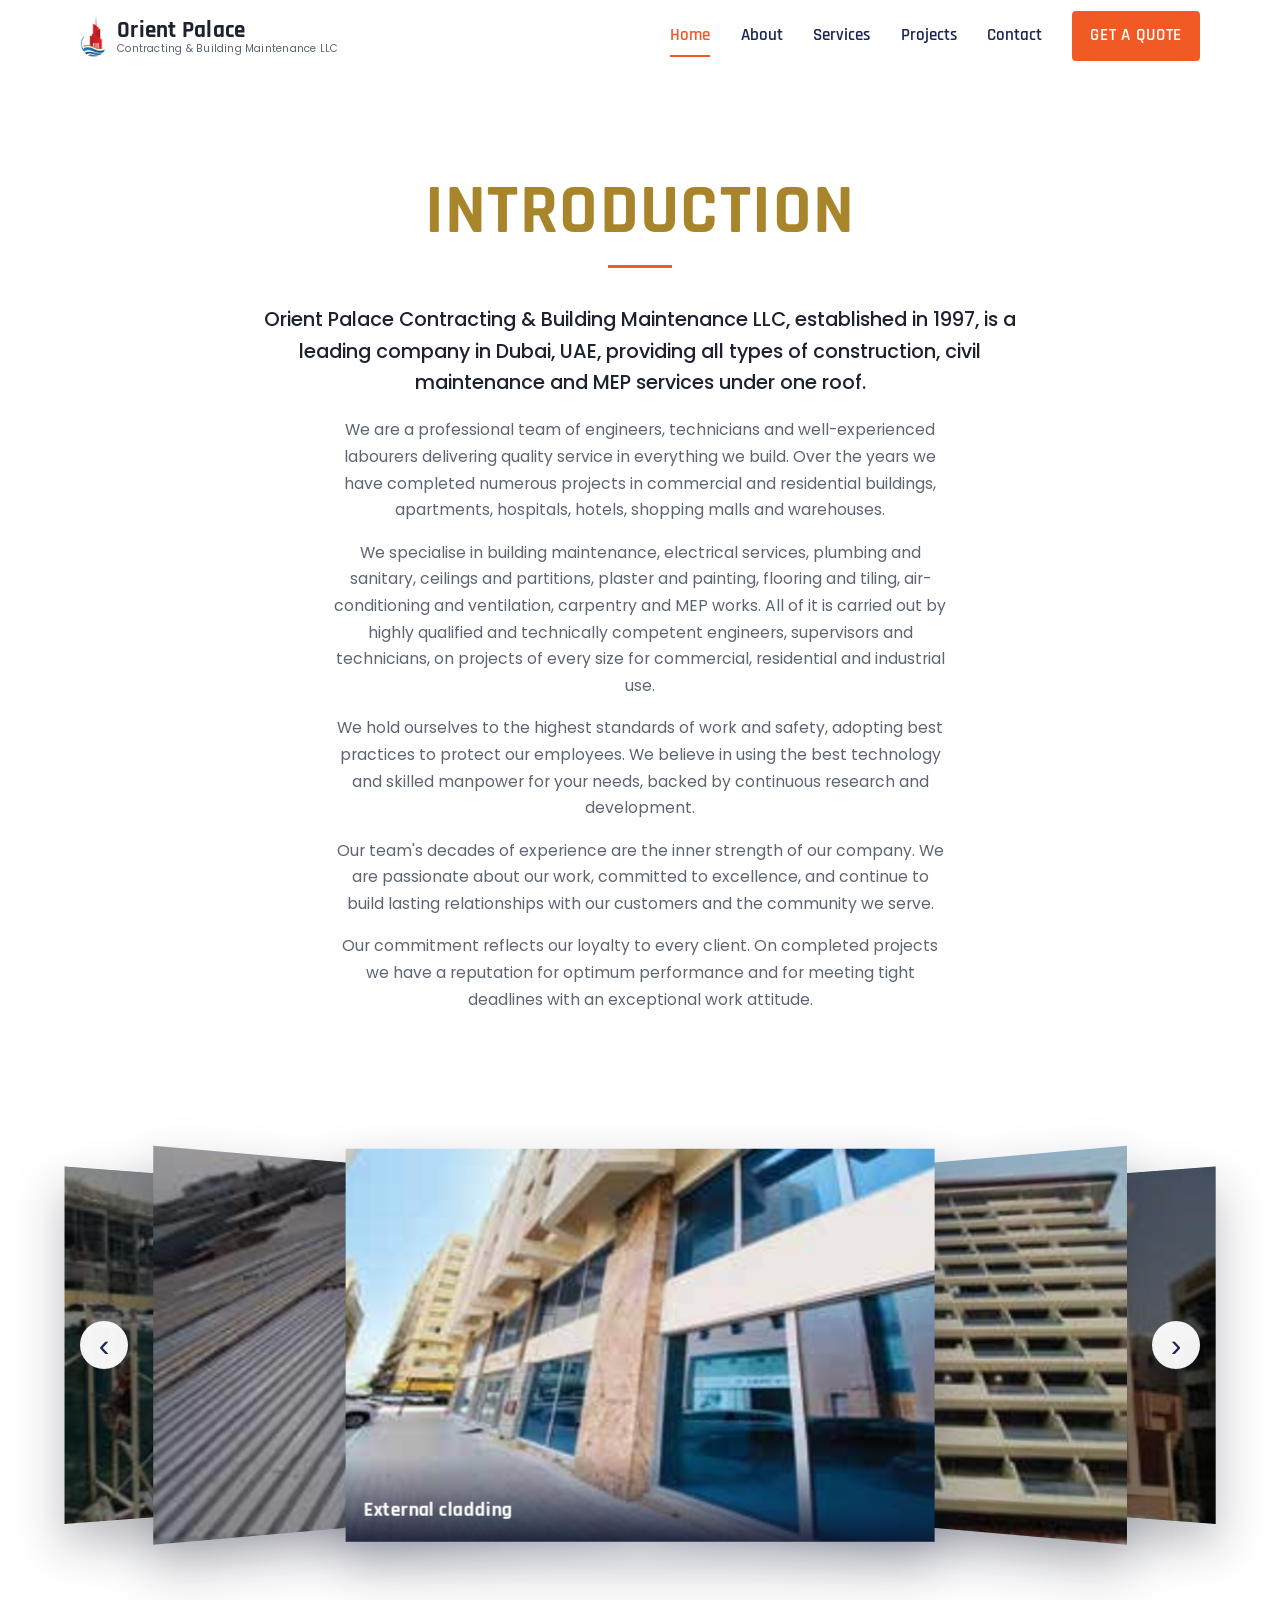
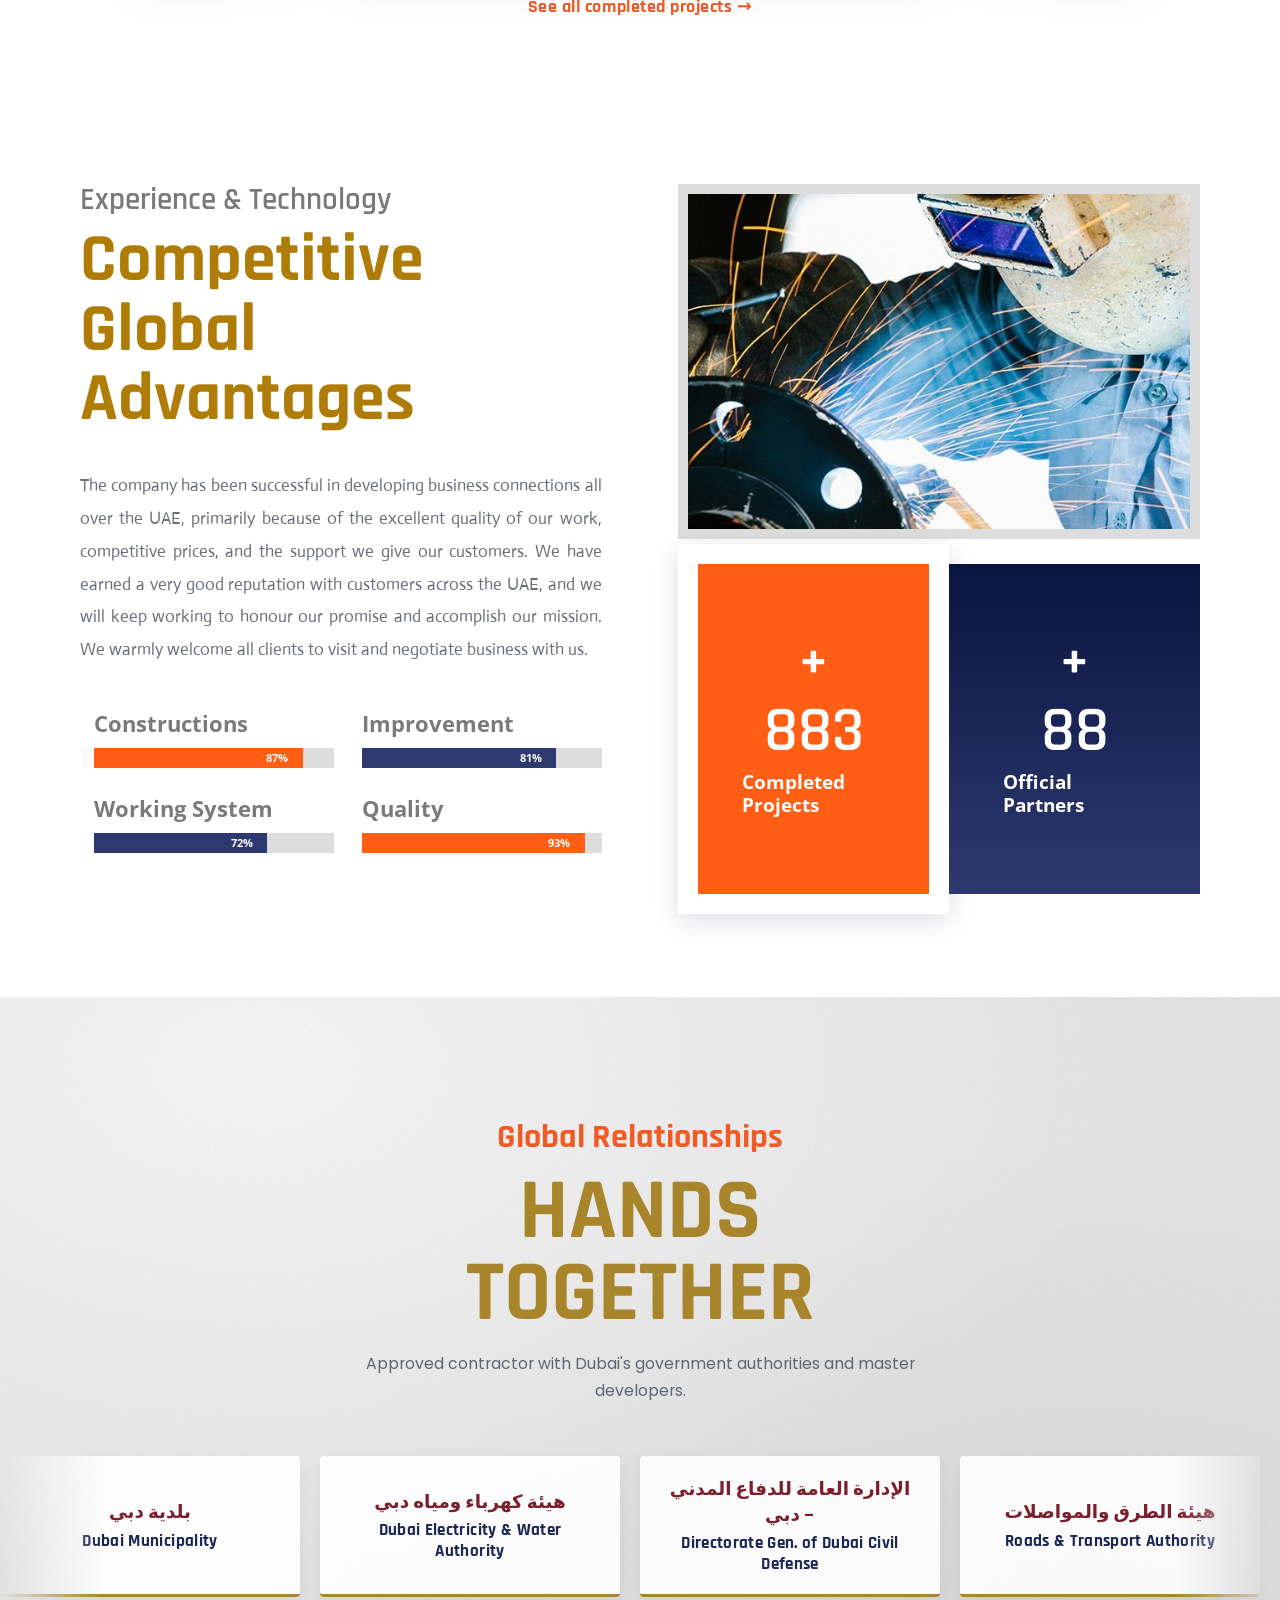
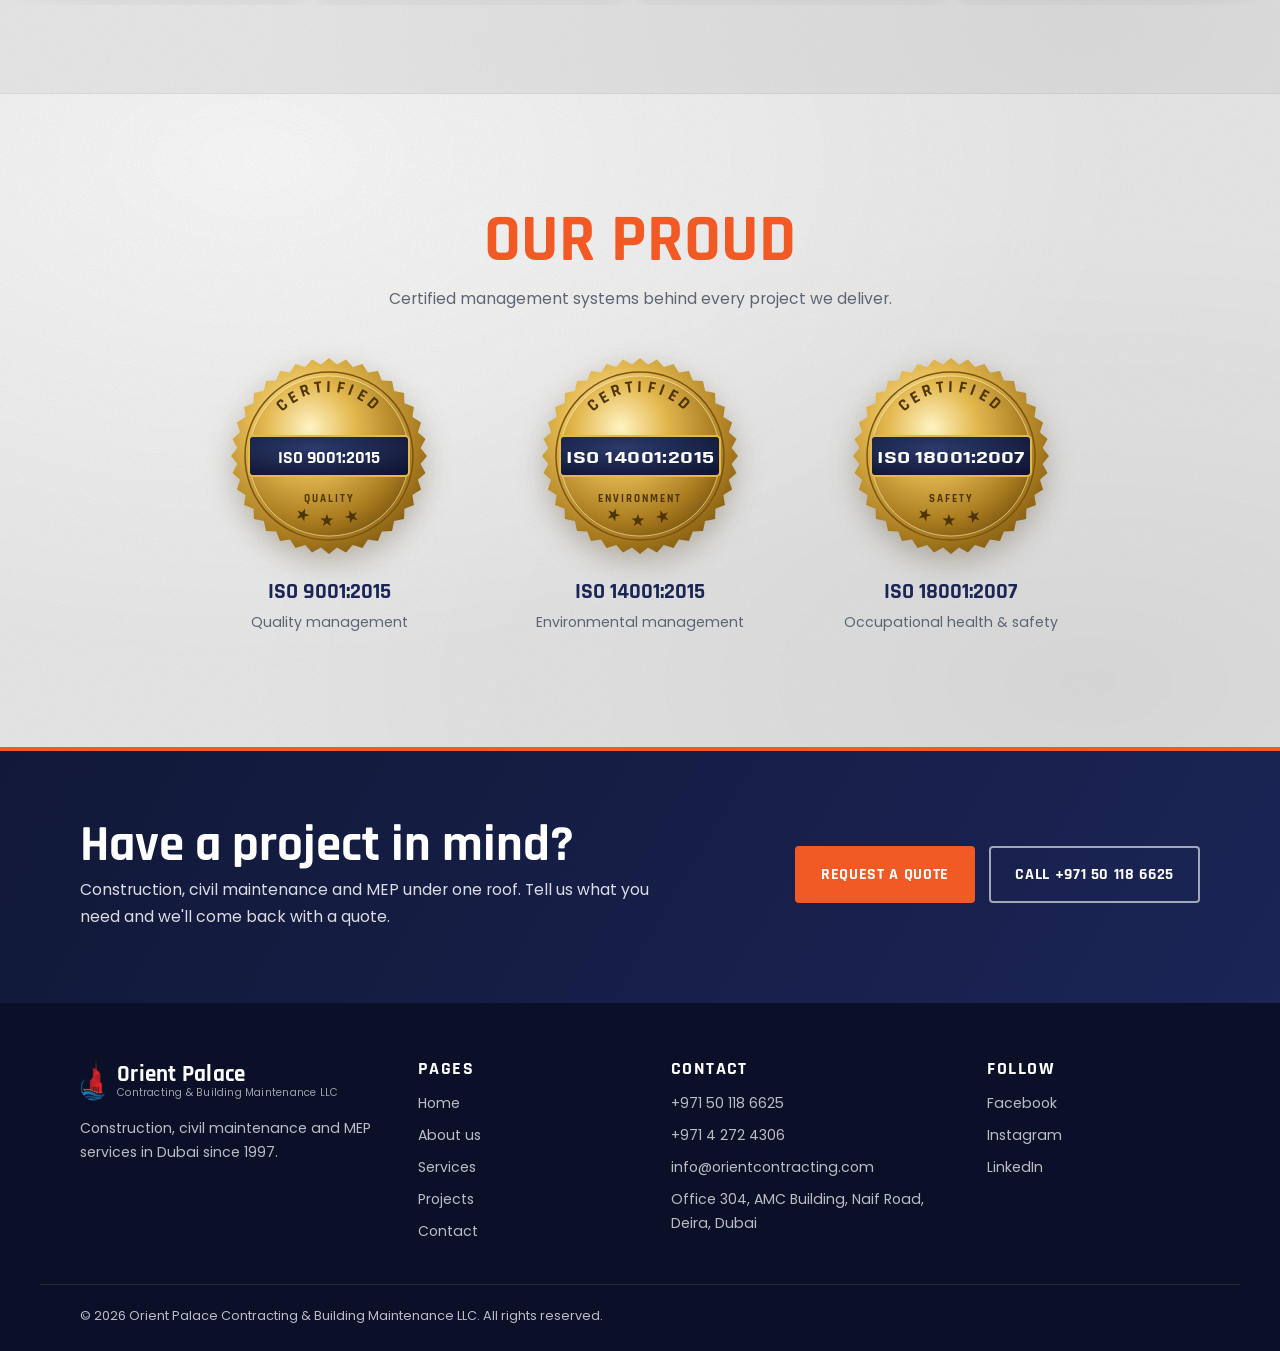
==== public/index.html @ 03876c58 "web fixes" ====
<!DOCTYPE html>
<html lang="en">
<head>
<meta charset="UTF-8">
<meta name="viewport" content="width=device-width, initial-scale=1">
<title>Orient Palace Contracting &amp; Building Maintenance LLC | Dubai since 1997</title>
<meta name="description" content="Approved Dubai contractor since 1997. Construction, civil maintenance and MEP services under one roof.">
<meta name="theme-color" content="#ffffff">
<link rel="canonical" href="https://orientcontracting.com/">
<link rel="icon" type="image/png" href="./assets/img/logo.png">
<link rel="preconnect" href="https://fonts.googleapis.com">
<link rel="preconnect" href="https://fonts.gstatic.com" crossorigin>
<link href="https://fonts.googleapis.com/css2?family=Rajdhani:wght@400;500;600;700&family=Poppins:wght@400;500;600&family=Open+Sans:wght@400;700&family=Actor&display=swap" rel="stylesheet">
<link rel="stylesheet" href="./styles.css">
</head>
<body class="page-index">
<a class="skip" href="#main">Skip to content</a>
<header class="site-header">
  <div class="wrap header-inner">
    <a href="./" class="brand" aria-label="Orient Palace home">
      <img src="./assets/img/logo.png" alt="" width="26" height="44">
      <span class="brand-text"><strong>Orient Palace</strong><small>Contracting &amp; Building Maintenance LLC</small></span>
    </a>
    <nav class="nav" id="siteNav" aria-label="Primary">
      <a href="./" aria-current="page">Home</a>
      <a href="./about">About</a>
      <a href="./services">Services</a>
      <a href="./projects">Projects</a>
      <a href="./contact">Contact</a>
      <a href="./contact#quote" class="btn btn-sm nav-cta">Get a quote</a>
    </nav>
    <button class="menu-toggle" aria-label="Open menu" aria-controls="siteNav" aria-expanded="false"><span></span><span></span><span></span></button>
  </div>
</header>

<main id="main">
  <section class="intro">
    <div class="wrap intro-inner">
      <h1 class="intro-title reveal">Introduction</h1>
      <div class="intro-body reveal">
        <p class="intro-lead">Orient Palace Contracting &amp; Building Maintenance LLC, established in 1997, is a leading company in Dubai, UAE, providing all types of construction, civil maintenance and MEP services under one roof.</p>
        <p>We are a professional team of engineers, technicians and well-experienced labourers delivering quality service in everything we build. Over the years we have completed numerous projects in commercial and residential buildings, apartments, hospitals, hotels, shopping malls and warehouses.</p>
        <p>We specialise in building maintenance, electrical services, plumbing and sanitary, ceilings and partitions, plaster and painting, flooring and tiling, air-conditioning and ventilation, carpentry and MEP works. All of it is carried out by highly qualified and technically competent engineers, supervisors and technicians, on projects of every size for commercial, residential and industrial use.</p>
        <p>We hold ourselves to the highest standards of work and safety, adopting best practices to protect our employees. We believe in using the best technology and skilled manpower for your needs, backed by continuous research and development.</p>
        <p>Our team's decades of experience are the inner strength of our company. We are passionate about our work, committed to excellence, and continue to build lasting relationships with our customers and the community we serve.</p>
        <p>Our commitment reflects our loyalty to every client. On completed projects we have a reputation for optimum performance and for meeting tight deadlines with an exceptional work attitude.</p>
      </div>
    </div>
  </section>

  <section class="showcase" aria-label="Project gallery">
    <div class="coverflow" data-coverflow tabindex="0" aria-roledescription="carousel">
      <ul class="cf-track">
        <li class="cf-slide"><img src="./assets/img/prj-cladding.jpg" alt="External cladding on a G+M+16 tower"><span>External cladding</span></li>
        <li class="cf-slide"><img src="./assets/img/prj-restoration.jpg" alt="Concrete restoration and painting of a tower"><span>Concrete restoration &amp; painting</span></li>
        <li class="cf-slide"><img src="./assets/img/prj-karam.jpg" alt="Refurbishment of Karam Fish Market"><span>Karam Fish Market refurbishment</span></li>
        <li class="cf-slide"><img src="./assets/img/prj-retaining.jpg" alt="Construction of a retaining wall"><span>Retaining wall construction</span></li>
        <li class="cf-slide"><img src="./assets/img/prj-epoxy.jpg" alt="Floor epoxy and road marking"><span>Floor epoxy &amp; road marking</span></li>
        <li class="cf-slide"><img src="./assets/img/prj-apartments.jpg" alt="Refurbishment of 48 apartments"><span>48 apartments refurbished</span></li>
        <li class="cf-slide"><img src="./assets/img/prj-meridien.jpg" alt="Block wall at Le Méridien Hotel, Garhoud"><span>Le Méridien block wall</span></li>
        <li class="cf-slide"><img src="./assets/img/prj-roofing.jpg" alt="Replacement of damaged warehouse roofing panels"><span>Warehouse roofing</span></li>
      </ul>
      <button class="cf-btn cf-prev" type="button" aria-label="Previous photo">&#8249;</button>
      <button class="cf-btn cf-next" type="button" aria-label="Next photo">&#8250;</button>
    </div>
    <p class="cf-more"><a href="./projects">See all completed projects &rarr;</a></p>
  </section>

  <section class="advantages">
    <div class="wrap adv-grid">
      <div class="adv-text">
        <p class="adv-kicker">Experience &amp; Technology</p>
        <h2 class="adv-title">Competitive Global Advantages</h2>
        <p class="adv-body">The company has been successful in developing business connections all over the UAE, primarily because of the excellent quality of our work, competitive prices, and the support we give our customers. We have earned a very good reputation with customers across the UAE, and we will keep working to honour our promise and accomplish our mission. We warmly welcome all clients to visit and negotiate business with us.</p>
        <ul class="bars">
          <li class="bar bar-orange">
            <span class="bar-label">Constructions</span>
            <span class="bar-track" role="progressbar" aria-label="Constructions" aria-valuenow="87" aria-valuemin="0" aria-valuemax="100"><span class="bar-fill" data-v="87"><b>87%</b></span></span>
          </li>
          <li class="bar bar-navy">
            <span class="bar-label">Improvement</span>
            <span class="bar-track" role="progressbar" aria-label="Improvement" aria-valuenow="81" aria-valuemin="0" aria-valuemax="100"><span class="bar-fill" data-v="81"><b>81%</b></span></span>
          </li>
          <li class="bar bar-navy">
            <span class="bar-label">Working System</span>
            <span class="bar-track" role="progressbar" aria-label="Working System" aria-valuenow="72" aria-valuemin="0" aria-valuemax="100"><span class="bar-fill" data-v="72"><b>72%</b></span></span>
          </li>
          <li class="bar bar-orange">
            <span class="bar-label">Quality</span>
            <span class="bar-track" role="progressbar" aria-label="Quality" aria-valuenow="93" aria-valuemin="0" aria-valuemax="100"><span class="bar-fill" data-v="93"><b>93%</b></span></span>
          </li>
        </ul>
      </div>
      <div class="adv-media">
        <figure class="adv-photo reveal"><img src="./assets/img/adv-welding.jpg" alt="Welder cutting steel with sparks flying" width="600" height="400"></figure>
        <div class="adv-stats">
          <div class="stat stat-orange reveal"><span class="stat-plus" aria-hidden="true">+</span><p class="stat-num"><span data-count="1000">1,000</span></p><p class="stat-label">Completed Projects</p></div>
          <div class="stat stat-navy reveal"><span class="stat-plus" aria-hidden="true">+</span><p class="stat-num"><span data-count="100">100</span></p><p class="stat-label">Official Partners</p></div>
        </div>
      </div>
    </div>
  </section>

  <section class="relations concrete">
    <div class="wrap">
      <p class="rel-kicker reveal">Global Relationships</p>
      <h2 class="big-title reveal">Hands Together</h2>
      <p class="rel-sub reveal">Approved contractor with Dubai's government authorities and master developers.</p>
    </div>
    <div class="marquee" aria-label="Approving authorities">
      <ul class="marquee-track">
          <li class="auth"><span class="auth-ar" lang="ar" dir="rtl">بلدية دبي</span><span class="auth-en">Dubai Municipality</span></li>
          <li class="auth"><span class="auth-ar" lang="ar" dir="rtl">هيئة كهرباء ومياه دبي</span><span class="auth-en">Dubai Electricity &amp; Water Authority</span></li>
          <li class="auth"><span class="auth-ar" lang="ar" dir="rtl">الإدارة العامة للدفاع المدني - دبي</span><span class="auth-en">Directorate Gen. of Dubai Civil Defense</span></li>
          <li class="auth"><span class="auth-ar" lang="ar" dir="rtl">هيئة الطرق والمواصلات</span><span class="auth-en">Roads &amp; Transport Authority</span></li>
          <li class="auth"><span class="auth-ar" lang="ar" dir="rtl">تراخيص</span><span class="auth-en">Trakhees</span></li>
          <li class="auth"><span class="auth-ar" lang="ar" dir="rtl">نخيل</span><span class="auth-en">Nakheel</span></li>
      </ul>
    </div>
  </section>

  <section class="proud concrete">
    <div class="wrap">
      <h2 class="proud-title reveal">Our Proud</h2>
      <p class="rel-sub reveal">Certified management systems behind every project we deliver.</p>
      <ul class="cert-row">
      <li class="cert reveal">
        <svg class="seal" viewBox="0 0 200 200" role="img" aria-label="ISO 9001:2015 QUALITY certified">
          <defs>
            <radialGradient id="g0a" cx="38%" cy="32%" r="80%"><stop offset="0" stop-color="#fff3c4"/><stop offset=".35" stop-color="#e3b84f"/><stop offset=".75" stop-color="#a87a1f"/><stop offset="1" stop-color="#6e4c0c"/></radialGradient>
            <radialGradient id="g0b" cx="40%" cy="30%" r="85%"><stop offset="0" stop-color="#2c3a6b"/><stop offset="1" stop-color="#0e1430"/></radialGradient>
            <path id="g0t" d="M 36 100 A 64 64 0 0 1 164 100"/>
            <path id="g0u" d="M 30 100 A 70 70 0 0 0 170 100"/>
          </defs>
          <polygon points="198.0,100.0 191.6,108.0 196.5,117.0 188.9,123.8 192.1,133.5 183.4,138.9 184.9,149.0 175.4,152.8 175.1,163.0 165.1,165.1 163.0,175.1 152.8,175.4 149.0,184.9 138.9,183.4 133.5,192.1 123.8,188.9 117.0,196.5 108.0,191.6 100.0,198.0 92.0,191.6 83.0,196.5 76.2,188.9 66.5,192.1 61.1,183.4 51.0,184.9 47.2,175.4 37.0,175.1 34.9,165.1 24.9,163.0 24.6,152.8 15.1,149.0 16.6,138.9 7.9,133.5 11.1,123.8 3.5,117.0 8.4,108.0 2.0,100.0 8.4,92.0 3.5,83.0 11.1,76.2 7.9,66.5 16.6,61.1 15.1,51.0 24.6,47.2 24.9,37.0 34.9,34.9 37.0,24.9 47.2,24.6 51.0,15.1 61.1,16.6 66.5,7.9 76.2,11.1 83.0,3.5 92.0,8.4 100.0,2.0 108.0,8.4 117.0,3.5 123.8,11.1 133.5,7.9 138.9,16.6 149.0,15.1 152.8,24.6 163.0,24.9 165.1,34.9 175.1,37.0 175.4,47.2 184.9,51.0 183.4,61.1 192.1,66.5 188.9,76.2 196.5,83.0 191.6,92.0" fill="url(#g0a)"/>
          <circle cx="100" cy="100" r="84" fill="none" stroke="#7a5512" stroke-width="1.5"/>
          <circle cx="100" cy="100" r="80" fill="url(#g0a)" stroke="#fff1bf" stroke-opacity=".6"/>
          <text class="seal-ring" fill="#4d3507"><textPath href="#g0t" startOffset="50%" text-anchor="middle">CERTIFIED</textPath></text>
          <text class="seal-ring" fill="#4d3507"><textPath href="#g0u" startOffset="50%" text-anchor="middle" side="left">★ ★ ★</textPath></text>
          <rect x="20" y="80" width="160" height="40" rx="4" fill="url(#g0b)" stroke="#e3b84f" stroke-width="2"/>
          <text x="100" y="107" text-anchor="middle" class="seal-main" fill="#fff">ISO 9001:2015</text>
          <text x="100" y="146" text-anchor="middle" class="seal-sub" fill="#4d3507">QUALITY</text>
        </svg>
        <strong>ISO 9001:2015</strong><span>Quality management</span>
      </li>
      <li class="cert reveal">
        <svg class="seal" viewBox="0 0 200 200" role="img" aria-label="ISO 14001:2015 ENVIRONMENT certified">
          <defs>
            <radialGradient id="g1a" cx="38%" cy="32%" r="80%"><stop offset="0" stop-color="#fff3c4"/><stop offset=".35" stop-color="#e3b84f"/><stop offset=".75" stop-color="#a87a1f"/><stop offset="1" stop-color="#6e4c0c"/></radialGradient>
            <radialGradient id="g1b" cx="40%" cy="30%" r="85%"><stop offset="0" stop-color="#2c3a6b"/><stop offset="1" stop-color="#0e1430"/></radialGradient>
            <path id="g1t" d="M 36 100 A 64 64 0 0 1 164 100"/>
            <path id="g1u" d="M 30 100 A 70 70 0 0 0 170 100"/>
          </defs>
          <polygon points="198.0,100.0 191.6,108.0 196.5,117.0 188.9,123.8 192.1,133.5 183.4,138.9 184.9,149.0 175.4,152.8 175.1,163.0 165.1,165.1 163.0,175.1 152.8,175.4 149.0,184.9 138.9,183.4 133.5,192.1 123.8,188.9 117.0,196.5 108.0,191.6 100.0,198.0 92.0,191.6 83.0,196.5 76.2,188.9 66.5,192.1 61.1,183.4 51.0,184.9 47.2,175.4 37.0,175.1 34.9,165.1 24.9,163.0 24.6,152.8 15.1,149.0 16.6,138.9 7.9,133.5 11.1,123.8 3.5,117.0 8.4,108.0 2.0,100.0 8.4,92.0 3.5,83.0 11.1,76.2 7.9,66.5 16.6,61.1 15.1,51.0 24.6,47.2 24.9,37.0 34.9,34.9 37.0,24.9 47.2,24.6 51.0,15.1 61.1,16.6 66.5,7.9 76.2,11.1 83.0,3.5 92.0,8.4 100.0,2.0 108.0,8.4 117.0,3.5 123.8,11.1 133.5,7.9 138.9,16.6 149.0,15.1 152.8,24.6 163.0,24.9 165.1,34.9 175.1,37.0 175.4,47.2 184.9,51.0 183.4,61.1 192.1,66.5 188.9,76.2 196.5,83.0 191.6,92.0" fill="url(#g1a)"/>
          <circle cx="100" cy="100" r="84" fill="none" stroke="#7a5512" stroke-width="1.5"/>
          <circle cx="100" cy="100" r="80" fill="url(#g1a)" stroke="#fff1bf" stroke-opacity=".6"/>
          <text class="seal-ring" fill="#4d3507"><textPath href="#g1t" startOffset="50%" text-anchor="middle">CERTIFIED</textPath></text>
          <text class="seal-ring" fill="#4d3507"><textPath href="#g1u" startOffset="50%" text-anchor="middle" side="left">★ ★ ★</textPath></text>
          <rect x="20" y="80" width="160" height="40" rx="4" fill="url(#g1b)" stroke="#e3b84f" stroke-width="2"/>
          <text x="100" y="107" text-anchor="middle" class="seal-main" fill="#fff" textLength="148" lengthAdjust="spacingAndGlyphs">ISO 14001:2015</text>
          <text x="100" y="146" text-anchor="middle" class="seal-sub" fill="#4d3507">ENVIRONMENT</text>
        </svg>
        <strong>ISO 14001:2015</strong><span>Environmental management</span>
      </li>
      <li class="cert reveal">
        <svg class="seal" viewBox="0 0 200 200" role="img" aria-label="ISO 18001:2007 SAFETY certified">
          <defs>
            <radialGradient id="g2a" cx="38%" cy="32%" r="80%"><stop offset="0" stop-color="#fff3c4"/><stop offset=".35" stop-color="#e3b84f"/><stop offset=".75" stop-color="#a87a1f"/><stop offset="1" stop-color="#6e4c0c"/></radialGradient>
            <radialGradient id="g2b" cx="40%" cy="30%" r="85%"><stop offset="0" stop-color="#2c3a6b"/><stop offset="1" stop-color="#0e1430"/></radialGradient>
            <path id="g2t" d="M 36 100 A 64 64 0 0 1 164 100"/>
            <path id="g2u" d="M 30 100 A 70 70 0 0 0 170 100"/>
          </defs>
          <polygon points="198.0,100.0 191.6,108.0 196.5,117.0 188.9,123.8 192.1,133.5 183.4,138.9 184.9,149.0 175.4,152.8 175.1,163.0 165.1,165.1 163.0,175.1 152.8,175.4 149.0,184.9 138.9,183.4 133.5,192.1 123.8,188.9 117.0,196.5 108.0,191.6 100.0,198.0 92.0,191.6 83.0,196.5 76.2,188.9 66.5,192.1 61.1,183.4 51.0,184.9 47.2,175.4 37.0,175.1 34.9,165.1 24.9,163.0 24.6,152.8 15.1,149.0 16.6,138.9 7.9,133.5 11.1,123.8 3.5,117.0 8.4,108.0 2.0,100.0 8.4,92.0 3.5,83.0 11.1,76.2 7.9,66.5 16.6,61.1 15.1,51.0 24.6,47.2 24.9,37.0 34.9,34.9 37.0,24.9 47.2,24.6 51.0,15.1 61.1,16.6 66.5,7.9 76.2,11.1 83.0,3.5 92.0,8.4 100.0,2.0 108.0,8.4 117.0,3.5 123.8,11.1 133.5,7.9 138.9,16.6 149.0,15.1 152.8,24.6 163.0,24.9 165.1,34.9 175.1,37.0 175.4,47.2 184.9,51.0 183.4,61.1 192.1,66.5 188.9,76.2 196.5,83.0 191.6,92.0" fill="url(#g2a)"/>
          <circle cx="100" cy="100" r="84" fill="none" stroke="#7a5512" stroke-width="1.5"/>
          <circle cx="100" cy="100" r="80" fill="url(#g2a)" stroke="#fff1bf" stroke-opacity=".6"/>
          <text class="seal-ring" fill="#4d3507"><textPath href="#g2t" startOffset="50%" text-anchor="middle">CERTIFIED</textPath></text>
          <text class="seal-ring" fill="#4d3507"><textPath href="#g2u" startOffset="50%" text-anchor="middle" side="left">★ ★ ★</textPath></text>
          <rect x="20" y="80" width="160" height="40" rx="4" fill="url(#g2b)" stroke="#e3b84f" stroke-width="2"/>
          <text x="100" y="107" text-anchor="middle" class="seal-main" fill="#fff" textLength="148" lengthAdjust="spacingAndGlyphs">ISO 18001:2007</text>
          <text x="100" y="146" text-anchor="middle" class="seal-sub" fill="#4d3507">SAFETY</text>
        </svg>
        <strong>ISO 18001:2007</strong><span>Occupational health &amp; safety</span>
      </li>
      </ul>
    </div>
  </section>
</main>
  <section class="cta-band">
    <div class="wrap cta-inner">
      <div>
        <h2>Have a project in mind?</h2>
        <p>Construction, civil maintenance and MEP under one roof. Tell us what you need and we'll come back with a quote.</p>
      </div>
      <div class="cta-actions">
        <a href="./contact#quote" class="btn">Request a quote</a>
        <a href="tel:+971501186625" class="btn btn-ghost">Call +971 50 118 6625</a>
      </div>
    </div>
  </section>
<footer class="site-footer">
  <div class="wrap footer-grid">
    <div class="footer-brand">
      <a href="./" class="brand">
        <img src="./assets/img/logo.png" alt="" width="26" height="44">
        <span class="brand-text"><strong>Orient Palace</strong><small>Contracting &amp; Building Maintenance LLC</small></span>
      </a>
      <p>Construction, civil maintenance and MEP services in Dubai since 1997.</p>
    </div>
    <div>
      <h3>Pages</h3>
      <ul>
        <li><a href="./">Home</a></li>
        <li><a href="./about">About us</a></li>
        <li><a href="./services">Services</a></li>
        <li><a href="./projects">Projects</a></li>
        <li><a href="./contact">Contact</a></li>
      </ul>
    </div>
    <div>
      <h3>Contact</h3>
      <ul>
        <li><a href="tel:+971501186625">+971 50 118 6625</a></li>
        <li><a href="tel:+97142724306">+971 4 272 4306</a></li>
        <li><a href="mailto:info@orientcontracting.com">info@orientcontracting.com</a></li>
        <li>Office 304, AMC Building, Naif Road, Deira, Dubai</li>
      </ul>
    </div>
    <div>
      <h3>Follow</h3>
      <ul>
        <li><a href="https://www.facebook.com/orientcontracting" target="_blank" rel="noopener noreferrer">Facebook</a></li>
        <li><a href="https://www.instagram.com/orient_1997" target="_blank" rel="noopener noreferrer">Instagram</a></li>
        <li><a href="https://www.linkedin.com/company/orientcontracting" target="_blank" rel="noopener noreferrer">LinkedIn</a></li>
      </ul>
    </div>
  </div>
  <div class="wrap footer-bottom">
    <p>&copy; <span data-year></span> Orient Palace Contracting &amp; Building Maintenance LLC. All rights reserved.</p>
  </div>
</footer>
<script src="./script.js"></script>
</body>
</html>
---- public/styles.css ----
:root {
  --navy: #1b2556;
  --navy-deep: #111838;
  --orange: #f15a24;
  --orange-dark: #d9481a;
  --gold: #a8852b;
  --gold-light: #d9b56a;
  --ink: #1d2230;
  --muted: #5d6573;
  --line: #e4e2dc;
  --bg: #ffffff;
  --soft: #f6f5f2;
  --display: 'Rajdhani', 'Arial Narrow', system-ui, sans-serif;
  --body: 'Poppins', system-ui, sans-serif;
  --radius: 4px;
  --wrap: 1200px;
  --pad: clamp(1.25rem, 4vw, 2.5rem);
  --sec: clamp(4rem, 9vw, 7rem);
  --header-h: 72px;
}

*, *::before, *::after { box-sizing: border-box; }
html { scroll-behavior: smooth; scroll-padding-top: calc(var(--header-h) + 16px); }
body { margin: 0; font-family: var(--body); color: var(--ink); background: var(--bg); font-size: .98rem; line-height: 1.7; -webkit-font-smoothing: antialiased; }
img { display: block; max-width: 100%; }
a { color: inherit; }
h1, h2, h3 { font-family: var(--display); line-height: 1.05; margin: 0 0 .5em; text-wrap: balance; }
h2 { font-size: clamp(2.1rem, 4.4vw, 3.2rem); font-weight: 700; color: var(--navy); }
h3 { font-size: 1.4rem; font-weight: 700; }
p { margin: 0 0 1em; max-width: 68ch; }
.wrap { max-width: var(--wrap); margin: 0 auto; padding: 0 var(--pad); }
.section { padding: var(--sec) 0; }
.section-alt { background: var(--soft); }
.skip { position: absolute; left: -9999px; top: 0; background: var(--navy); color: #fff; padding: .6rem 1rem; z-index: 100; }
.skip:focus { left: 1rem; top: 1rem; }

.eyebrow { font-family: var(--display); font-size: .9rem; font-weight: 700; letter-spacing: .16em; text-transform: uppercase; color: var(--orange); margin-bottom: .9rem; display: flex; align-items: center; gap: .75rem; }
.eyebrow::before { content: ''; width: 28px; height: 3px; background: currentColor; }
.eyebrow.light { color: var(--gold-light); }

.btn { display: inline-flex; align-items: center; justify-content: center; gap: .5rem; background: var(--orange); color: #fff; text-decoration: none; font-family: var(--display); font-weight: 700; font-size: 1.02rem; letter-spacing: .04em; text-transform: uppercase; padding: .8rem 1.5rem; border-radius: var(--radius); border: 2px solid var(--orange); cursor: pointer; transition: background .2s, border-color .2s, color .2s, transform .2s; }
.btn:hover { background: var(--orange-dark); border-color: var(--orange-dark); }
.btn:active { transform: translateY(1px); }
.btn-outline { background: transparent; color: var(--navy); border-color: var(--navy); }
.btn-outline:hover { background: var(--navy); border-color: var(--navy); color: #fff; }
.btn-ghost { background: transparent; border-color: rgba(255,255,255,.6); }
.btn-ghost:hover { background: rgba(255,255,255,.12); border-color: #fff; }
.btn-sm { padding: .5rem 1rem; font-size: .92rem; }
.btn-block { width: 100%; }
:focus-visible { outline: 3px solid var(--gold); outline-offset: 2px; }

/* ---------- Header ---------- */
.site-header { position: sticky; top: 0; z-index: 50; background: rgba(255,255,255,.97); backdrop-filter: blur(8px); border-bottom: 1px solid transparent; transition: box-shadow .3s, border-color .3s; }
.site-header.scrolled { border-color: var(--line); box-shadow: 0 4px 24px rgba(17,24,56,.08); }
.header-inner { display: flex; align-items: center; justify-content: space-between; height: var(--header-h); }
.brand { display: flex; align-items: center; gap: .7rem; text-decoration: none; color: var(--ink); }
.brand img { width: 26px; height: auto; }
.brand-text { display: flex; flex-direction: column; line-height: 1.05; }
.brand-text strong { font-family: var(--display); font-weight: 700; font-size: 1.45rem; letter-spacing: .01em; }
.brand-text small { font-size: .66rem; color: var(--muted); letter-spacing: .02em; }
.nav { display: flex; align-items: center; gap: 1.9rem; }
.nav a { text-decoration: none; font-family: var(--display); font-weight: 600; font-size: 1.08rem; color: var(--navy); position: relative; }
.nav a:not(.btn)::after { content: ''; position: absolute; left: 0; right: 0; bottom: -6px; height: 2px; background: var(--orange); transform: scaleX(0); transition: transform .25s; transform-origin: left; }
.nav a:not(.btn):hover::after, .nav a[aria-current="page"]::after { transform: scaleX(1); }
.nav a[aria-current="page"] { color: var(--orange); }
.nav a.btn { color: #fff; }
.menu-toggle { display: none; background: none; border: 0; width: 44px; height: 44px; cursor: pointer; padding: 11px 10px; margin-right: -10px; }
.menu-toggle span { display: block; height: 2px; background: var(--ink); margin: 0 0 6px; transition: transform .25s, opacity .2s; }
.menu-toggle span:last-child { margin: 0; }
.open .menu-toggle span:nth-child(1) { transform: translateY(8px) rotate(45deg); }
.open .menu-toggle span:nth-child(2) { opacity: 0; }
.open .menu-toggle span:nth-child(3) { transform: translateY(-8px) rotate(-45deg); }

/* ---------- Home: Introduction ---------- */
.intro { padding: clamp(3.5rem, 8vw, 6.5rem) 0 clamp(2.5rem, 5vw, 4rem); text-align: center; }
.intro-inner { max-width: 900px; }
.intro-title { font-size: clamp(2.8rem, 6vw, 4.4rem); font-weight: 700; color: var(--gold); text-transform: uppercase; letter-spacing: .02em; margin: 0 auto .35rem; }
.intro-title::after { content: ''; display: block; width: 64px; height: 3px; background: var(--orange); margin: 1rem auto 0; }
.intro-body { margin-top: 2.25rem; }
.intro-body p { margin-inline: auto; color: var(--muted); }
.intro-body .intro-lead { font-size: clamp(1.08rem, 1.6vw, 1.22rem); color: var(--ink); font-weight: 500; line-height: 1.6; }

/* ---------- Home: 3D project carousel ---------- */
.showcase { padding: clamp(1rem, 3vw, 2rem) 0 clamp(3rem, 6vw, 4.5rem); overflow: hidden; }
.coverflow { position: relative; height: clamp(240px, 42vw, 440px); perspective: 1400px; outline: none; touch-action: pan-y; user-select: none; }
.coverflow:focus-visible { outline: 3px solid var(--gold); outline-offset: 4px; }
.cf-track { list-style: none; margin: 0; padding: 0; position: absolute; inset: 0; transform-style: preserve-3d; }
.cf-slide { position: absolute; left: 50%; top: 50%; width: clamp(220px, 46vw, 620px); aspect-ratio: 3/2; margin: 0; transform-origin: center; transition: transform .6s cubic-bezier(.22,.8,.24,1), opacity .6s ease, filter .6s ease; cursor: pointer; box-shadow: 0 24px 50px rgba(17,24,56,.28); background: var(--navy-deep); }
.cf-slide img { width: 100%; height: 100%; object-fit: cover; pointer-events: none; -webkit-user-drag: none; }
.cf-slide span { position: absolute; left: 0; right: 0; bottom: 0; padding: 2.2rem 1.1rem .85rem; background: linear-gradient(transparent, rgba(11,16,41,.85)); color: #fff; font-family: var(--display); font-weight: 700; font-size: clamp(1rem, 1.6vw, 1.3rem); letter-spacing: .02em; text-align: left; opacity: 0; transition: opacity .4s ease; }
.cf-slide.is-active { cursor: default; }
.cf-slide.is-active span { opacity: 1; }
.cf-btn { position: absolute; top: 50%; z-index: 60; width: 48px; height: 48px; margin-top: -24px; border-radius: 50%; border: 0; background: rgba(255,255,255,.95); color: var(--navy); font-size: 2rem; line-height: 1; cursor: pointer; box-shadow: 0 6px 18px rgba(17,24,56,.2); transition: background .2s, color .2s, transform .15s; }
.cf-btn:hover { background: var(--orange); color: #fff; }
.cf-btn:active { transform: scale(.94); }
.cf-prev { left: max(var(--pad), calc(50% - 560px)); }
.cf-next { right: max(var(--pad), calc(50% - 560px)); }
.cf-more { text-align: center; margin: 1.75rem auto 0; }
.cf-more a { font-family: var(--display); font-weight: 700; font-size: 1.1rem; color: var(--orange); text-decoration: none; letter-spacing: .03em; }
.cf-more a:hover { text-decoration: underline; text-underline-offset: 4px; }

/* ---------- Home: Advantages ---------- */
.advantages { padding: clamp(3rem, 7vw, 6rem) 0 clamp(4rem, 8vw, 7rem); }
/* Colours, fonts and borders taken from the original orientcontracting.com section */
.advantages { --adv-orange: #ff5e14; --adv-navy: #2e396f; --adv-grey: #7a7a7a; --adv-gold: #b07c08; }
.adv-grid { display: grid; grid-template-columns: 1fr 1fr; gap: clamp(2.5rem, 6vw, 6rem); align-items: start; }
.adv-kicker { font-family: var(--display); font-weight: 600; font-size: clamp(1.5rem, 2.4vw, 2.1rem); color: var(--adv-grey); line-height: 1.1; margin: 0 0 .5rem; }
.adv-title { font-size: clamp(3rem, 5.6vw, 4.25rem); font-weight: 700; color: var(--adv-gold); line-height: 1.02; margin: 0 0 2.25rem; max-width: 9ch; }
.adv-body { font-family: 'Actor', var(--body); color: #6b6f7a; font-size: 1.05rem; line-height: 1.95; text-align: justify; hyphens: auto; max-width: none; }

.bars { list-style: none; padding: 0; margin: 2.75rem 0 0; display: grid; grid-template-columns: 1fr 1fr; gap: 1.75rem 1.75rem; padding-left: .9rem; }
.bar-label { display: block; font-family: 'Open Sans', var(--body); font-weight: 700; font-size: clamp(1.15rem, 1.7vw, 1.4rem); color: var(--adv-grey); line-height: 1.2; margin-bottom: .7rem; }
.bar-track { display: block; height: 20px; background: #ddd; position: relative; }
.bar-fill { position: absolute; inset: 0 auto 0 0; width: 0; transition: width 1.6s cubic-bezier(.2,.7,.2,1); display: flex; justify-content: flex-end; align-items: center; }
.bars.in .bar-fill { width: var(--v); }
.bar-fill b { font-family: 'Open Sans', var(--body); font-size: 11px; font-weight: 700; color: #fff; padding-right: .9rem; opacity: 0; transition: opacity .4s 1.2s; }
.bars.in .bar-fill b { opacity: 1; }
.bar-orange .bar-fill { background: var(--adv-orange); }
.bar-navy .bar-fill { background: var(--adv-navy); }

.adv-media { display: grid; gap: 1.6rem; }
.adv-photo { margin: 0; border: 10px solid #ddd; background: #ddd; }
.adv-photo img { width: 100%; height: auto; aspect-ratio: 3/2; object-fit: cover; }
.adv-stats { display: grid; grid-template-columns: 1fr 1fr; gap: 1.25rem; position: relative; }
/* White shadowed card that sits behind the orange counter, as on the original */
.adv-stats::before { content: ''; position: absolute; left: 0; top: -1.25rem; bottom: -1.25rem; width: calc(50% - .625rem + 1.25rem); background: #fff; box-shadow: 0 6px 24px rgba(17,24,56,.14); }
.stat { position: relative; min-height: clamp(260px, 26vw, 330px); color: #fff; display: flex; flex-direction: column; align-items: center; justify-content: center; padding: 1.5rem 1rem; }
.stat-orange { background: var(--adv-orange); margin-left: 1.25rem; }
.stat-navy { background: linear-gradient(#091441, var(--adv-navy)); }
.stat-plus { font-family: var(--display); font-weight: 700; font-size: clamp(2.6rem, 4vw, 3.4rem); line-height: .8; margin-bottom: 1.1rem; }
.stat-num, .stat-label { width: max-content; max-width: 100%; }
.stat-num { font-family: var(--display); font-weight: 600; font-size: clamp(3rem, 5vw, 4.3rem); line-height: .95; margin: 0; font-variant-numeric: tabular-nums; }
.stat-label { font-family: 'Open Sans', var(--body); font-weight: 700; font-size: clamp(1rem, 1.5vw, 1.2rem); line-height: 1.2; margin: .5rem 0 0; min-width: 6.5em; max-width: 7.5em; text-wrap: balance; }

/* ---------- Home: concrete sections ---------- */
.concrete {
  background-color: #e6e6e6;
  background-image: url("data:image/svg+xml,%3Csvg xmlns='http://www.w3.org/2000/svg' width='300' height='300'%3E%3Cfilter id='n'%3E%3CfeTurbulence type='fractalNoise' baseFrequency='.75' numOctaves='3' stitchTiles='stitch'/%3E%3CfeColorMatrix values='0 0 0 0 0.5  0 0 0 0 0.5  0 0 0 0 0.5  0 0 0 .22 0'/%3E%3C/filter%3E%3Crect width='100%25' height='100%25' filter='url(%23n)'/%3E%3C/svg%3E"),
    radial-gradient(ellipse at 20% 10%, rgba(255,255,255,.75), transparent 60%),
    radial-gradient(ellipse at 85% 90%, rgba(0,0,0,.06), transparent 55%);
  text-align: center;
}
.relations { padding: clamp(4rem, 9vw, 7rem) 0 clamp(3.5rem, 7vw, 5.5rem); overflow: hidden; }
.rel-kicker { font-family: var(--display); font-weight: 700; color: var(--orange); font-size: clamp(1.5rem, 2.8vw, 2.1rem); margin: 0 auto .3rem; }
.big-title { font-size: clamp(3rem, 7vw, 5.4rem); color: var(--gold); text-transform: uppercase; line-height: .95; margin: 0 auto 1rem; max-width: 8ch; }
.rel-sub { color: var(--muted); margin: 0 auto 2.75rem; }

.marquee { position: relative; -webkit-mask-image: linear-gradient(90deg, transparent, #000 8%, #000 92%, transparent); mask-image: linear-gradient(90deg, transparent, #000 8%, #000 92%, transparent); }
.marquee-track { list-style: none; margin: 0; padding: .5rem 0; display: flex; gap: 1.25rem; width: max-content; animation: marquee 38s linear infinite; }
.marquee:hover .marquee-track { animation-play-state: paused; }
@keyframes marquee { to { transform: translateX(calc(-50% - .625rem)); } }
.auth { flex: 0 0 auto; width: 300px; min-height: 130px; background: rgba(255,255,255,.88); border-radius: var(--radius); box-shadow: 0 6px 20px rgba(0,0,0,.06); display: flex; flex-direction: column; align-items: center; justify-content: center; gap: .35rem; padding: 1.25rem 1.5rem; border-bottom: 3px solid var(--gold); }
.auth-ar { font-size: 1.15rem; font-weight: 600; color: #7a1f2b; line-height: 1.4; }
.auth-en { font-family: var(--display); font-weight: 700; font-size: 1.05rem; color: var(--navy); line-height: 1.2; letter-spacing: .02em; }

.proud { padding: clamp(4rem, 9vw, 7rem) 0; border-top: 1px solid rgba(0,0,0,.05); }
.proud-title { font-size: clamp(2.6rem, 5.6vw, 4.2rem); color: var(--orange); text-transform: uppercase; margin: 0 auto .6rem; }
.cert-row { list-style: none; margin: 0; padding: 0; display: grid; grid-template-columns: repeat(3, 1fr); gap: 2rem; max-width: 900px; margin-inline: auto; }
.cert { display: flex; flex-direction: column; align-items: center; }
.seal { width: min(200px, 100%); height: auto; filter: drop-shadow(0 10px 14px rgba(70,45,0,.28)); transition: transform .5s cubic-bezier(.2,.7,.2,1); }
.cert:hover .seal { transform: rotate(-8deg) scale(1.04); }
.seal-ring { font-family: var(--display); font-weight: 700; font-size: 17px; letter-spacing: 4px; }
.seal-main { font-family: var(--display); font-weight: 700; font-size: 18px; }
.seal-sub { font-family: var(--display); font-weight: 700; font-size: 11px; letter-spacing: 2px; }
.cert strong { font-family: var(--display); font-size: 1.35rem; color: var(--navy); margin-top: 1.1rem; }
.cert span { color: var(--muted); font-size: .88rem; }

/* ---------- Reveal ---------- */
.js .reveal { opacity: 0; transform: translateY(24px); transition: opacity .8s ease, transform .8s cubic-bezier(.2,.7,.2,1); }
.js .reveal.in { opacity: 1; transform: none; }

/* ---------- CTA band ---------- */
.cta-band { background: linear-gradient(120deg, var(--navy-deep), var(--navy)); color: #fff; padding: clamp(3rem, 6vw, 4.5rem) 0; position: relative; }
.cta-band::before { content: ''; position: absolute; inset: 0 0 auto; height: 4px; background: var(--orange); }
.cta-inner { display: flex; align-items: center; justify-content: space-between; gap: 2rem; flex-wrap: wrap; }
.cta-band h2 { color: #fff; margin-bottom: .3rem; }
.cta-band p { opacity: .85; margin: 0; }
.cta-actions { display: flex; gap: .9rem; flex-wrap: wrap; }

/* ---------- 404 ---------- */
.not-found { min-height: 55vh; display: flex; align-items: center; }
.not-found h1 { font-size: clamp(2.4rem, 5vw, 3.6rem); color: var(--navy); }
.not-found p:not(.eyebrow) { color: var(--muted); margin-bottom: 1.75rem; }

/* ---------- Inner page banner ---------- */
.page-banner { position: relative; color: #fff; background: var(--navy-deep); overflow: hidden; }
.page-banner-bg { position: absolute; inset: 0; width: 100%; height: 100%; object-fit: cover; opacity: .32; }
.page-banner::after { content: ''; position: absolute; inset: 0; background: linear-gradient(90deg, rgba(17,24,56,.95), rgba(17,24,56,.55)); }
.page-banner-inner { position: relative; z-index: 1; padding-top: clamp(3.5rem, 8vw, 6rem); padding-bottom: clamp(3.5rem, 8vw, 6rem); }
.page-banner h1 { font-size: clamp(2.6rem, 6vw, 4.6rem); font-weight: 700; max-width: 16ch; margin-bottom: .6rem; }
.page-banner-sub { font-size: 1.05rem; opacity: .85; margin: 0; }

/* ---------- About ---------- */
.about-grid { display: grid; grid-template-columns: 1.15fr .85fr; gap: clamp(2rem, 6vw, 5rem); align-items: center; }
.about-text > p { color: var(--muted); }
.stats { display: grid; grid-template-columns: repeat(4, 1fr); gap: 1rem; margin: 2.5rem 0 0; border-top: 1px solid var(--line); padding-top: 1.75rem; }
.stats dt { font-family: var(--display); font-weight: 700; font-size: clamp(2.2rem, 3.8vw, 3rem); color: var(--gold); line-height: 1; }
.stats dd { margin: .4rem 0 0; font-size: .84rem; color: var(--muted); line-height: 1.4; }
.about-media { margin: 0; }
.about-media img { width: calc(100% - 18px); aspect-ratio: 4/5; object-fit: cover; box-shadow: 18px 18px 0 0 var(--orange); }
.about-media figcaption { margin-top: 2rem; font-size: .82rem; color: var(--muted); }

.mv-grid { display: grid; grid-template-columns: 1.3fr 1fr; gap: 1.25rem; }
.mv-card { padding: clamp(2rem, 4vw, 3rem); }
.mv-card h3 { font-size: clamp(1.7rem, 2.6vw, 2.2rem); }
.mission { background: var(--navy); color: #fff; }
.vision { background: #fff; border: 1px solid var(--line); border-top: 4px solid var(--orange); }
.vision h3 { color: var(--navy); }
.vision p { color: var(--muted); }
.check-list { list-style: none; margin: 1.5rem 0 0; padding: 0; display: grid; gap: .9rem; }
.check-list li { padding-left: 1.75rem; position: relative; opacity: .92; }
.check-list li::before { content: ''; position: absolute; left: 0; top: .55em; width: 10px; height: 10px; background: var(--orange); transform: rotate(45deg); }

.section-head { margin-bottom: 3rem; }
.section-sub { color: var(--muted); }
.value-list { list-style: none; margin: 0; padding: 0; display: grid; grid-template-columns: repeat(3, 1fr); border-top: 1px solid var(--line); }
.value-list li { padding: 2rem 2rem 2rem 0; border-bottom: 1px solid var(--line); }
.value-list li:not(:nth-child(3n+1)) { padding-left: 2rem; border-left: 1px solid var(--line); }
.vn { font-family: var(--display); font-weight: 700; font-size: 2.4rem; color: var(--gold); line-height: 1; }
.value-list h3 { color: var(--navy); margin: .8rem 0 .4rem; }
.value-list p { color: var(--muted); margin: 0; font-size: .92rem; }

.ceo { background: linear-gradient(135deg, var(--navy-deep), var(--navy)); color: #fff; }
.ceo-inner { max-width: 960px; }
.ceo blockquote { margin: 0; }
.ceo blockquote p { font-family: var(--display); font-weight: 500; font-size: clamp(1.5rem, 3vw, 2.3rem); line-height: 1.3; max-width: none; }
.ceo footer { display: flex; flex-direction: column; margin-top: 2rem; padding-left: 1.25rem; border-left: 3px solid var(--orange); }
.ceo footer strong { font-family: var(--display); font-size: 1.2rem; }
.ceo footer span { color: var(--gold-light); font-size: .9rem; }

.certs-grid { display: grid; grid-template-columns: 1.4fr 1fr; gap: 3rem; }
.cert-list, .partner-list { list-style: none; margin: 0; padding: 0; display: flex; flex-wrap: wrap; gap: 1rem; }
.cert-list li { background: #fff; border: 1px solid var(--line); border-top: 3px solid var(--gold); padding: 1rem 1.25rem; display: flex; flex-direction: column; flex: 1 1 160px; }
.cert-list strong { font-family: var(--display); color: var(--navy); font-size: 1.25rem; }
.cert-list span { color: var(--muted); font-size: .84rem; }
.partner-list li { font-family: var(--display); font-weight: 700; font-size: 1.45rem; color: var(--navy); padding: .3rem 1.1rem .3rem 0; }
.partner-list li + li { padding-left: 1.1rem; border-left: 1px solid var(--line); }

/* ---------- Services ---------- */
.service-grid { display: grid; grid-template-columns: repeat(auto-fill, minmax(260px, 1fr)); gap: 1.5rem; }
.svc-card { all: unset; box-sizing: border-box; cursor: pointer; display: flex; flex-direction: column; background: #fff; overflow: hidden; border: 1px solid var(--line); transition: transform .25s, box-shadow .25s, border-color .25s; }
.svc-card:hover { transform: translateY(-4px); box-shadow: 0 16px 34px rgba(17,24,56,.12); border-color: transparent; }
.svc-card:focus-visible { outline: 3px solid var(--gold); outline-offset: 2px; }
.svc-img { display: block; aspect-ratio: 16/10; overflow: hidden; background: var(--line); }
.svc-img img { width: 100%; height: 100%; object-fit: cover; transition: transform .5s; }
.svc-card:hover .svc-img img { transform: scale(1.05); }
.svc-body { display: flex; flex-direction: column; padding: 1.25rem 1.35rem 1.4rem; flex: 1; border-top: 3px solid var(--orange); }
.svc-num { font-family: var(--display); font-weight: 700; font-size: .9rem; color: var(--orange); letter-spacing: .1em; }
.svc-title { font-family: var(--display); font-weight: 700; font-size: 1.45rem; color: var(--navy); margin: .2rem 0 .4rem; line-height: 1.1; }
.svc-short { color: var(--muted); font-size: .88rem; line-height: 1.5; flex: 1; }
.svc-more { margin-top: 1rem; font-family: var(--display); font-weight: 700; font-size: 1rem; color: var(--navy); text-transform: uppercase; letter-spacing: .04em; }
.svc-card:hover .svc-more { color: var(--orange); }
.svc-cta { background: var(--navy); color: #fff; padding: 1.75rem; display: flex; flex-direction: column; justify-content: space-between; gap: 1.5rem; }
.svc-cta h3 { font-size: 1.8rem; margin: 0 0 .5rem; }
.svc-cta p { opacity: .85; font-size: .92rem; margin: 0; }
.svc-cta .btn { align-self: flex-start; }

/* ---------- Projects ---------- */
.filters { display: flex; gap: .5rem; flex-wrap: wrap; margin-bottom: 2.25rem; }
.chip { font: 500 .88rem var(--body); padding: .5rem 1.1rem; border-radius: 999px; border: 1px solid var(--line); background: #fff; color: var(--ink); cursor: pointer; transition: all .2s; }
.chip:hover { border-color: var(--navy); }
.chip.is-active { background: var(--navy); color: #fff; border-color: var(--navy); }
.project-grid { display: grid; grid-template-columns: repeat(auto-fill, minmax(260px, 1fr)); gap: 2rem 1.5rem; }
.prj { margin: 0; }
.prj[hidden] { display: none; }
.prj-btn { all: unset; cursor: zoom-in; display: block; width: 100%; aspect-ratio: 4/3; overflow: hidden; background: var(--line); }
.prj-btn:focus-visible { outline: 3px solid var(--gold); outline-offset: 2px; }
.prj-btn img { width: 100%; height: 100%; object-fit: cover; transition: transform .5s; }
.prj-btn:hover img { transform: scale(1.05); }
.prj figcaption { padding-top: .8rem; display: flex; flex-direction: column; }
.prj figcaption strong { font-family: var(--display); font-weight: 700; color: var(--navy); font-size: 1.2rem; line-height: 1.2; }
.prj figcaption span { color: var(--muted); font-size: .85rem; }

/* ---------- Contact ---------- */
.contact-grid { display: grid; grid-template-columns: 1fr 1.1fr; gap: clamp(2rem, 6vw, 5rem); align-items: start; }
.contact-list { list-style: none; margin: 1.5rem 0 2rem; padding: 0; display: grid; gap: 1.1rem; }
.contact-list li { display: grid; grid-template-columns: 90px 1fr; gap: 1rem; padding-bottom: 1.1rem; border-bottom: 1px solid var(--line); }
.contact-list span { font-family: var(--display); font-size: .95rem; text-transform: uppercase; letter-spacing: .1em; color: var(--orange); font-weight: 700; }
.contact-list a { text-decoration: none; font-weight: 500; word-break: break-word; color: var(--navy); }
.contact-list a:hover { color: var(--orange); }
.contact-list address { font-style: normal; color: var(--muted); }
.socials { list-style: none; margin: 0; padding: 0; display: flex; gap: 1.5rem; flex-wrap: wrap; }
.socials a { font-weight: 500; font-size: .92rem; text-underline-offset: 4px; color: var(--navy); }
.socials a:hover { color: var(--orange); }
.quote-form { background: var(--soft); padding: clamp(1.5rem, 3vw, 2.25rem); display: grid; gap: 1rem; border-top: 5px solid var(--orange); }
.quote-form h3 { color: var(--navy); font-size: 1.8rem; margin-bottom: .1rem; }
.field-row { display: grid; grid-template-columns: 1fr 1fr; gap: 1rem; }
.quote-form label { display: flex; flex-direction: column; gap: .35rem; font-size: .84rem; font-weight: 500; color: var(--muted); }
.quote-form input, .quote-form select, .quote-form textarea { font: .98rem var(--body); color: var(--ink); padding: .7rem .85rem; border: 1px solid var(--line); border-radius: var(--radius); background: #fff; width: 100%; resize: vertical; }
.quote-form input:focus, .quote-form select:focus, .quote-form textarea:focus { outline: none; border-color: var(--navy); box-shadow: 0 0 0 3px rgba(27,37,86,.12); }
.form-msg { margin: 0; font-size: .9rem; min-height: 1.2em; }
.form-msg.ok { color: #1c7a43; } .form-msg.err { color: var(--orange-dark); }
.map iframe { display: block; width: 100%; height: 380px; border: 0; filter: grayscale(.3); }

/* ---------- Footer ---------- */
.site-footer { background: #0b1029; color: rgba(255,255,255,.72); font-size: .88rem; }
.footer-grid { display: grid; grid-template-columns: 1.4fr 1fr 1.3fr 1fr; gap: 2.5rem; padding-top: 3.5rem; padding-bottom: 2.5rem; }
.site-footer .brand { color: #fff; margin-bottom: 1rem; }
.site-footer .brand-text small { color: rgba(255,255,255,.6); }
.site-footer h3 { font-size: 1.15rem; color: #fff; text-transform: uppercase; letter-spacing: .08em; margin-bottom: .9rem; }
.site-footer ul { list-style: none; margin: 0; padding: 0; display: grid; gap: .5rem; }
.site-footer a { text-decoration: none; }
.site-footer a:hover { color: var(--orange); }
.footer-bottom { border-top: 1px solid rgba(255,255,255,.1); padding-top: 1.25rem; padding-bottom: 1.5rem; }
.footer-bottom p { margin: 0; font-size: .8rem; }

/* ---------- Dialogs ---------- */
dialog { border: 0; padding: 0; max-width: min(880px, calc(100vw - 2rem)); width: 100%; box-shadow: 0 30px 80px rgba(0,0,0,.35); }
dialog::backdrop { background: rgba(11,16,41,.75); backdrop-filter: blur(3px); }
dialog[open] { animation: pop .25s ease-out; }
@keyframes pop { from { opacity: 0; transform: translateY(12px) scale(.98); } }
.dialog-close { position: absolute; top: .6rem; right: .6rem; width: 40px; height: 40px; border-radius: 50%; border: 0; background: rgba(255,255,255,.95); font-size: 1.6rem; line-height: 1; cursor: pointer; z-index: 2; color: var(--navy); box-shadow: 0 2px 8px rgba(0,0,0,.15); }
.svc-dialog[open] { display: grid; grid-template-columns: 1fr 1.2fr; }
.svc-dialog > img { width: 100%; height: 100%; object-fit: cover; min-height: 280px; }
.dlg-body { padding: 2rem; max-height: 85vh; overflow: auto; }
.dlg-body h3 { color: var(--navy); font-size: 2rem; }
.dlg-body > p:not(.eyebrow) { color: var(--muted); }
.scope { list-style: none; padding: 0; margin: 1.25rem 0 1.75rem; display: grid; grid-template-columns: 1fr 1fr; gap: .5rem 1rem; }
.scope li { font-size: .88rem; padding-left: 1.1rem; position: relative; }
.scope li::before { content: ''; position: absolute; left: 0; top: .6em; width: 7px; height: 7px; background: var(--orange); transform: rotate(45deg); }
.lightbox { background: transparent; box-shadow: none; max-width: min(720px, calc(100vw - 2rem)); }
.lightbox figure { margin: 0; }
.lightbox img { width: 100%; }
.lightbox figcaption { color: #fff; padding-top: .8rem; text-align: center; }

/* ---------- Responsive ---------- */
@media (max-width: 960px) {
  .adv-grid, .about-grid, .mv-grid, .contact-grid, .certs-grid { grid-template-columns: 1fr; }
  .adv-media { max-width: 560px; }
  .about-media { max-width: 460px; }
  .value-list { grid-template-columns: 1fr 1fr; }
  .value-list li, .value-list li:not(:nth-child(3n+1)) { padding: 1.75rem 1.5rem 1.75rem 0; border-left: 0; }
  .value-list li:nth-child(2n) { padding-left: 1.5rem; border-left: 1px solid var(--line); }
  .stats { grid-template-columns: repeat(2, 1fr); row-gap: 1.75rem; }
  .footer-grid { grid-template-columns: 1fr 1fr; }
}
@media (max-width: 860px) {
  .menu-toggle { display: block; }
  .nav { position: absolute; top: var(--header-h); left: 0; right: 0; background: #fff; flex-direction: column; align-items: stretch; gap: 0; padding: .25rem var(--pad) 1.5rem; border-bottom: 1px solid var(--line); box-shadow: 0 16px 30px rgba(17,24,56,.1); display: none; }
  .open .nav { display: flex; }
  .nav a { padding: .85rem 0; border-bottom: 1px solid var(--line); font-size: 1.2rem; }
  .nav a:not(.btn)::after { display: none; }
  .nav a.btn { margin-top: 1.1rem; border-bottom: 0; padding: .8rem; }
  .svc-dialog[open] { grid-template-columns: 1fr; max-height: 90vh; overflow: auto; }
  .svc-dialog > img { min-height: 0; aspect-ratio: 16/9; height: auto; }
  .dlg-body { max-height: none; overflow: visible; }
  .cert-row { grid-template-columns: 1fr; max-width: 260px; gap: 2.75rem; }
}
@media (max-width: 560px) {
  .brand-text small { display: none; }
  .bars { grid-template-columns: 1fr; padding-left: 0; }
  .adv-stats { gap: .75rem; }
  .adv-stats::before { width: calc(50% - .375rem + .75rem); top: -.75rem; bottom: -.75rem; }
  .stat { min-height: 220px; }
  .stat-orange { margin-left: .75rem; }
  .value-list { grid-template-columns: 1fr; }
  .value-list li, .value-list li:nth-child(2n) { padding: 1.5rem 0; border-left: 0; }
  .field-row, .scope { grid-template-columns: 1fr; }
  .contact-list li { grid-template-columns: 1fr; gap: .1rem; }
  .project-grid { grid-template-columns: 1fr 1fr; gap: 1.25rem .9rem; }
  .prj figcaption strong { font-size: 1rem; }
  .prj figcaption span { font-size: .78rem; }
  .auth { width: 250px; }
  .coverflow { height: 230px; }
  .cf-slide { width: 76vw; }
  .cf-btn { width: 38px; height: 38px; margin-top: -19px; font-size: 1.6rem; }
  .cf-prev { left: 6px; }
  .cf-next { right: 6px; }
  .footer-grid { grid-template-columns: 1fr; gap: 2rem; }
}
@media (prefers-reduced-motion: reduce) {
  *, *::before, *::after { animation: none !important; transition: none !important; }
  html { scroll-behavior: auto; }
  .marquee-track { flex-wrap: wrap; justify-content: center; width: auto; }
  .marquee-track [aria-hidden] { display: none; }
}
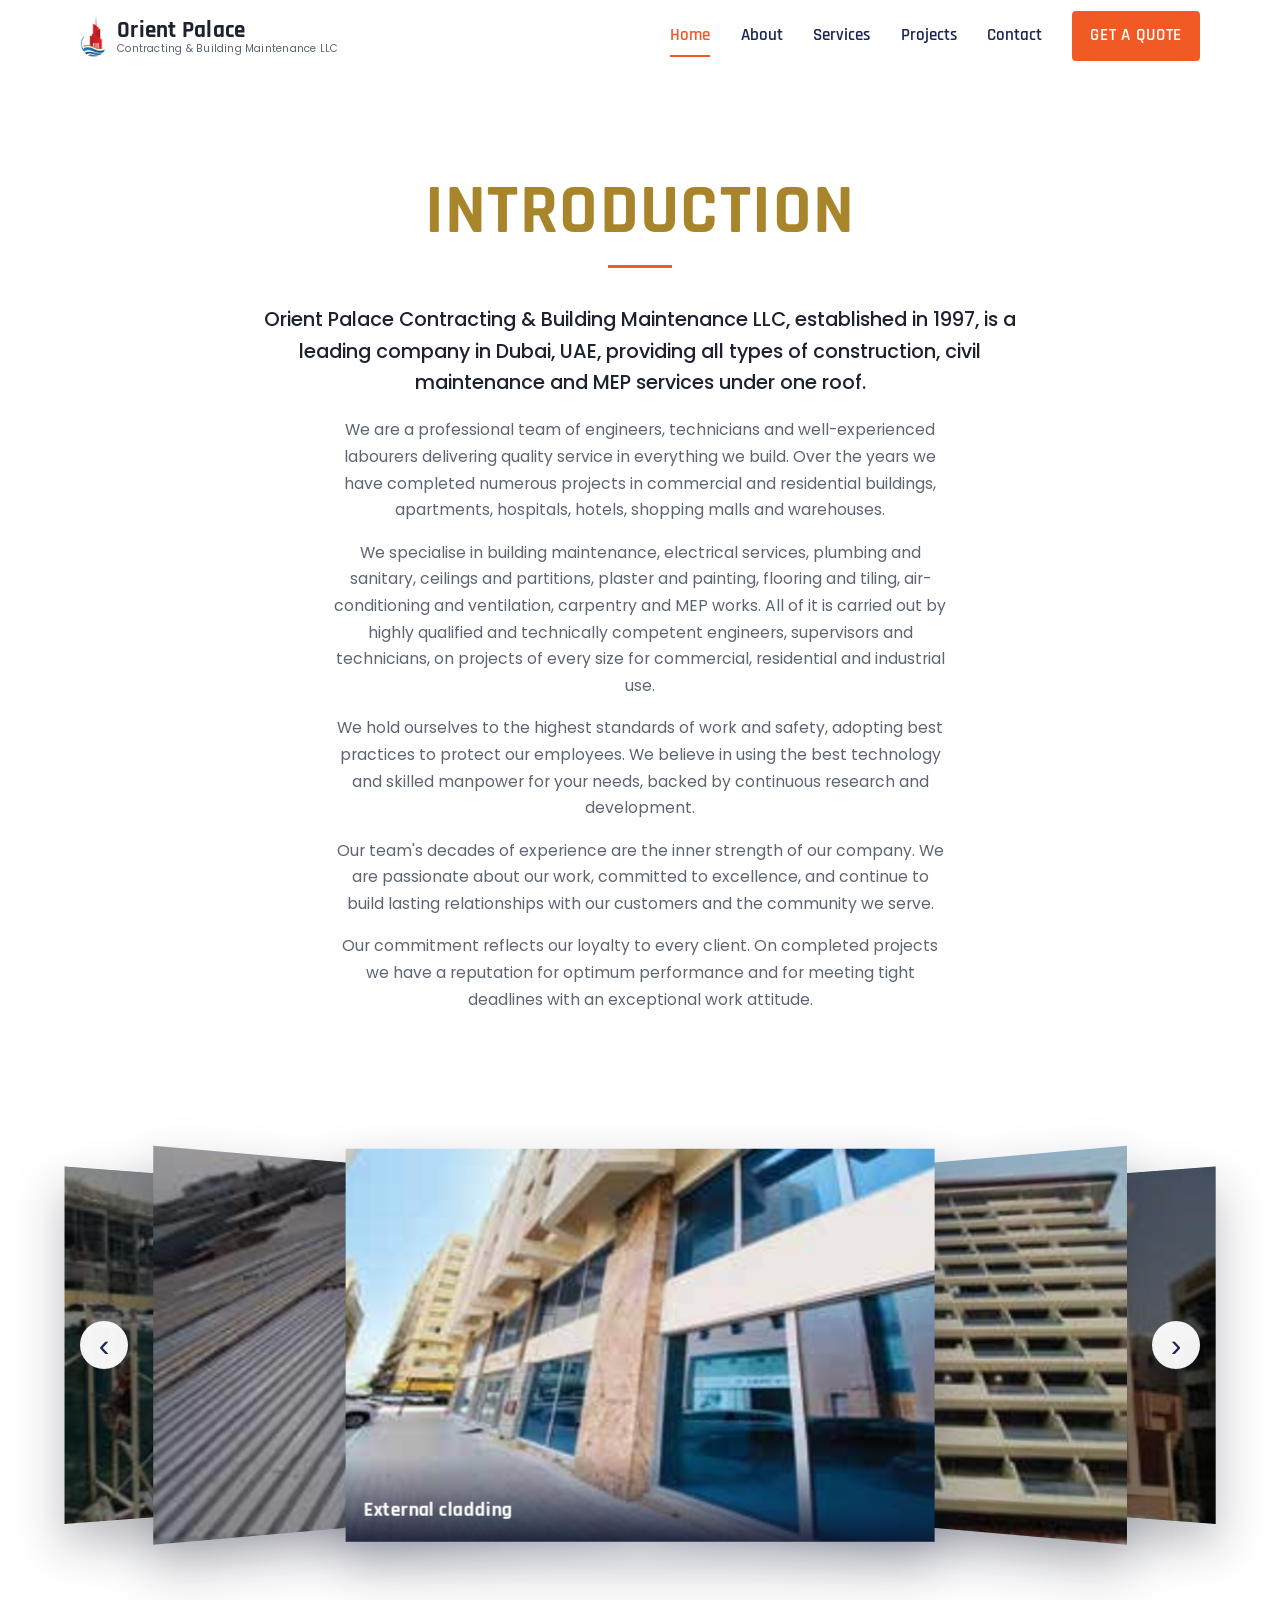
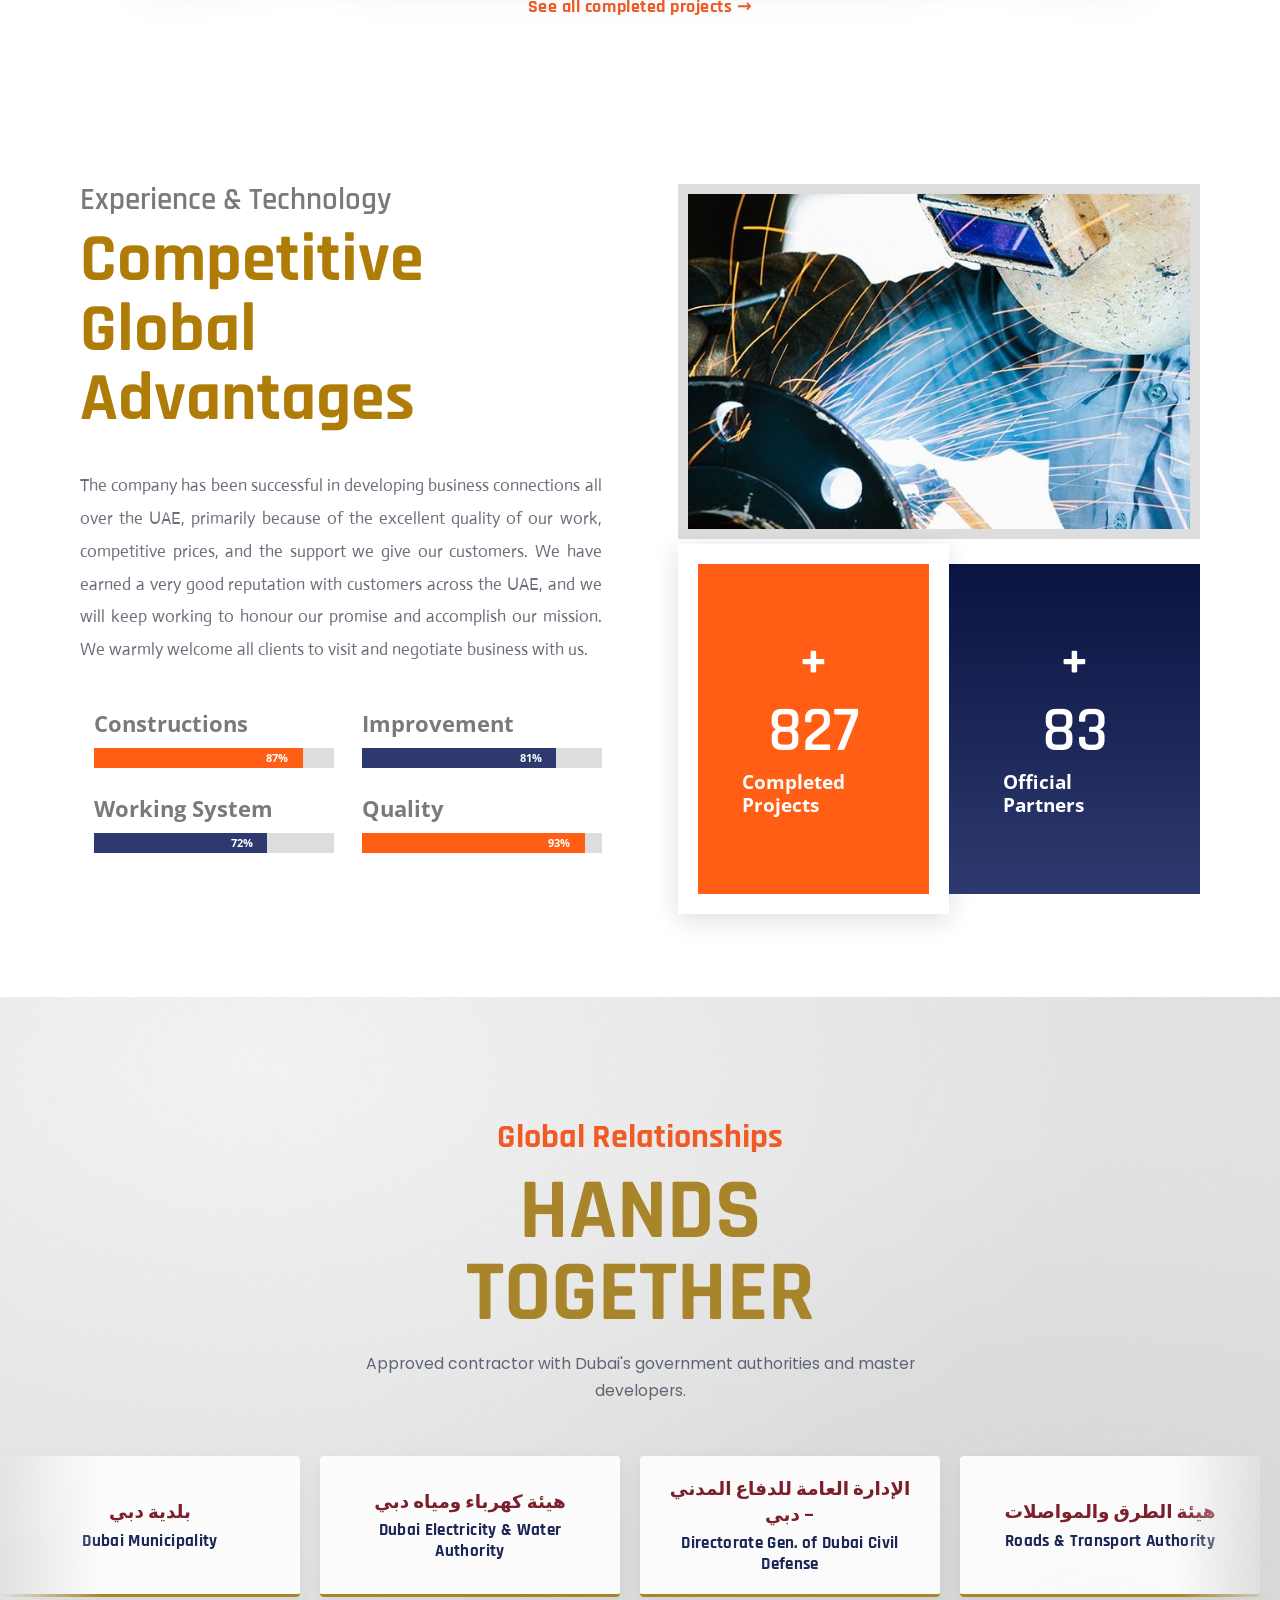
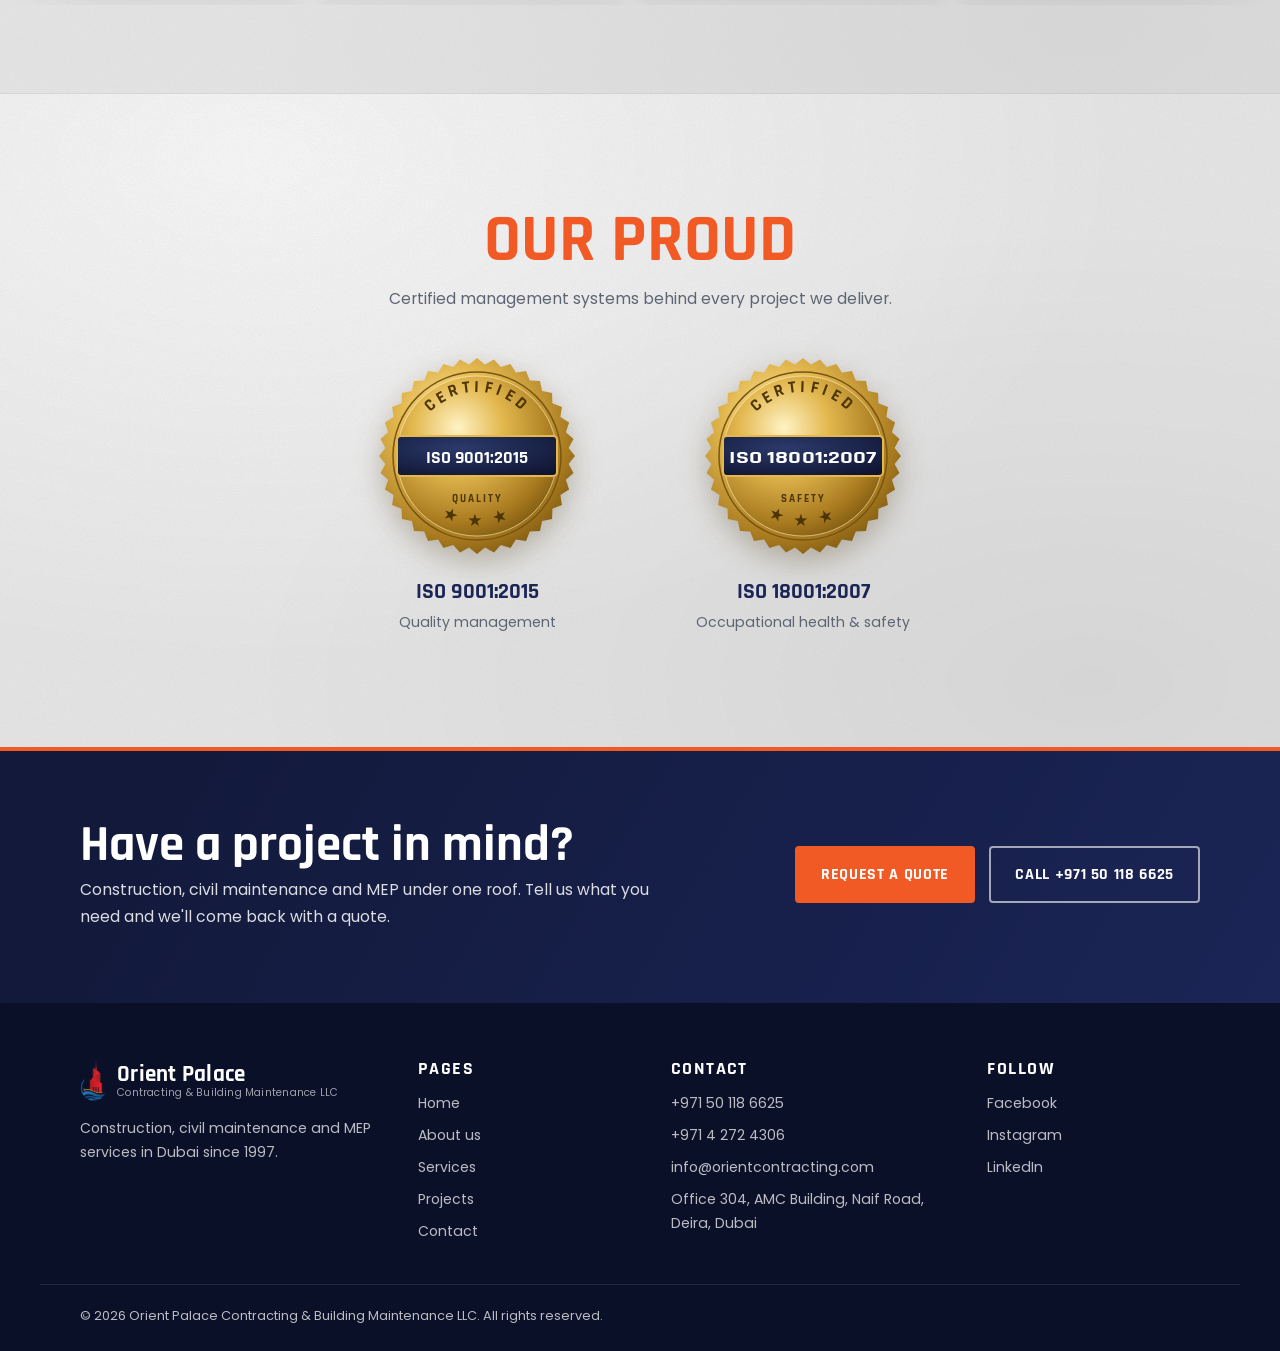
==== commit 4a7184fb: "fix again" ====
--- a/public/index.html
+++ b/public/index.html
@@ -144,25 +144,6 @@
         <strong>ISO 9001:2015</strong><span>Quality management</span>
       </li>
       <li class="cert reveal">
-        <svg class="seal" viewBox="0 0 200 200" role="img" aria-label="ISO 14001:2015 ENVIRONMENT certified">
-          <defs>
-            <radialGradient id="g1a" cx="38%" cy="32%" r="80%"><stop offset="0" stop-color="#fff3c4"/><stop offset=".35" stop-color="#e3b84f"/><stop offset=".75" stop-color="#a87a1f"/><stop offset="1" stop-color="#6e4c0c"/></radialGradient>
-            <radialGradient id="g1b" cx="40%" cy="30%" r="85%"><stop offset="0" stop-color="#2c3a6b"/><stop offset="1" stop-color="#0e1430"/></radialGradient>
-            <path id="g1t" d="M 36 100 A 64 64 0 0 1 164 100"/>
-            <path id="g1u" d="M 30 100 A 70 70 0 0 0 170 100"/>
-          </defs>
-          <polygon points="198.0,100.0 191.6,108.0 196.5,117.0 188.9,123.8 192.1,133.5 183.4,138.9 184.9,149.0 175.4,152.8 175.1,163.0 165.1,165.1 163.0,175.1 152.8,175.4 149.0,184.9 138.9,183.4 133.5,192.1 123.8,188.9 117.0,196.5 108.0,191.6 100.0,198.0 92.0,191.6 83.0,196.5 76.2,188.9 66.5,192.1 61.1,183.4 51.0,184.9 47.2,175.4 37.0,175.1 34.9,165.1 24.9,163.0 24.6,152.8 15.1,149.0 16.6,138.9 7.9,133.5 11.1,123.8 3.5,117.0 8.4,108.0 2.0,100.0 8.4,92.0 3.5,83.0 11.1,76.2 7.9,66.5 16.6,61.1 15.1,51.0 24.6,47.2 24.9,37.0 34.9,34.9 37.0,24.9 47.2,24.6 51.0,15.1 61.1,16.6 66.5,7.9 76.2,11.1 83.0,3.5 92.0,8.4 100.0,2.0 108.0,8.4 117.0,3.5 123.8,11.1 133.5,7.9 138.9,16.6 149.0,15.1 152.8,24.6 163.0,24.9 165.1,34.9 175.1,37.0 175.4,47.2 184.9,51.0 183.4,61.1 192.1,66.5 188.9,76.2 196.5,83.0 191.6,92.0" fill="url(#g1a)"/>
-          <circle cx="100" cy="100" r="84" fill="none" stroke="#7a5512" stroke-width="1.5"/>
-          <circle cx="100" cy="100" r="80" fill="url(#g1a)" stroke="#fff1bf" stroke-opacity=".6"/>
-          <text class="seal-ring" fill="#4d3507"><textPath href="#g1t" startOffset="50%" text-anchor="middle">CERTIFIED</textPath></text>
-          <text class="seal-ring" fill="#4d3507"><textPath href="#g1u" startOffset="50%" text-anchor="middle" side="left">★ ★ ★</textPath></text>
-          <rect x="20" y="80" width="160" height="40" rx="4" fill="url(#g1b)" stroke="#e3b84f" stroke-width="2"/>
-          <text x="100" y="107" text-anchor="middle" class="seal-main" fill="#fff" textLength="148" lengthAdjust="spacingAndGlyphs">ISO 14001:2015</text>
-          <text x="100" y="146" text-anchor="middle" class="seal-sub" fill="#4d3507">ENVIRONMENT</text>
-        </svg>
-        <strong>ISO 14001:2015</strong><span>Environmental management</span>
-      </li>
-      <li class="cert reveal">
         <svg class="seal" viewBox="0 0 200 200" role="img" aria-label="ISO 18001:2007 SAFETY certified">
           <defs>
             <radialGradient id="g2a" cx="38%" cy="32%" r="80%"><stop offset="0" stop-color="#fff3c4"/><stop offset=".35" stop-color="#e3b84f"/><stop offset=".75" stop-color="#a87a1f"/><stop offset="1" stop-color="#6e4c0c"/></radialGradient>
--- a/public/styles.css
+++ b/public/styles.css
@@ -155,7 +155,7 @@
 
 .proud { padding: clamp(4rem, 9vw, 7rem) 0; border-top: 1px solid rgba(0,0,0,.05); }
 .proud-title { font-size: clamp(2.6rem, 5.6vw, 4.2rem); color: var(--orange); text-transform: uppercase; margin: 0 auto .6rem; }
-.cert-row { list-style: none; margin: 0; padding: 0; display: grid; grid-template-columns: repeat(3, 1fr); gap: 2rem; max-width: 900px; margin-inline: auto; }
+.cert-row { list-style: none; margin: 0; padding: 0; display: grid; grid-template-columns: repeat(2, 1fr); gap: 2rem; max-width: 620px; margin-inline: auto; }
 .cert { display: flex; flex-direction: column; align-items: center; }
 .seal { width: min(200px, 100%); height: auto; filter: drop-shadow(0 10px 14px rgba(70,45,0,.28)); transition: transform .5s cubic-bezier(.2,.7,.2,1); }
 .cert:hover .seal { transform: rotate(-8deg) scale(1.04); }
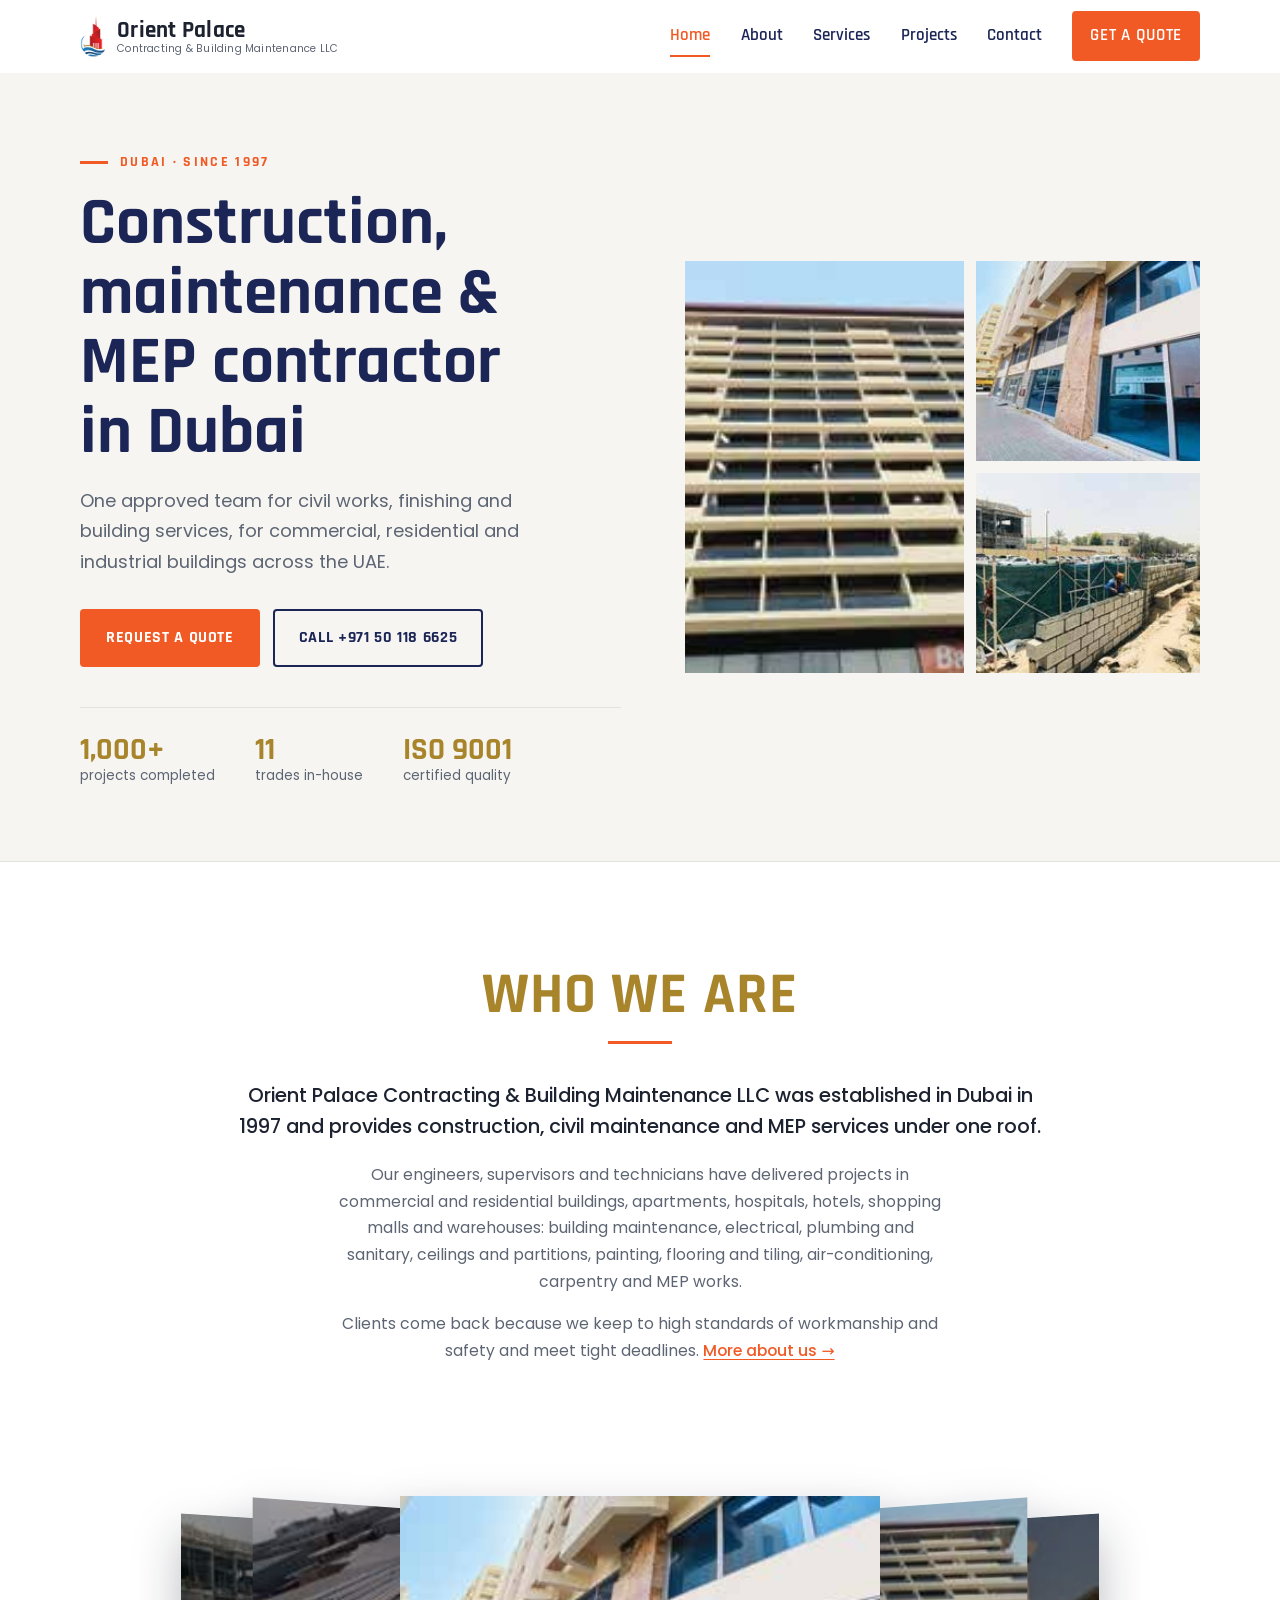
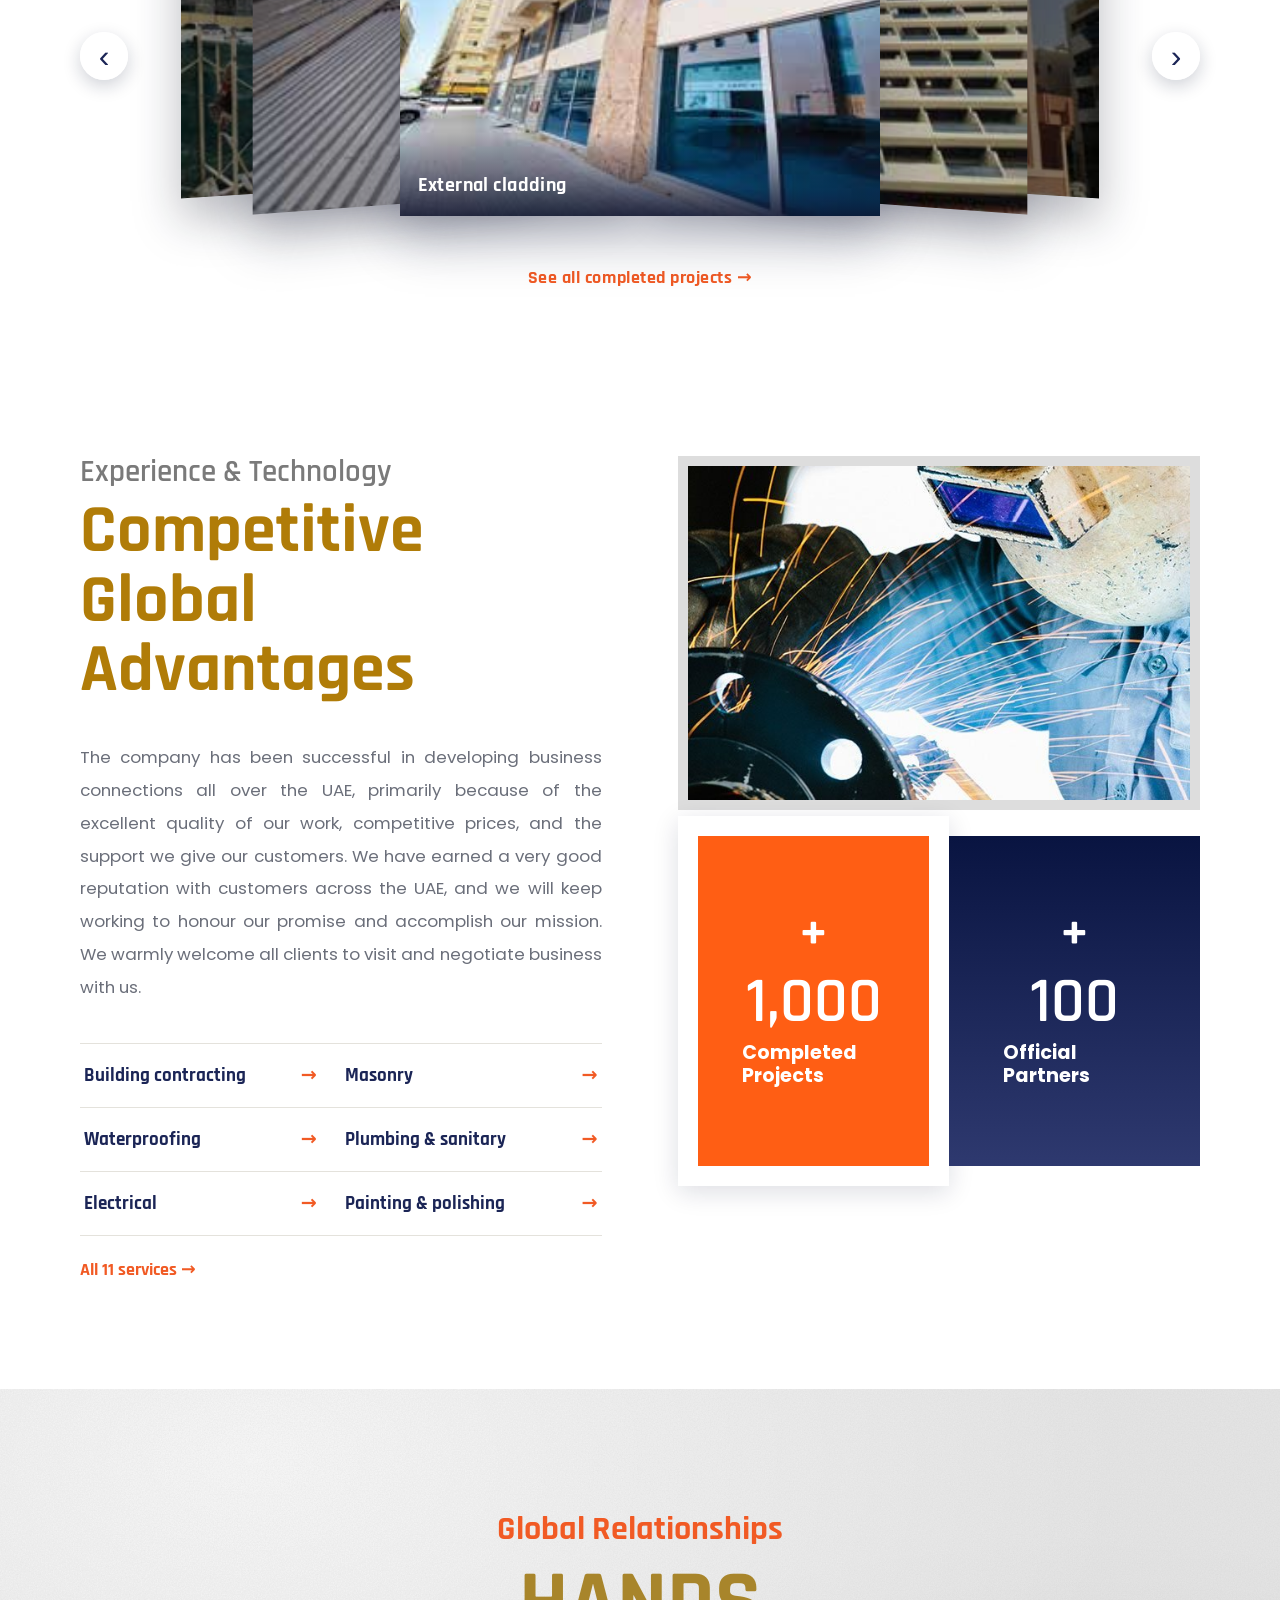
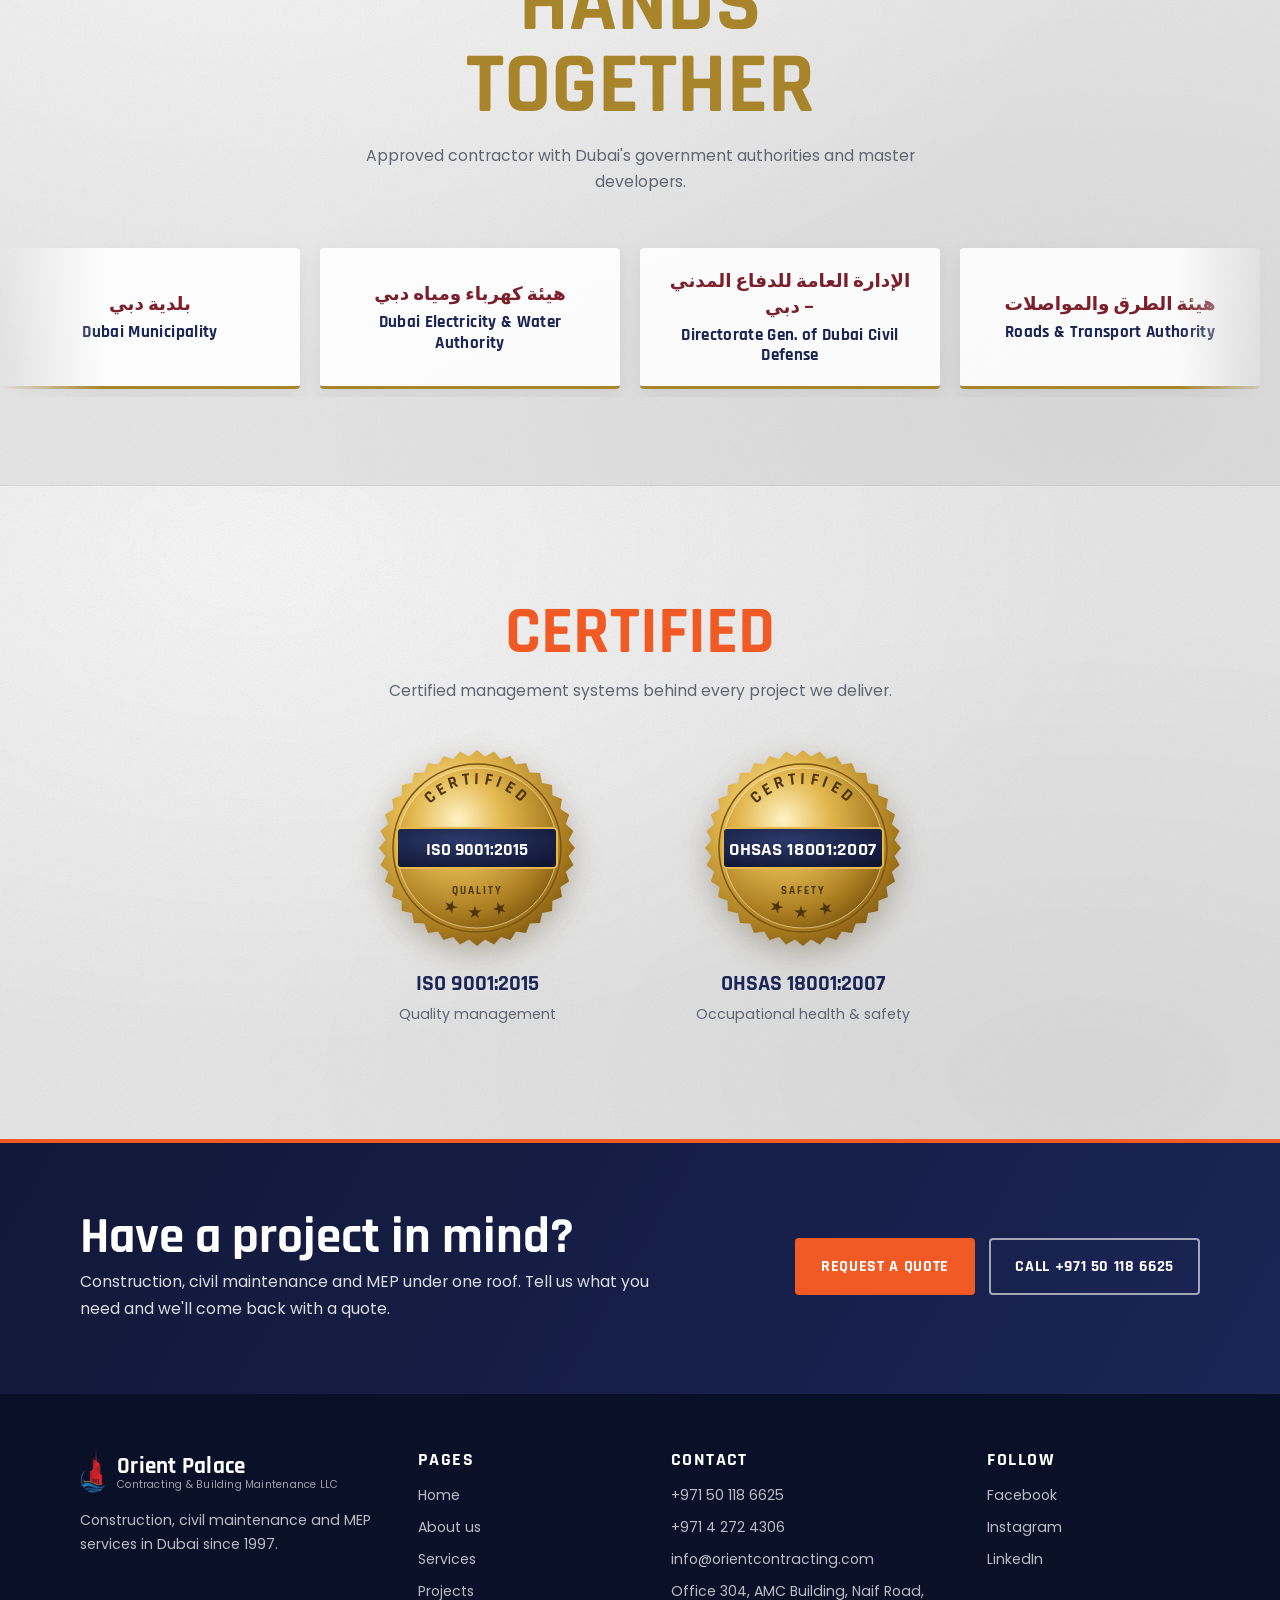
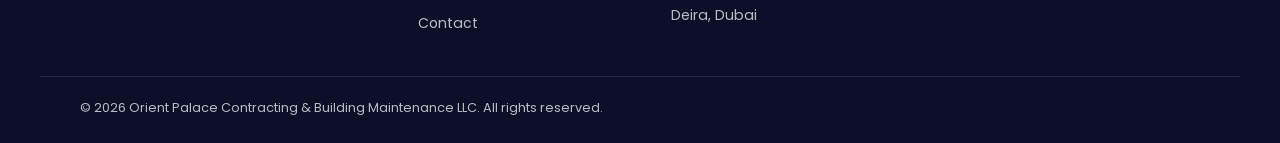
==== commit f9654d2e: "improvements" ====
--- a/public/index.html
+++ b/public/index.html
@@ -7,10 +7,18 @@
 <meta name="description" content="Approved Dubai contractor since 1997. Construction, civil maintenance and MEP services under one roof.">
 <meta name="theme-color" content="#ffffff">
 <link rel="canonical" href="https://orientcontracting.com/">
+<meta property="og:type" content="website">
+<meta property="og:site_name" content="Orient Palace Contracting">
+<meta property="og:title" content="Orient Palace Contracting &amp; Building Maintenance LLC | Dubai since 1997">
+<meta property="og:description" content="Approved Dubai contractor since 1997. Construction, civil maintenance and MEP services under one roof.">
+<meta property="og:url" content="https://orientcontracting.com/">
+<meta property="og:image" content="https://orientcontracting.com/assets/img/hero.jpg">
+<meta name="twitter:card" content="summary_large_image">
+<script type="application/ld+json">{"@context": "https://schema.org", "@type": "GeneralContractor", "name": "Orient Palace Contracting & Building Maintenance LLC", "url": "https://orientcontracting.com/", "logo": "https://orientcontracting.com/assets/img/logo.png", "image": "https://orientcontracting.com/assets/img/hero.jpg", "foundingDate": "1997", "telephone": "+971501186625", "email": "info@orientcontracting.com", "address": {"@type": "PostalAddress", "streetAddress": "Office 304, AMC Building, Naif Road, Deira", "addressLocality": "Dubai", "addressCountry": "AE"}, "areaServed": "United Arab Emirates", "sameAs": ["https://www.facebook.com/orientcontracting", "https://www.instagram.com/orient_1997", "https://www.linkedin.com/company/orientcontracting"]}</script>
 <link rel="icon" type="image/png" href="./assets/img/logo.png">
 <link rel="preconnect" href="https://fonts.googleapis.com">
 <link rel="preconnect" href="https://fonts.gstatic.com" crossorigin>
-<link href="https://fonts.googleapis.com/css2?family=Rajdhani:wght@400;500;600;700&family=Poppins:wght@400;500;600&family=Open+Sans:wght@400;700&family=Actor&display=swap" rel="stylesheet">
+<link href="https://fonts.googleapis.com/css2?family=Rajdhani:wght@500;600;700&family=Poppins:wght@400;500;600&display=swap" rel="stylesheet">
 <link rel="stylesheet" href="./styles.css">
 </head>
 <body class="page-index">
@@ -34,16 +42,37 @@
 </header>
 
 <main id="main">
+  <section class="hero">
+    <div class="wrap hero-grid">
+      <div class="hero-copy">
+        <p class="eyebrow">Dubai &middot; since 1997</p>
+        <h1>Construction, maintenance &amp; MEP contractor in Dubai</h1>
+        <p class="hero-sub">One approved team for civil works, finishing and building services, for commercial, residential and industrial buildings across the UAE.</p>
+        <div class="hero-actions">
+          <a href="./contact#quote" class="btn">Request a quote</a>
+          <a href="tel:+971501186625" class="btn btn-outline">Call +971 50 118 6625</a>
+        </div>
+        <ul class="hero-facts">
+          <li><strong>1,000+</strong><span>projects completed</span></li>
+          <li><strong>11</strong><span>trades in-house</span></li>
+          <li><strong>ISO 9001</strong><span>certified quality</span></li>
+        </ul>
+      </div>
+      <div class="hero-mosaic">
+        <a href="./projects" class="hm-tile hm-tall"><img src="./assets/img/prj-restoration.jpg" alt="Concrete restoration and painting of a residential tower" width="285" height="184" fetchpriority="high"></a>
+        <a href="./projects" class="hm-tile"><img src="./assets/img/prj-cladding.jpg" alt="External cladding on a G+M+16 tower" width="285" height="184"></a>
+        <a href="./projects" class="hm-tile"><img src="./assets/img/prj-meridien.jpg" alt="Block wall at Le Méridien Hotel, Garhoud" width="285" height="184"></a>
+      </div>
+    </div>
+  </section>
+
   <section class="intro">
     <div class="wrap intro-inner">
-      <h1 class="intro-title reveal">Introduction</h1>
-      <div class="intro-body reveal">
-        <p class="intro-lead">Orient Palace Contracting &amp; Building Maintenance LLC, established in 1997, is a leading company in Dubai, UAE, providing all types of construction, civil maintenance and MEP services under one roof.</p>
-        <p>We are a professional team of engineers, technicians and well-experienced labourers delivering quality service in everything we build. Over the years we have completed numerous projects in commercial and residential buildings, apartments, hospitals, hotels, shopping malls and warehouses.</p>
-        <p>We specialise in building maintenance, electrical services, plumbing and sanitary, ceilings and partitions, plaster and painting, flooring and tiling, air-conditioning and ventilation, carpentry and MEP works. All of it is carried out by highly qualified and technically competent engineers, supervisors and technicians, on projects of every size for commercial, residential and industrial use.</p>
-        <p>We hold ourselves to the highest standards of work and safety, adopting best practices to protect our employees. We believe in using the best technology and skilled manpower for your needs, backed by continuous research and development.</p>
-        <p>Our team's decades of experience are the inner strength of our company. We are passionate about our work, committed to excellence, and continue to build lasting relationships with our customers and the community we serve.</p>
-        <p>Our commitment reflects our loyalty to every client. On completed projects we have a reputation for optimum performance and for meeting tight deadlines with an exceptional work attitude.</p>
+      <h2 class="intro-title">Who we are</h2>
+      <div class="intro-body">
+        <p class="intro-lead">Orient Palace Contracting &amp; Building Maintenance LLC was established in Dubai in 1997 and provides construction, civil maintenance and MEP services under one roof.</p>
+        <p>Our engineers, supervisors and technicians have delivered projects in commercial and residential buildings, apartments, hospitals, hotels, shopping malls and warehouses: building maintenance, electrical, plumbing and sanitary, ceilings and partitions, painting, flooring and tiling, air-conditioning, carpentry and MEP works.</p>
+        <p>Clients come back because we keep to high standards of workmanship and safety and meet tight deadlines. <a href="./about">More about us &rarr;</a></p>
       </div>
     </div>
   </section>
@@ -51,14 +80,14 @@
   <section class="showcase" aria-label="Project gallery">
     <div class="coverflow" data-coverflow tabindex="0" aria-roledescription="carousel">
       <ul class="cf-track">
-        <li class="cf-slide"><img src="./assets/img/prj-cladding.jpg" alt="External cladding on a G+M+16 tower"><span>External cladding</span></li>
-        <li class="cf-slide"><img src="./assets/img/prj-restoration.jpg" alt="Concrete restoration and painting of a tower"><span>Concrete restoration &amp; painting</span></li>
-        <li class="cf-slide"><img src="./assets/img/prj-karam.jpg" alt="Refurbishment of Karam Fish Market"><span>Karam Fish Market refurbishment</span></li>
-        <li class="cf-slide"><img src="./assets/img/prj-retaining.jpg" alt="Construction of a retaining wall"><span>Retaining wall construction</span></li>
-        <li class="cf-slide"><img src="./assets/img/prj-epoxy.jpg" alt="Floor epoxy and road marking"><span>Floor epoxy &amp; road marking</span></li>
-        <li class="cf-slide"><img src="./assets/img/prj-apartments.jpg" alt="Refurbishment of 48 apartments"><span>48 apartments refurbished</span></li>
-        <li class="cf-slide"><img src="./assets/img/prj-meridien.jpg" alt="Block wall at Le Méridien Hotel, Garhoud"><span>Le Méridien block wall</span></li>
-        <li class="cf-slide"><img src="./assets/img/prj-roofing.jpg" alt="Replacement of damaged warehouse roofing panels"><span>Warehouse roofing</span></li>
+        <li class="cf-slide"><img src="./assets/img/prj-cladding.jpg" alt="External cladding on a G+M+16 tower" width="285" height="184"><span>External cladding</span></li>
+        <li class="cf-slide"><img src="./assets/img/prj-restoration.jpg" alt="Concrete restoration and painting of a tower" width="285" height="184" loading="lazy"><span>Concrete restoration &amp; painting</span></li>
+        <li class="cf-slide"><img src="./assets/img/prj-karam.jpg" alt="Refurbishment of Karam Fish Market" width="285" height="184" loading="lazy"><span>Karam Fish Market refurbishment</span></li>
+        <li class="cf-slide"><img src="./assets/img/prj-retaining.jpg" alt="Construction of a retaining wall" width="285" height="184" loading="lazy"><span>Retaining wall construction</span></li>
+        <li class="cf-slide"><img src="./assets/img/prj-epoxy.jpg" alt="Floor epoxy and road marking" width="285" height="184" loading="lazy"><span>Floor epoxy &amp; road marking</span></li>
+        <li class="cf-slide"><img src="./assets/img/prj-apartments.jpg" alt="Refurbishment of 48 apartments" width="285" height="184" loading="lazy"><span>48 apartments refurbished</span></li>
+        <li class="cf-slide"><img src="./assets/img/prj-meridien.jpg" alt="Block wall at Le Méridien Hotel, Garhoud" width="285" height="184" loading="lazy"><span>Le Méridien block wall</span></li>
+        <li class="cf-slide"><img src="./assets/img/prj-roofing.jpg" alt="Replacement of damaged warehouse roofing panels" width="285" height="184" loading="lazy"><span>Warehouse roofing</span></li>
       </ul>
       <button class="cf-btn cf-prev" type="button" aria-label="Previous photo">&#8249;</button>
       <button class="cf-btn cf-next" type="button" aria-label="Next photo">&#8250;</button>
@@ -72,30 +101,21 @@
         <p class="adv-kicker">Experience &amp; Technology</p>
         <h2 class="adv-title">Competitive Global Advantages</h2>
         <p class="adv-body">The company has been successful in developing business connections all over the UAE, primarily because of the excellent quality of our work, competitive prices, and the support we give our customers. We have earned a very good reputation with customers across the UAE, and we will keep working to honour our promise and accomplish our mission. We warmly welcome all clients to visit and negotiate business with us.</p>
-        <ul class="bars">
-          <li class="bar bar-orange">
-            <span class="bar-label">Constructions</span>
-            <span class="bar-track" role="progressbar" aria-label="Constructions" aria-valuenow="87" aria-valuemin="0" aria-valuemax="100"><span class="bar-fill" data-v="87"><b>87%</b></span></span>
-          </li>
-          <li class="bar bar-navy">
-            <span class="bar-label">Improvement</span>
-            <span class="bar-track" role="progressbar" aria-label="Improvement" aria-valuenow="81" aria-valuemin="0" aria-valuemax="100"><span class="bar-fill" data-v="81"><b>81%</b></span></span>
-          </li>
-          <li class="bar bar-navy">
-            <span class="bar-label">Working System</span>
-            <span class="bar-track" role="progressbar" aria-label="Working System" aria-valuenow="72" aria-valuemin="0" aria-valuemax="100"><span class="bar-fill" data-v="72"><b>72%</b></span></span>
-          </li>
-          <li class="bar bar-orange">
-            <span class="bar-label">Quality</span>
-            <span class="bar-track" role="progressbar" aria-label="Quality" aria-valuenow="93" aria-valuemin="0" aria-valuemax="100"><span class="bar-fill" data-v="93"><b>93%</b></span></span>
-          </li>
+        <ul class="svc-links" aria-label="Main services">
+          <li><a href="./services#building">Building contracting</a></li>
+          <li><a href="./services#masonry">Masonry</a></li>
+          <li><a href="./services#waterproofing">Waterproofing</a></li>
+          <li><a href="./services#plumbing">Plumbing &amp; sanitary</a></li>
+          <li><a href="./services#electrical">Electrical</a></li>
+          <li><a href="./services#painting">Painting &amp; polishing</a></li>
         </ul>
+        <p class="svc-links-more"><a href="./services">All 11 services &rarr;</a></p>
       </div>
       <div class="adv-media">
-        <figure class="adv-photo reveal"><img src="./assets/img/adv-welding.jpg" alt="Welder cutting steel with sparks flying" width="600" height="400"></figure>
+        <figure class="adv-photo"><img src="./assets/img/adv-welding.jpg" alt="Welder cutting steel with sparks flying" width="600" height="400"></figure>
         <div class="adv-stats">
-          <div class="stat stat-orange reveal"><span class="stat-plus" aria-hidden="true">+</span><p class="stat-num"><span data-count="1000">1,000</span></p><p class="stat-label">Completed Projects</p></div>
-          <div class="stat stat-navy reveal"><span class="stat-plus" aria-hidden="true">+</span><p class="stat-num"><span data-count="100">100</span></p><p class="stat-label">Official Partners</p></div>
+          <div class="stat stat-orange"><span class="stat-plus" aria-hidden="true">+</span><p class="stat-num">1,000</p><p class="stat-label">Completed Projects</p></div>
+          <div class="stat stat-navy"><span class="stat-plus" aria-hidden="true">+</span><p class="stat-num">100</p><p class="stat-label">Official Partners</p></div>
         </div>
       </div>
     </div>
@@ -103,9 +123,9 @@
 
   <section class="relations concrete">
     <div class="wrap">
-      <p class="rel-kicker reveal">Global Relationships</p>
-      <h2 class="big-title reveal">Hands Together</h2>
-      <p class="rel-sub reveal">Approved contractor with Dubai's government authorities and master developers.</p>
+      <p class="rel-kicker">Global Relationships</p>
+      <h2 class="big-title">Hands Together</h2>
+      <p class="rel-sub">Approved contractor with Dubai's government authorities and master developers.</p>
     </div>
     <div class="marquee" aria-label="Approving authorities">
       <ul class="marquee-track">
@@ -121,10 +141,10 @@
 
   <section class="proud concrete">
     <div class="wrap">
-      <h2 class="proud-title reveal">Our Proud</h2>
-      <p class="rel-sub reveal">Certified management systems behind every project we deliver.</p>
+      <h2 class="proud-title">Certified</h2>
+      <p class="rel-sub">Certified management systems behind every project we deliver.</p>
       <ul class="cert-row">
-      <li class="cert reveal">
+      <li class="cert">
         <svg class="seal" viewBox="0 0 200 200" role="img" aria-label="ISO 9001:2015 QUALITY certified">
           <defs>
             <radialGradient id="g0a" cx="38%" cy="32%" r="80%"><stop offset="0" stop-color="#fff3c4"/><stop offset=".35" stop-color="#e3b84f"/><stop offset=".75" stop-color="#a87a1f"/><stop offset="1" stop-color="#6e4c0c"/></radialGradient>
@@ -143,8 +163,8 @@
         </svg>
         <strong>ISO 9001:2015</strong><span>Quality management</span>
       </li>
-      <li class="cert reveal">
-        <svg class="seal" viewBox="0 0 200 200" role="img" aria-label="ISO 18001:2007 SAFETY certified">
+      <li class="cert">
+        <svg class="seal" viewBox="0 0 200 200" role="img" aria-label="OHSAS 18001:2007 SAFETY certified">
           <defs>
             <radialGradient id="g2a" cx="38%" cy="32%" r="80%"><stop offset="0" stop-color="#fff3c4"/><stop offset=".35" stop-color="#e3b84f"/><stop offset=".75" stop-color="#a87a1f"/><stop offset="1" stop-color="#6e4c0c"/></radialGradient>
             <radialGradient id="g2b" cx="40%" cy="30%" r="85%"><stop offset="0" stop-color="#2c3a6b"/><stop offset="1" stop-color="#0e1430"/></radialGradient>
@@ -157,10 +177,10 @@
           <text class="seal-ring" fill="#4d3507"><textPath href="#g2t" startOffset="50%" text-anchor="middle">CERTIFIED</textPath></text>
           <text class="seal-ring" fill="#4d3507"><textPath href="#g2u" startOffset="50%" text-anchor="middle" side="left">★ ★ ★</textPath></text>
           <rect x="20" y="80" width="160" height="40" rx="4" fill="url(#g2b)" stroke="#e3b84f" stroke-width="2"/>
-          <text x="100" y="107" text-anchor="middle" class="seal-main" fill="#fff" textLength="148" lengthAdjust="spacingAndGlyphs">ISO 18001:2007</text>
+          <text x="100" y="107" text-anchor="middle" class="seal-main" fill="#fff" textLength="148" lengthAdjust="spacingAndGlyphs">OHSAS 18001:2007</text>
           <text x="100" y="146" text-anchor="middle" class="seal-sub" fill="#4d3507">SAFETY</text>
         </svg>
-        <strong>ISO 18001:2007</strong><span>Occupational health &amp; safety</span>
+        <strong>OHSAS 18001:2007</strong><span>Occupational health &amp; safety</span>
       </li>
       </ul>
     </div>
--- a/public/styles.css
+++ b/public/styles.css
@@ -23,7 +23,13 @@
 html { scroll-behavior: smooth; scroll-padding-top: calc(var(--header-h) + 16px); }
 body { margin: 0; font-family: var(--body); color: var(--ink); background: var(--bg); font-size: .98rem; line-height: 1.7; -webkit-font-smoothing: antialiased; }
 img { display: block; max-width: 100%; }
-a { color: inherit; }
+a { color: inherit; -webkit-tap-highlight-color: transparent; }
+@media (hover: hover) {
+  .hm-tile:hover img { transform: scale(1.03); }
+  .svc-links a:hover { color: var(--orange); }
+  .svc-links a:hover::after { transform: translateX(4px); }
+  .svc-links-more a:hover, .intro-body a:hover { text-decoration: underline; }
+}
 h1, h2, h3 { font-family: var(--display); line-height: 1.05; margin: 0 0 .5em; text-wrap: balance; }
 h2 { font-size: clamp(2.1rem, 4.4vw, 3.2rem); font-weight: 700; color: var(--navy); }
 h3 { font-size: 1.4rem; font-weight: 700; }
@@ -71,21 +77,37 @@
 .open .menu-toggle span:nth-child(2) { opacity: 0; }
 .open .menu-toggle span:nth-child(3) { transform: translateY(-8px) rotate(-45deg); }
 
+/* ---------- Home: Hero ---------- */
+.hero { padding: clamp(2.5rem, 6vw, 5rem) 0 clamp(3rem, 6vw, 5rem); background: var(--soft); border-bottom: 1px solid var(--line); }
+.hero-grid { display: grid; grid-template-columns: 1.05fr 1fr; gap: clamp(2rem, 5vw, 4.5rem); align-items: center; }
+.hero h1 { font-size: clamp(2.6rem, 5.2vw, 4.2rem); color: var(--navy); margin-bottom: 1.1rem; max-width: 15ch; }
+.hero-sub { font-size: clamp(1.02rem, 1.4vw, 1.15rem); color: var(--muted); margin-bottom: 2rem; max-width: 46ch; }
+.hero-actions { display: flex; gap: .8rem; flex-wrap: wrap; }
+.hero-facts { list-style: none; margin: 2.5rem 0 0; padding: 1.5rem 0 0; border-top: 1px solid var(--line); display: grid; grid-template-columns: repeat(3, auto); justify-content: start; gap: 2.5rem; }
+.hero-facts li { display: flex; flex-direction: column; line-height: 1.2; }
+.hero-facts strong { font-family: var(--display); font-size: clamp(1.6rem, 2.4vw, 2rem); color: var(--gold); }
+.hero-facts span { font-size: .84rem; color: var(--muted); }
+.hero-mosaic { display: grid; grid-template-columns: 1.25fr 1fr; grid-template-rows: 1fr 1fr; gap: .75rem; aspect-ratio: 5/4; }
+.hm-tile { display: block; overflow: hidden; background: var(--line); }
+.hm-tall { grid-row: span 2; }
+.hm-tile img { width: 100%; height: 100%; object-fit: cover; transition: transform .5s cubic-bezier(.2,.7,.2,1); }
+
 /* ---------- Home: Introduction ---------- */
 .intro { padding: clamp(3.5rem, 8vw, 6.5rem) 0 clamp(2.5rem, 5vw, 4rem); text-align: center; }
 .intro-inner { max-width: 900px; }
-.intro-title { font-size: clamp(2.8rem, 6vw, 4.4rem); font-weight: 700; color: var(--gold); text-transform: uppercase; letter-spacing: .02em; margin: 0 auto .35rem; }
+.intro-title { font-size: clamp(2.4rem, 5vw, 3.6rem); font-weight: 700; color: var(--gold); text-transform: uppercase; letter-spacing: .02em; margin: 0 auto .35rem; }
 .intro-title::after { content: ''; display: block; width: 64px; height: 3px; background: var(--orange); margin: 1rem auto 0; }
 .intro-body { margin-top: 2.25rem; }
 .intro-body p { margin-inline: auto; color: var(--muted); }
+.intro-body a { color: var(--orange); font-weight: 500; text-underline-offset: 3px; }
 .intro-body .intro-lead { font-size: clamp(1.08rem, 1.6vw, 1.22rem); color: var(--ink); font-weight: 500; line-height: 1.6; }
 
 /* ---------- Home: 3D project carousel ---------- */
 .showcase { padding: clamp(1rem, 3vw, 2rem) 0 clamp(3rem, 6vw, 4.5rem); overflow: hidden; }
-.coverflow { position: relative; height: clamp(240px, 42vw, 440px); perspective: 1400px; outline: none; touch-action: pan-y; user-select: none; }
+.coverflow { position: relative; height: clamp(240px, 34vw, 360px); perspective: 1400px; outline: none; touch-action: pan-y; user-select: none; }
 .coverflow:focus-visible { outline: 3px solid var(--gold); outline-offset: 4px; }
 .cf-track { list-style: none; margin: 0; padding: 0; position: absolute; inset: 0; transform-style: preserve-3d; }
-.cf-slide { position: absolute; left: 50%; top: 50%; width: clamp(220px, 46vw, 620px); aspect-ratio: 3/2; margin: 0; transform-origin: center; transition: transform .6s cubic-bezier(.22,.8,.24,1), opacity .6s ease, filter .6s ease; cursor: pointer; box-shadow: 0 24px 50px rgba(17,24,56,.28); background: var(--navy-deep); }
+.cf-slide { position: absolute; left: 50%; top: 50%; width: clamp(220px, 38vw, 480px); aspect-ratio: 3/2; margin: 0; transform-origin: center; transition: transform .6s cubic-bezier(.22,.8,.24,1), opacity .6s ease, filter .6s ease; cursor: pointer; box-shadow: 0 24px 50px rgba(17,24,56,.28); background: var(--navy-deep); }
 .cf-slide img { width: 100%; height: 100%; object-fit: cover; pointer-events: none; -webkit-user-drag: none; }
 .cf-slide span { position: absolute; left: 0; right: 0; bottom: 0; padding: 2.2rem 1.1rem .85rem; background: linear-gradient(transparent, rgba(11,16,41,.85)); color: #fff; font-family: var(--display); font-weight: 700; font-size: clamp(1rem, 1.6vw, 1.3rem); letter-spacing: .02em; text-align: left; opacity: 0; transition: opacity .4s ease; }
 .cf-slide.is-active { cursor: default; }
@@ -106,17 +128,15 @@
 .adv-grid { display: grid; grid-template-columns: 1fr 1fr; gap: clamp(2.5rem, 6vw, 6rem); align-items: start; }
 .adv-kicker { font-family: var(--display); font-weight: 600; font-size: clamp(1.5rem, 2.4vw, 2.1rem); color: var(--adv-grey); line-height: 1.1; margin: 0 0 .5rem; }
 .adv-title { font-size: clamp(3rem, 5.6vw, 4.25rem); font-weight: 700; color: var(--adv-gold); line-height: 1.02; margin: 0 0 2.25rem; max-width: 9ch; }
-.adv-body { font-family: 'Actor', var(--body); color: #6b6f7a; font-size: 1.05rem; line-height: 1.95; text-align: justify; hyphens: auto; max-width: none; }
-
-.bars { list-style: none; padding: 0; margin: 2.75rem 0 0; display: grid; grid-template-columns: 1fr 1fr; gap: 1.75rem 1.75rem; padding-left: .9rem; }
-.bar-label { display: block; font-family: 'Open Sans', var(--body); font-weight: 700; font-size: clamp(1.15rem, 1.7vw, 1.4rem); color: var(--adv-grey); line-height: 1.2; margin-bottom: .7rem; }
-.bar-track { display: block; height: 20px; background: #ddd; position: relative; }
-.bar-fill { position: absolute; inset: 0 auto 0 0; width: 0; transition: width 1.6s cubic-bezier(.2,.7,.2,1); display: flex; justify-content: flex-end; align-items: center; }
-.bars.in .bar-fill { width: var(--v); }
-.bar-fill b { font-family: 'Open Sans', var(--body); font-size: 11px; font-weight: 700; color: #fff; padding-right: .9rem; opacity: 0; transition: opacity .4s 1.2s; }
-.bars.in .bar-fill b { opacity: 1; }
-.bar-orange .bar-fill { background: var(--adv-orange); }
-.bar-navy .bar-fill { background: var(--adv-navy); }
+.adv-body { font-family: var(--body); color: #6b6f7a; font-size: 1.05rem; line-height: 1.95; text-align: justify; hyphens: auto; max-width: none; }
+
+.svc-links { list-style: none; padding: 0; margin: 2.5rem 0 0; display: grid; grid-template-columns: 1fr 1fr; border-top: 1px solid var(--line); }
+.svc-links li { border-bottom: 1px solid var(--line); }
+.svc-links a { display: flex; justify-content: space-between; align-items: center; gap: 1rem; padding: .95rem .25rem; text-decoration: none; font-family: var(--display); font-weight: 700; font-size: 1.2rem; color: var(--navy); transition: color .2s; }
+.svc-links li:nth-child(odd) a { margin-right: 1.25rem; }
+.svc-links a::after { content: '\2192'; color: var(--orange); transition: transform .2s; }
+.svc-links-more { margin: 1.25rem 0 0; }
+.svc-links-more a { font-family: var(--display); font-weight: 700; font-size: 1.1rem; color: var(--orange); text-decoration: none; }
 
 .adv-media { display: grid; gap: 1.6rem; }
 .adv-photo { margin: 0; border: 10px solid #ddd; background: #ddd; }
@@ -130,7 +150,7 @@
 .stat-plus { font-family: var(--display); font-weight: 700; font-size: clamp(2.6rem, 4vw, 3.4rem); line-height: .8; margin-bottom: 1.1rem; }
 .stat-num, .stat-label { width: max-content; max-width: 100%; }
 .stat-num { font-family: var(--display); font-weight: 600; font-size: clamp(3rem, 5vw, 4.3rem); line-height: .95; margin: 0; font-variant-numeric: tabular-nums; }
-.stat-label { font-family: 'Open Sans', var(--body); font-weight: 700; font-size: clamp(1rem, 1.5vw, 1.2rem); line-height: 1.2; margin: .5rem 0 0; min-width: 6.5em; max-width: 7.5em; text-wrap: balance; }
+.stat-label { font-family: var(--body); font-weight: 700; font-size: clamp(1rem, 1.5vw, 1.2rem); line-height: 1.2; margin: .5rem 0 0; min-width: 6.5em; max-width: 7.5em; text-wrap: balance; }
 
 /* ---------- Home: concrete sections ---------- */
 .concrete {
@@ -164,10 +184,6 @@
 .seal-sub { font-family: var(--display); font-weight: 700; font-size: 11px; letter-spacing: 2px; }
 .cert strong { font-family: var(--display); font-size: 1.35rem; color: var(--navy); margin-top: 1.1rem; }
 .cert span { color: var(--muted); font-size: .88rem; }
-
-/* ---------- Reveal ---------- */
-.js .reveal { opacity: 0; transform: translateY(24px); transition: opacity .8s ease, transform .8s cubic-bezier(.2,.7,.2,1); }
-.js .reveal.in { opacity: 1; transform: none; }
 
 /* ---------- CTA band ---------- */
 .cta-band { background: linear-gradient(120deg, var(--navy-deep), var(--navy)); color: #fff; padding: clamp(3rem, 6vw, 4.5rem) 0; position: relative; }
@@ -282,14 +298,9 @@
 .socials { list-style: none; margin: 0; padding: 0; display: flex; gap: 1.5rem; flex-wrap: wrap; }
 .socials a { font-weight: 500; font-size: .92rem; text-underline-offset: 4px; color: var(--navy); }
 .socials a:hover { color: var(--orange); }
-.quote-form { background: var(--soft); padding: clamp(1.5rem, 3vw, 2.25rem); display: grid; gap: 1rem; border-top: 5px solid var(--orange); }
-.quote-form h3 { color: var(--navy); font-size: 1.8rem; margin-bottom: .1rem; }
-.field-row { display: grid; grid-template-columns: 1fr 1fr; gap: 1rem; }
-.quote-form label { display: flex; flex-direction: column; gap: .35rem; font-size: .84rem; font-weight: 500; color: var(--muted); }
-.quote-form input, .quote-form select, .quote-form textarea { font: .98rem var(--body); color: var(--ink); padding: .7rem .85rem; border: 1px solid var(--line); border-radius: var(--radius); background: #fff; width: 100%; resize: vertical; }
-.quote-form input:focus, .quote-form select:focus, .quote-form textarea:focus { outline: none; border-color: var(--navy); box-shadow: 0 0 0 3px rgba(27,37,86,.12); }
-.form-msg { margin: 0; font-size: .9rem; min-height: 1.2em; }
-.form-msg.ok { color: #1c7a43; } .form-msg.err { color: var(--orange-dark); }
+.quote-card { background: var(--soft); padding: clamp(1.5rem, 3vw, 2.25rem); display: grid; gap: 1rem; border-top: 5px solid var(--orange); }
+.quote-card h3 { color: var(--navy); font-size: 1.8rem; margin: 0; }
+.quote-card p { margin: 0 0 .5rem; color: var(--muted); }
 .map iframe { display: block; width: 100%; height: 380px; border: 0; filter: grayscale(.3); }
 
 /* ---------- Footer ---------- */
@@ -325,6 +336,8 @@
 
 /* ---------- Responsive ---------- */
 @media (max-width: 960px) {
+  .hero-grid { grid-template-columns: 1fr; }
+  .hero-mosaic { max-width: 640px; }
   .adv-grid, .about-grid, .mv-grid, .contact-grid, .certs-grid { grid-template-columns: 1fr; }
   .adv-media { max-width: 560px; }
   .about-media { max-width: 460px; }
@@ -348,14 +361,17 @@
 }
 @media (max-width: 560px) {
   .brand-text small { display: none; }
-  .bars { grid-template-columns: 1fr; padding-left: 0; }
+  .svc-links { grid-template-columns: 1fr; }
+  .svc-links li:nth-child(odd) a { margin-right: 0; }
+  .hero-actions .btn { width: 100%; }
+  .hero-facts { gap: 1.25rem; grid-template-columns: repeat(3, 1fr); }
   .adv-stats { gap: .75rem; }
   .adv-stats::before { width: calc(50% - .375rem + .75rem); top: -.75rem; bottom: -.75rem; }
   .stat { min-height: 220px; }
   .stat-orange { margin-left: .75rem; }
   .value-list { grid-template-columns: 1fr; }
   .value-list li, .value-list li:nth-child(2n) { padding: 1.5rem 0; border-left: 0; }
-  .field-row, .scope { grid-template-columns: 1fr; }
+  .scope { grid-template-columns: 1fr; }
   .contact-list li { grid-template-columns: 1fr; gap: .1rem; }
   .project-grid { grid-template-columns: 1fr 1fr; gap: 1.25rem .9rem; }
   .prj figcaption strong { font-size: 1rem; }
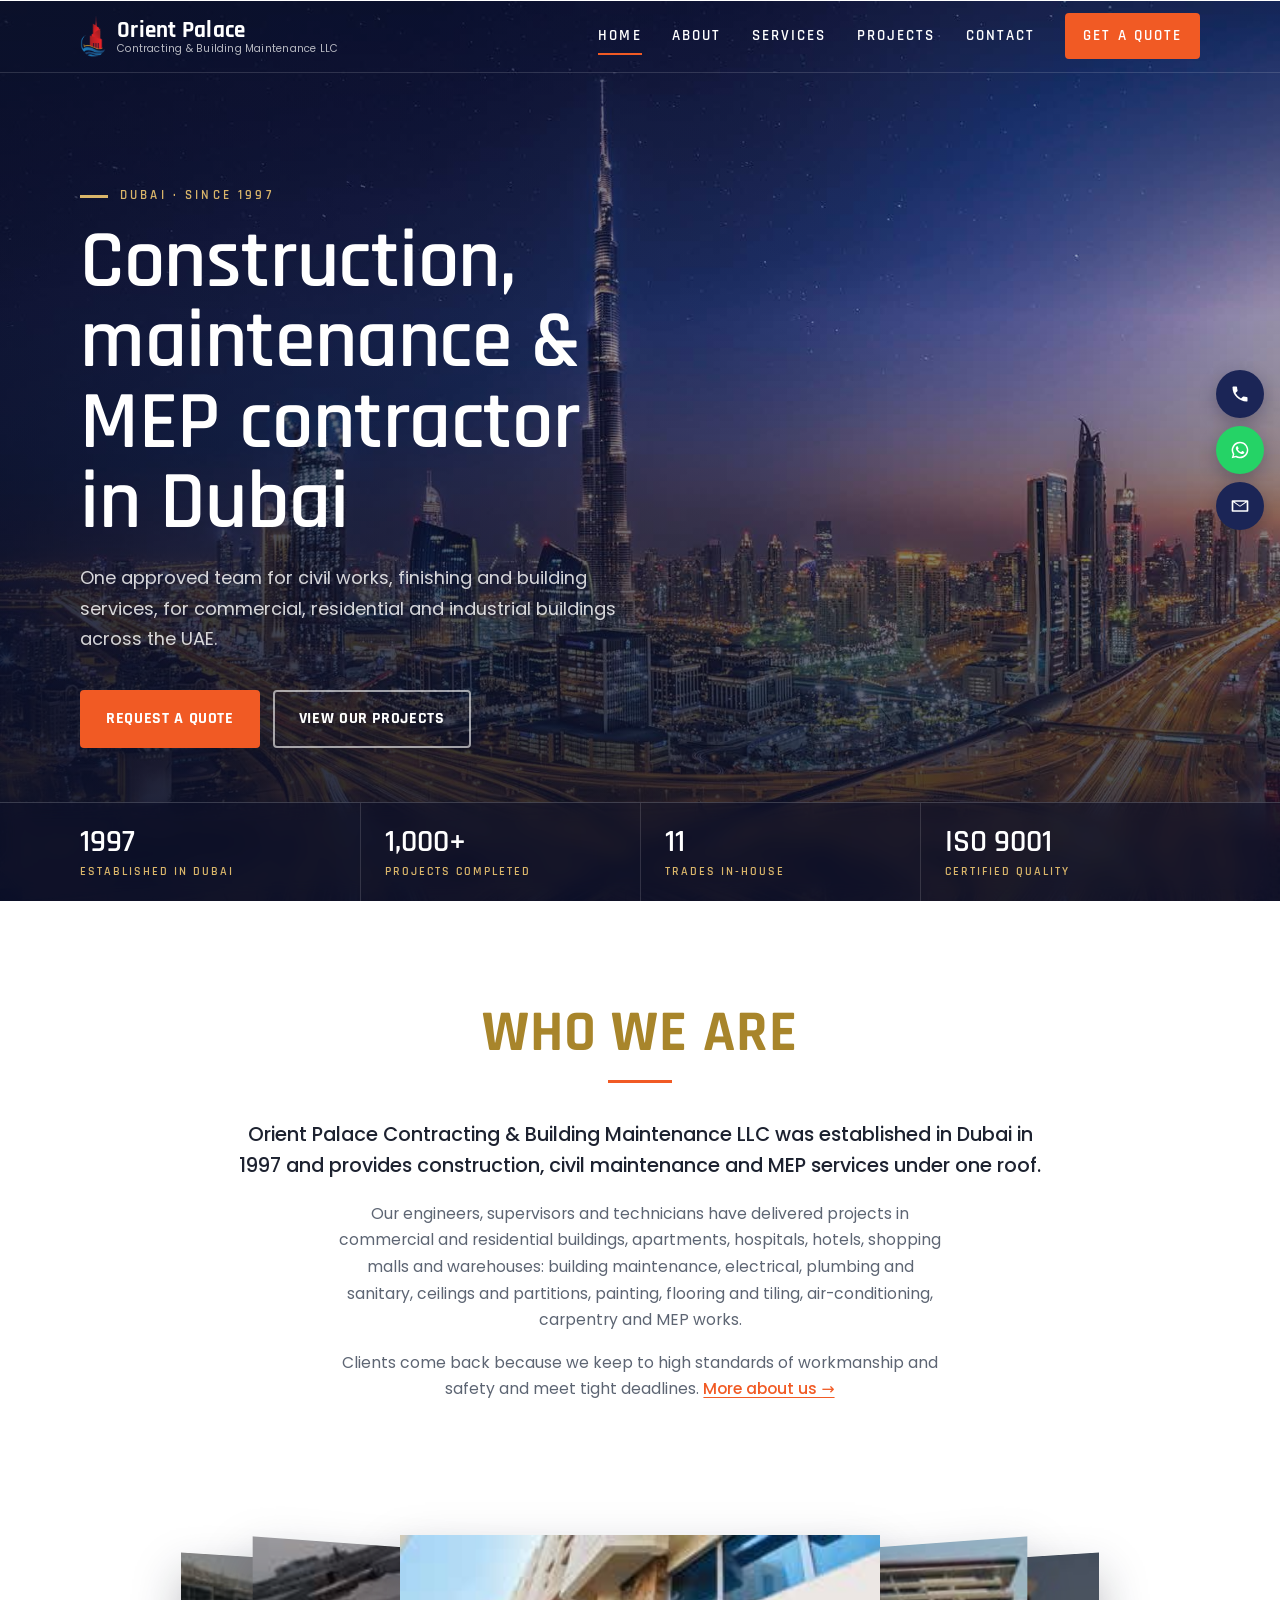
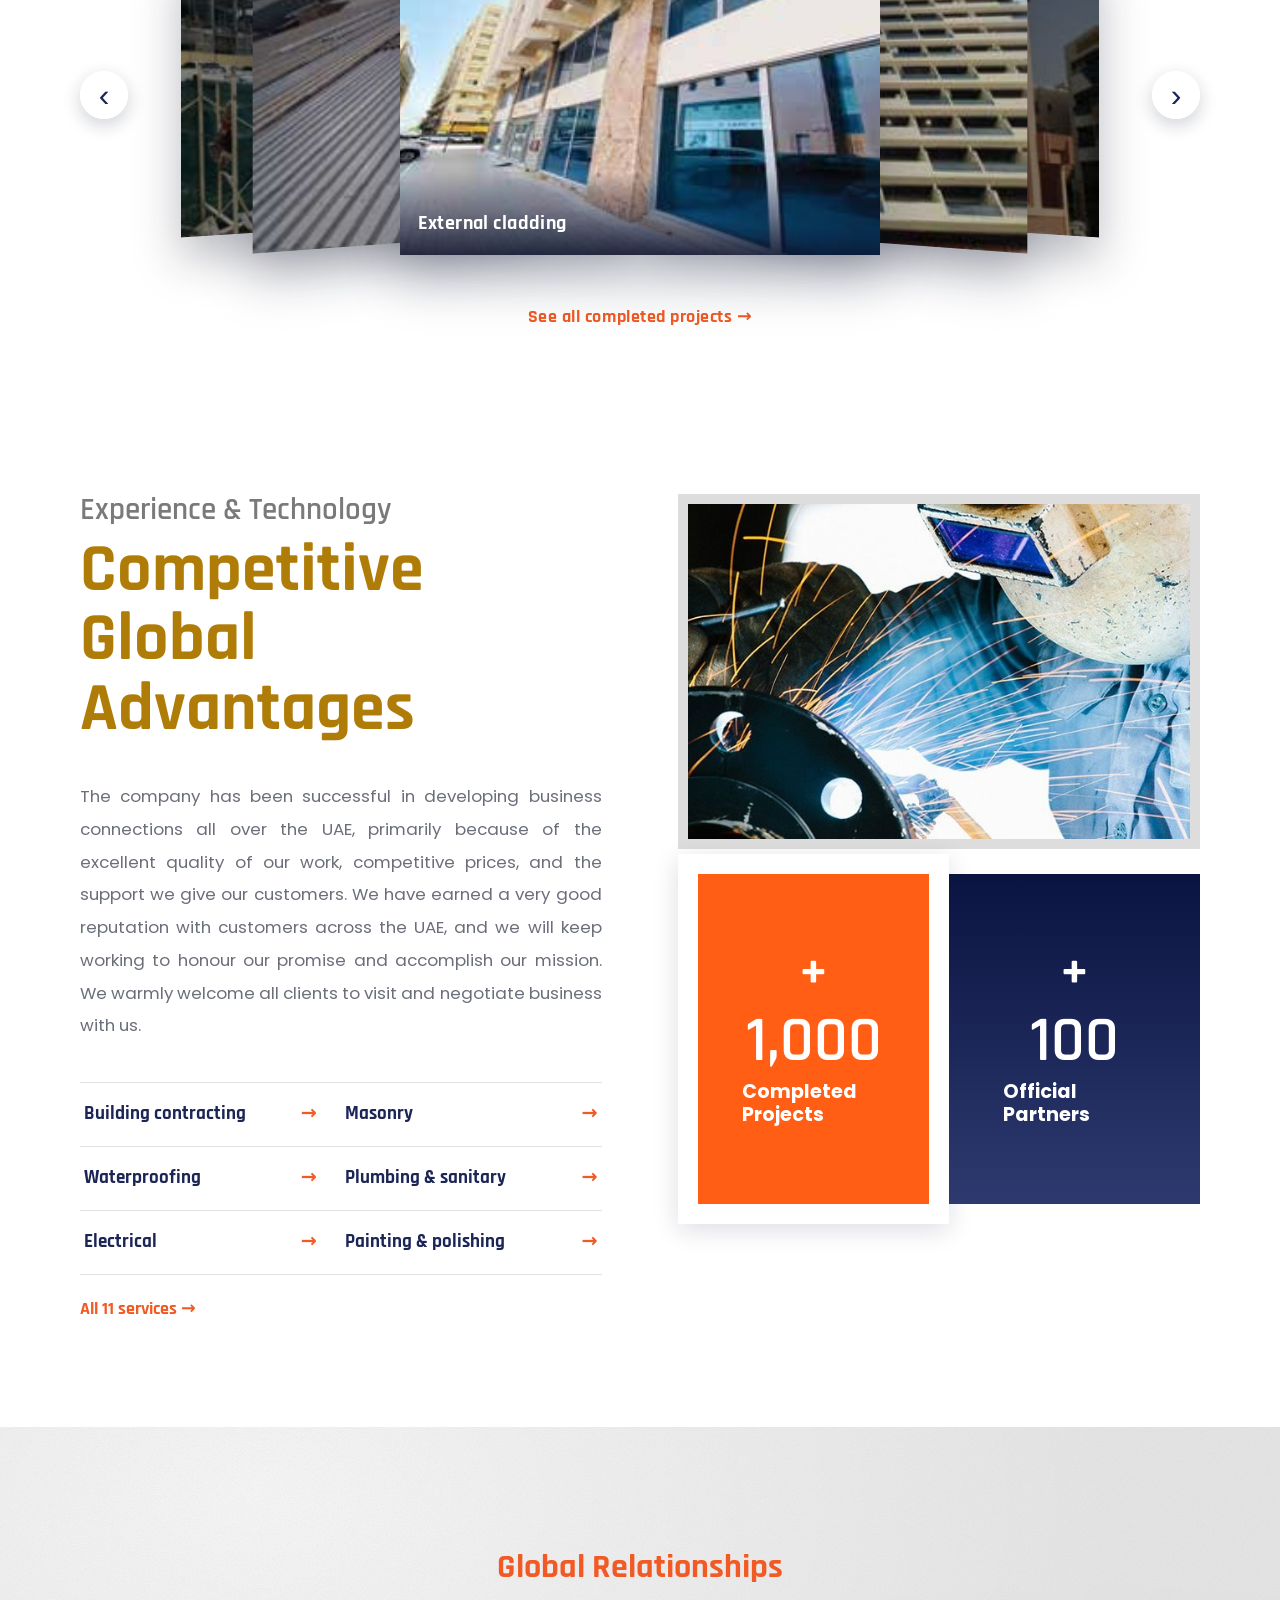
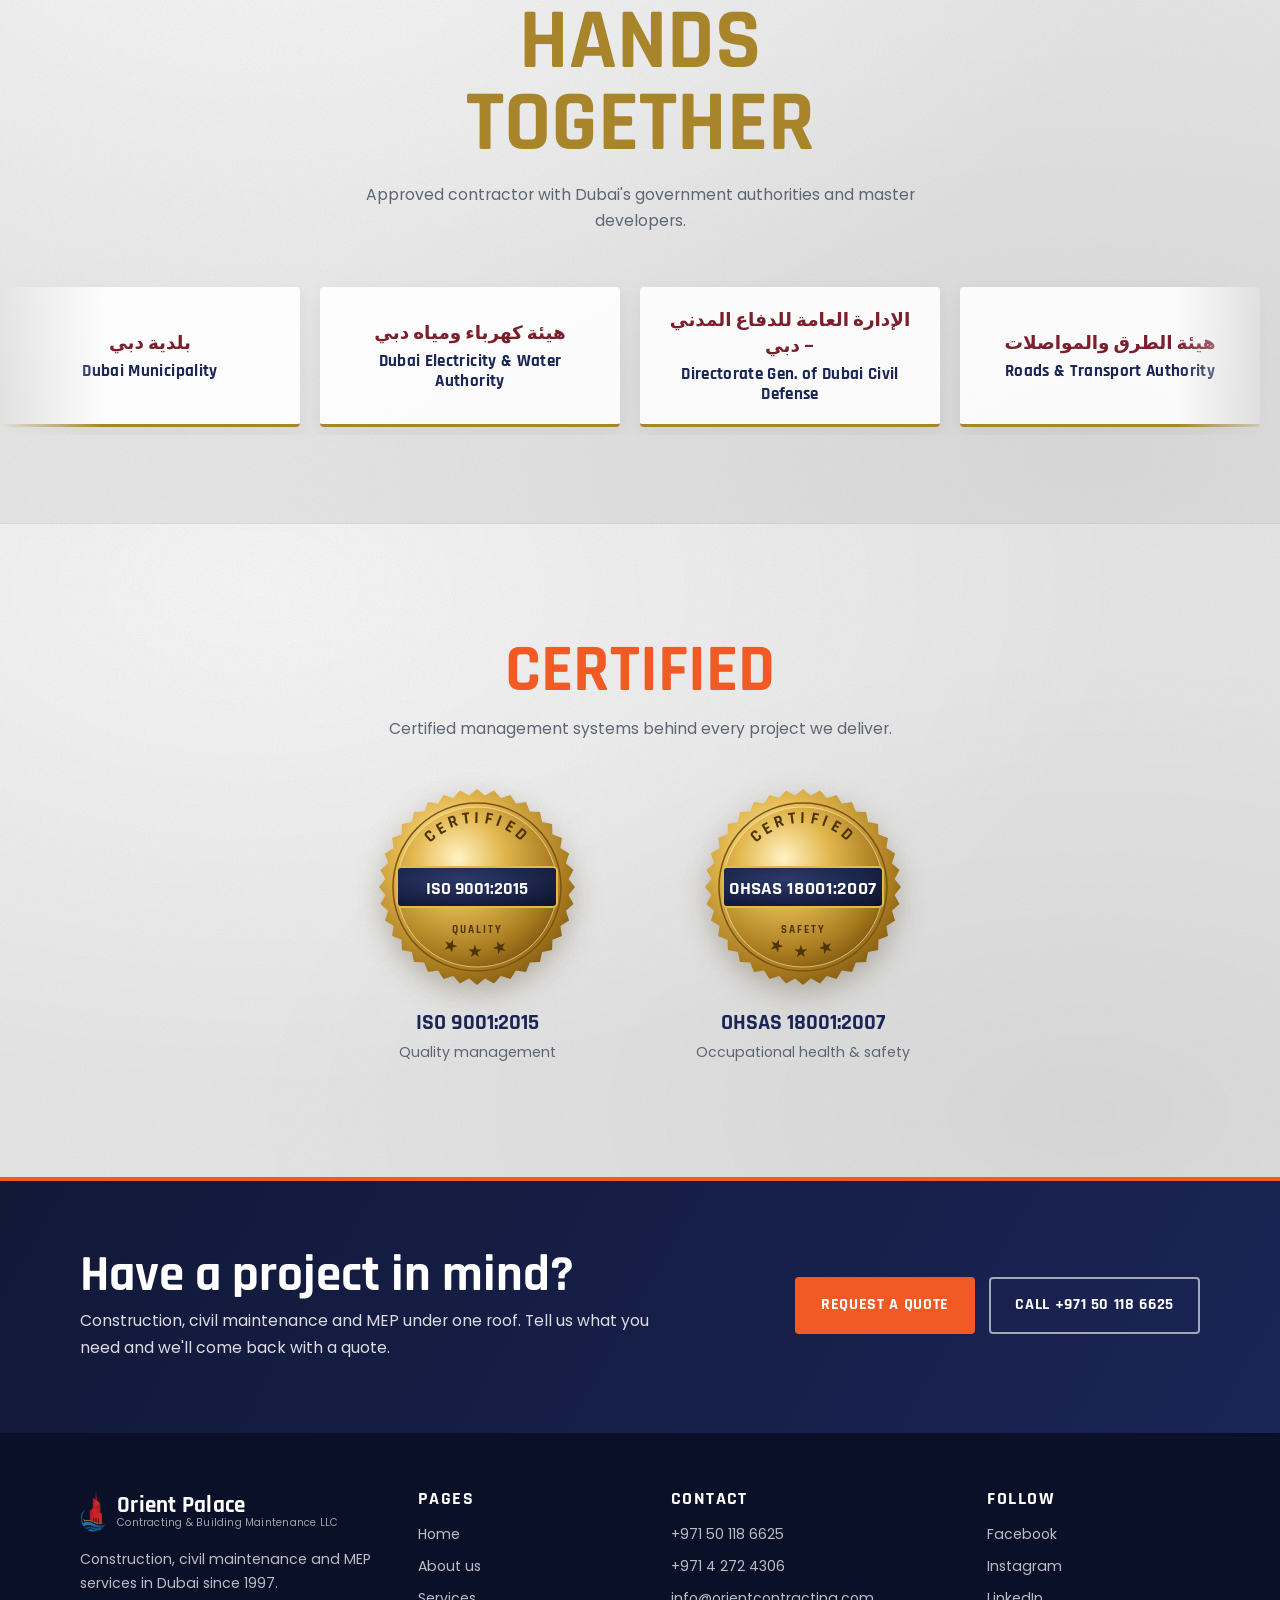
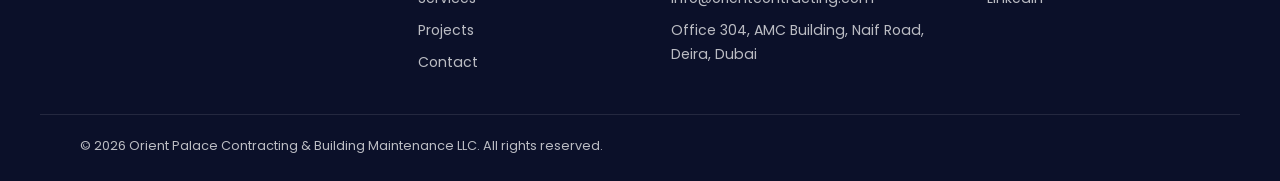
==== commit d1298f2f: "design changes" ====
--- a/public/index.html
+++ b/public/index.html
@@ -43,26 +43,23 @@
 
 <main id="main">
   <section class="hero">
-    <div class="wrap hero-grid">
-      <div class="hero-copy">
-        <p class="eyebrow">Dubai &middot; since 1997</p>
-        <h1>Construction, maintenance &amp; MEP contractor in Dubai</h1>
-        <p class="hero-sub">One approved team for civil works, finishing and building services, for commercial, residential and industrial buildings across the UAE.</p>
-        <div class="hero-actions">
-          <a href="./contact#quote" class="btn">Request a quote</a>
-          <a href="tel:+971501186625" class="btn btn-outline">Call +971 50 118 6625</a>
-        </div>
-        <ul class="hero-facts">
-          <li><strong>1,000+</strong><span>projects completed</span></li>
-          <li><strong>11</strong><span>trades in-house</span></li>
-          <li><strong>ISO 9001</strong><span>certified quality</span></li>
-        </ul>
-      </div>
-      <div class="hero-mosaic">
-        <a href="./projects" class="hm-tile hm-tall"><img src="./assets/img/prj-restoration.jpg" alt="Concrete restoration and painting of a residential tower" width="285" height="184" fetchpriority="high"></a>
-        <a href="./projects" class="hm-tile"><img src="./assets/img/prj-cladding.jpg" alt="External cladding on a G+M+16 tower" width="285" height="184"></a>
-        <a href="./projects" class="hm-tile"><img src="./assets/img/prj-meridien.jpg" alt="Block wall at Le Méridien Hotel, Garhoud" width="285" height="184"></a>
-      </div>
+    <img src="./assets/img/hero.jpg" alt="" class="hero-bg" width="1920" height="1080" fetchpriority="high">
+    <div class="wrap hero-inner">
+      <p class="eyebrow light">Dubai &middot; since 1997</p>
+      <h1>Construction, maintenance &amp; MEP contractor in Dubai</h1>
+      <p class="hero-sub">One approved team for civil works, finishing and building services, for commercial, residential and industrial buildings across the UAE.</p>
+      <div class="hero-actions">
+        <a href="./contact#quote" class="btn">Request a quote</a>
+        <a href="./projects" class="btn btn-ghost">View our projects</a>
+      </div>
+    </div>
+    <div class="hero-bar">
+      <ul class="wrap hero-facts">
+        <li><strong>1997</strong><span>Established in Dubai</span></li>
+        <li><strong>1,000+</strong><span>Projects completed</span></li>
+        <li><strong>11</strong><span>Trades in-house</span></li>
+        <li><strong>ISO 9001</strong><span>Certified quality</span></li>
+      </ul>
     </div>
   </section>
 
@@ -239,6 +236,11 @@
     <p>&copy; <span data-year></span> Orient Palace Contracting &amp; Building Maintenance LLC. All rights reserved.</p>
   </div>
 </footer>
+<nav class="dock" aria-label="Quick contact">
+  <a href="tel:+971501186625" class="dock-btn" aria-label="Call +971 50 118 6625"><svg viewBox="0 0 24 24" aria-hidden="true"><path d="M6.6 10.8a15.1 15.1 0 0 0 6.6 6.6l2.2-2.2a1 1 0 0 1 1-.25 11.4 11.4 0 0 0 3.6.57 1 1 0 0 1 1 1V20a1 1 0 0 1-1 1A17 17 0 0 1 3 4a1 1 0 0 1 1-1h3.5a1 1 0 0 1 1 1c0 1.25.2 2.45.57 3.57a1 1 0 0 1-.25 1z"/></svg><span>Call</span></a>
+  <a href="https://wa.me/971501186625" class="dock-btn dock-wa" target="_blank" rel="noopener noreferrer" aria-label="Message us on WhatsApp"><svg viewBox="0 0 24 24" aria-hidden="true"><path d="M12 2a10 10 0 0 0-8.6 15.1L2 22l5-1.3A10 10 0 1 0 12 2zm0 18.2a8.2 8.2 0 0 1-4.2-1.2l-.3-.2-3 .8.8-2.9-.2-.3A8.2 8.2 0 1 1 12 20.2zm4.5-6.1c-.25-.12-1.47-.72-1.7-.8s-.39-.12-.56.12-.64.8-.79.97-.29.19-.54.06a6.7 6.7 0 0 1-3.3-2.9c-.25-.43.25-.4.71-1.33a.45.45 0 0 0-.02-.42c-.06-.12-.56-1.34-.76-1.84s-.4-.42-.56-.43h-.48a.92.92 0 0 0-.66.31 2.8 2.8 0 0 0-.87 2.07 4.85 4.85 0 0 0 1 2.58 11.1 11.1 0 0 0 4.27 3.77c1.58.68 2.2.74 3 .62a2.55 2.55 0 0 0 1.67-1.18 2.07 2.07 0 0 0 .15-1.18c-.06-.11-.23-.17-.48-.29z"/></svg><span>WhatsApp</span></a>
+  <a href="mailto:info@orientcontracting.com?subject=Quote%20request" class="dock-btn" aria-label="Email info@orientcontracting.com"><svg viewBox="0 0 24 24" aria-hidden="true"><path d="M3 5h18a1 1 0 0 1 1 1v12a1 1 0 0 1-1 1H3a1 1 0 0 1-1-1V6a1 1 0 0 1 1-1zm1 2.4V17h16V7.4l-8 5.6zM5.4 7 12 11.6 18.6 7z"/></svg><span>Email</span></a>
+</nav>
 <script src="./script.js"></script>
 </body>
 </html>
--- a/public/styles.css
+++ b/public/styles.css
@@ -25,7 +25,6 @@
 img { display: block; max-width: 100%; }
 a { color: inherit; -webkit-tap-highlight-color: transparent; }
 @media (hover: hover) {
-  .hm-tile:hover img { transform: scale(1.03); }
   .svc-links a:hover { color: var(--orange); }
   .svc-links a:hover::after { transform: translateX(4px); }
   .svc-links-more a:hover, .intro-body a:hover { text-decoration: underline; }
@@ -40,7 +39,7 @@
 .skip { position: absolute; left: -9999px; top: 0; background: var(--navy); color: #fff; padding: .6rem 1rem; z-index: 100; }
 .skip:focus { left: 1rem; top: 1rem; }
 
-.eyebrow { font-family: var(--display); font-size: .9rem; font-weight: 700; letter-spacing: .16em; text-transform: uppercase; color: var(--orange); margin-bottom: .9rem; display: flex; align-items: center; gap: .75rem; }
+.eyebrow { font-family: var(--display); font-size: .82rem; font-weight: 600; letter-spacing: .24em; text-transform: uppercase; color: var(--orange); margin-bottom: .9rem; display: flex; align-items: center; gap: .75rem; }
 .eyebrow::before { content: ''; width: 28px; height: 3px; background: currentColor; }
 .eyebrow.light { color: var(--gold-light); }
 
@@ -57,6 +56,13 @@
 
 /* ---------- Header ---------- */
 .site-header { position: sticky; top: 0; z-index: 50; background: rgba(255,255,255,.97); backdrop-filter: blur(8px); border-bottom: 1px solid transparent; transition: box-shadow .3s, border-color .3s; }
+body:has(main > section:first-child:is(.hero, .page-banner)) main > section:first-child { margin-top: calc(-1 * var(--header-h)); }
+body:has(main > section:first-child.page-banner) .page-banner-inner { padding-top: calc(var(--header-h) + clamp(3.5rem, 8vw, 6rem)); }
+body:has(main > section:first-child:is(.hero, .page-banner)) .site-header:not(.scrolled):not(.open) { background: transparent; backdrop-filter: none; border-color: rgba(255,255,255,.14); }
+body:has(main > section:first-child:is(.hero, .page-banner)) .site-header:not(.scrolled):not(.open) :is(.brand, .nav a:not(.btn)) { color: #fff; }
+body:has(main > section:first-child:is(.hero, .page-banner)) .site-header:not(.scrolled):not(.open) .brand-text small { color: rgba(255,255,255,.7); }
+body:has(main > section:first-child:is(.hero, .page-banner)) .site-header:not(.scrolled):not(.open) .menu-toggle span { background: #fff; }
+.site-header { transition: background-color .3s, box-shadow .3s, border-color .3s; }
 .site-header.scrolled { border-color: var(--line); box-shadow: 0 4px 24px rgba(17,24,56,.08); }
 .header-inner { display: flex; align-items: center; justify-content: space-between; height: var(--header-h); }
 .brand { display: flex; align-items: center; gap: .7rem; text-decoration: none; color: var(--ink); }
@@ -65,7 +71,7 @@
 .brand-text strong { font-family: var(--display); font-weight: 700; font-size: 1.45rem; letter-spacing: .01em; }
 .brand-text small { font-size: .66rem; color: var(--muted); letter-spacing: .02em; }
 .nav { display: flex; align-items: center; gap: 1.9rem; }
-.nav a { text-decoration: none; font-family: var(--display); font-weight: 600; font-size: 1.08rem; color: var(--navy); position: relative; }
+.nav a { text-decoration: none; font-family: var(--display); font-weight: 600; font-size: .92rem; letter-spacing: .14em; text-transform: uppercase; color: var(--navy); position: relative; transition: color .3s; }
 .nav a:not(.btn)::after { content: ''; position: absolute; left: 0; right: 0; bottom: -6px; height: 2px; background: var(--orange); transform: scaleX(0); transition: transform .25s; transform-origin: left; }
 .nav a:not(.btn):hover::after, .nav a[aria-current="page"]::after { transform: scaleX(1); }
 .nav a[aria-current="page"] { color: var(--orange); }
@@ -77,20 +83,21 @@
 .open .menu-toggle span:nth-child(2) { opacity: 0; }
 .open .menu-toggle span:nth-child(3) { transform: translateY(-8px) rotate(-45deg); }
 
-/* ---------- Home: Hero ---------- */
-.hero { padding: clamp(2.5rem, 6vw, 5rem) 0 clamp(3rem, 6vw, 5rem); background: var(--soft); border-bottom: 1px solid var(--line); }
-.hero-grid { display: grid; grid-template-columns: 1.05fr 1fr; gap: clamp(2rem, 5vw, 4.5rem); align-items: center; }
-.hero h1 { font-size: clamp(2.6rem, 5.2vw, 4.2rem); color: var(--navy); margin-bottom: 1.1rem; max-width: 15ch; }
-.hero-sub { font-size: clamp(1.02rem, 1.4vw, 1.15rem); color: var(--muted); margin-bottom: 2rem; max-width: 46ch; }
+/* ---------- Home: Hero (full-bleed photo) ---------- */
+.hero { position: relative; min-height: min(100svh, 900px); display: flex; flex-direction: column; justify-content: flex-end; color: #fff; background: var(--navy-deep); overflow: hidden; isolation: isolate; }
+.hero-bg { position: absolute; inset: 0; width: 100%; height: 100%; object-fit: cover; z-index: -2; }
+.hero::before { content: ''; position: absolute; inset: 0; z-index: -1; background: linear-gradient(180deg, rgba(11,16,41,.55) 0%, rgba(11,16,41,.25) 35%, rgba(11,16,41,.85) 100%), linear-gradient(90deg, rgba(11,16,41,.7), transparent 70%); }
+.hero-inner { width: 100%; padding-top: calc(var(--header-h) + clamp(3rem, 8vh, 6rem)); padding-bottom: clamp(2.5rem, 6vh, 4.5rem); }
+.hero h1 { font-size: clamp(2.8rem, 6.4vw, 5.6rem); color: #fff; font-weight: 600; letter-spacing: -.005em; line-height: .98; margin-bottom: 1.25rem; max-width: 14ch; }
+.hero-sub { font-size: clamp(1.02rem, 1.4vw, 1.18rem); color: rgba(255,255,255,.82); margin-bottom: 2.25rem; max-width: 50ch; }
 .hero-actions { display: flex; gap: .8rem; flex-wrap: wrap; }
-.hero-facts { list-style: none; margin: 2.5rem 0 0; padding: 1.5rem 0 0; border-top: 1px solid var(--line); display: grid; grid-template-columns: repeat(3, auto); justify-content: start; gap: 2.5rem; }
-.hero-facts li { display: flex; flex-direction: column; line-height: 1.2; }
-.hero-facts strong { font-family: var(--display); font-size: clamp(1.6rem, 2.4vw, 2rem); color: var(--gold); }
-.hero-facts span { font-size: .84rem; color: var(--muted); }
-.hero-mosaic { display: grid; grid-template-columns: 1.25fr 1fr; grid-template-rows: 1fr 1fr; gap: .75rem; aspect-ratio: 5/4; }
-.hm-tile { display: block; overflow: hidden; background: var(--line); }
-.hm-tall { grid-row: span 2; }
-.hm-tile img { width: 100%; height: 100%; object-fit: cover; transition: transform .5s cubic-bezier(.2,.7,.2,1); }
+.hero-bar { border-top: 1px solid rgba(255,255,255,.18); background: rgba(11,16,41,.55); backdrop-filter: blur(10px); -webkit-backdrop-filter: blur(10px); }
+.hero-facts { list-style: none; margin: 0 auto; display: grid; grid-template-columns: repeat(4, 1fr); }
+.hero-facts li { display: flex; flex-direction: column; gap: .2rem; padding: 1.35rem 1.5rem; line-height: 1.2; }
+.hero-facts li:first-child { padding-left: 0; }
+.hero-facts li + li { border-left: 1px solid rgba(255,255,255,.14); }
+.hero-facts strong { font-family: var(--display); font-weight: 600; font-size: clamp(1.6rem, 2.4vw, 2.1rem); color: #fff; }
+.hero-facts span { font-family: var(--display); font-size: .78rem; font-weight: 600; letter-spacing: .16em; text-transform: uppercase; color: var(--gold-light); }
 
 /* ---------- Home: Introduction ---------- */
 .intro { padding: clamp(3.5rem, 8vw, 6.5rem) 0 clamp(2.5rem, 5vw, 4rem); text-align: center; }
@@ -303,6 +310,15 @@
 .quote-card p { margin: 0 0 .5rem; color: var(--muted); }
 .map iframe { display: block; width: 100%; height: 380px; border: 0; filter: grayscale(.3); }
 
+/* ---------- Floating contact dock ---------- */
+.dock { position: fixed; right: 1rem; top: 50%; transform: translateY(-50%); z-index: 40; display: flex; flex-direction: column; gap: .5rem; }
+.dock-btn { display: flex; align-items: center; justify-content: center; width: 48px; height: 48px; border-radius: 50%; background: var(--navy); color: #fff; text-decoration: none; box-shadow: 0 6px 18px rgba(11,16,41,.28); transition: background .2s, transform .2s; }
+.dock-btn svg { width: 20px; height: 20px; fill: currentColor; }
+.dock-btn span { position: absolute; width: 1px; height: 1px; overflow: hidden; clip-path: inset(50%); white-space: nowrap; }
+.dock-wa { background: #25d366; }
+.dock-btn:active { transform: scale(.94); }
+@media (hover: hover) { .dock-btn:hover { background: var(--orange); transform: translateX(-3px); } }
+
 /* ---------- Footer ---------- */
 .site-footer { background: #0b1029; color: rgba(255,255,255,.72); font-size: .88rem; }
 .footer-grid { display: grid; grid-template-columns: 1.4fr 1fr 1.3fr 1fr; gap: 2.5rem; padding-top: 3.5rem; padding-bottom: 2.5rem; }
@@ -336,8 +352,9 @@
 
 /* ---------- Responsive ---------- */
 @media (max-width: 960px) {
-  .hero-grid { grid-template-columns: 1fr; }
-  .hero-mosaic { max-width: 640px; }
+  .hero-facts { grid-template-columns: repeat(2, 1fr); }
+  .hero-facts li:nth-child(3) { padding-left: 0; border-left: 0; }
+  .hero-facts li:nth-child(n+3) { border-top: 1px solid rgba(255,255,255,.14); }
   .adv-grid, .about-grid, .mv-grid, .contact-grid, .certs-grid { grid-template-columns: 1fr; }
   .adv-media { max-width: 560px; }
   .about-media { max-width: 460px; }
@@ -364,7 +381,8 @@
   .svc-links { grid-template-columns: 1fr; }
   .svc-links li:nth-child(odd) a { margin-right: 0; }
   .hero-actions .btn { width: 100%; }
-  .hero-facts { gap: 1.25rem; grid-template-columns: repeat(3, 1fr); }
+  .hero-facts li { padding: 1rem 1rem; }
+  .hero-facts li:nth-child(odd) { padding-left: 0; }
   .adv-stats { gap: .75rem; }
   .adv-stats::before { width: calc(50% - .375rem + .75rem); top: -.75rem; bottom: -.75rem; }
   .stat { min-height: 220px; }
@@ -384,6 +402,15 @@
   .cf-next { right: 6px; }
   .footer-grid { grid-template-columns: 1fr; gap: 2rem; }
 }
+@media (max-width: 560px) {
+  .dock { top: auto; bottom: 0; left: 0; right: 0; transform: none; flex-direction: row; gap: 0; background: var(--navy-deep); padding-bottom: env(safe-area-inset-bottom); box-shadow: 0 -6px 20px rgba(11,16,41,.2); }
+  .dock-btn { flex: 1; width: auto; height: 56px; border-radius: 0; box-shadow: none; background: transparent; gap: .5rem; font-family: var(--display); font-weight: 700; font-size: .85rem; letter-spacing: .1em; text-transform: uppercase; }
+  .dock-btn + .dock-btn { border-left: 1px solid rgba(255,255,255,.12); }
+  .dock-btn span { position: static; width: auto; height: auto; overflow: visible; clip-path: none; }
+  .dock-wa { background: transparent; color: #25d366; }
+  .site-footer { padding-bottom: calc(56px + env(safe-area-inset-bottom)); }
+  .hero { min-height: 100svh; }
+}
 @media (prefers-reduced-motion: reduce) {
   *, *::before, *::after { animation: none !important; transition: none !important; }
   html { scroll-behavior: auto; }
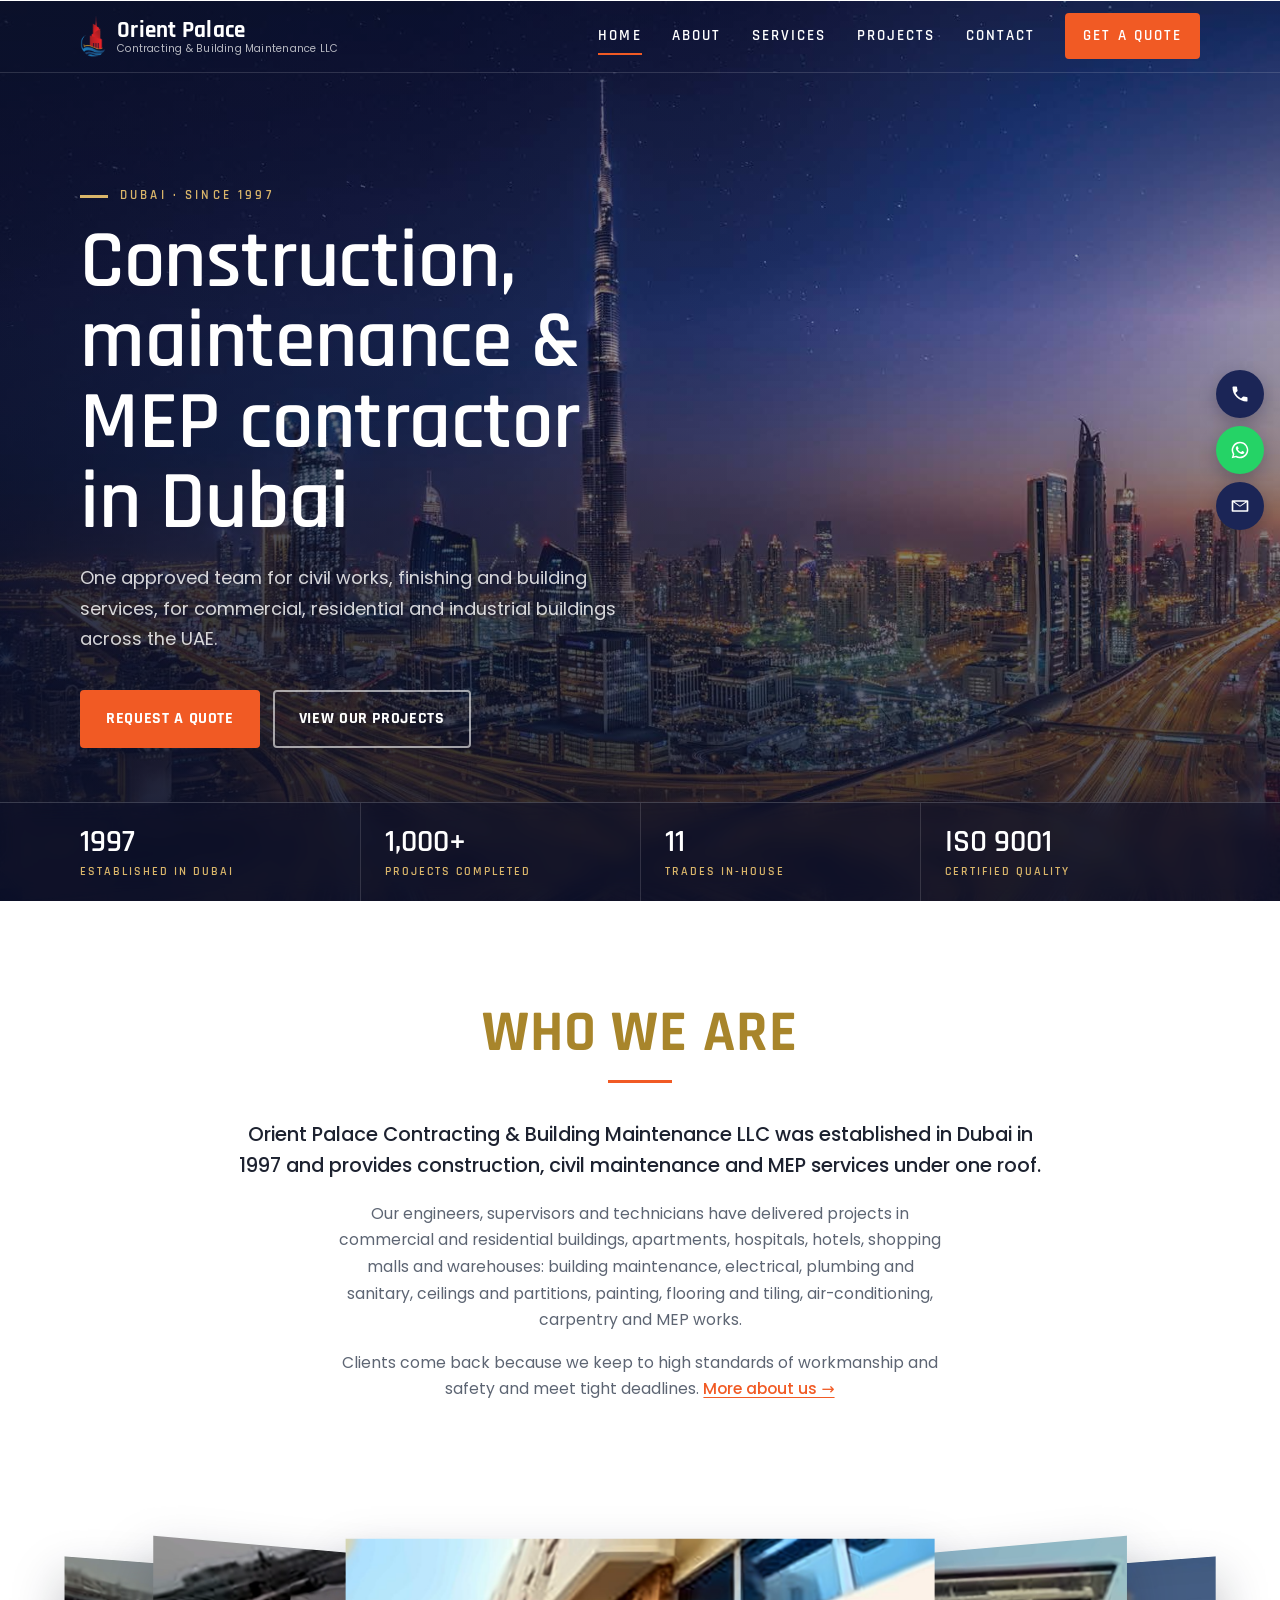
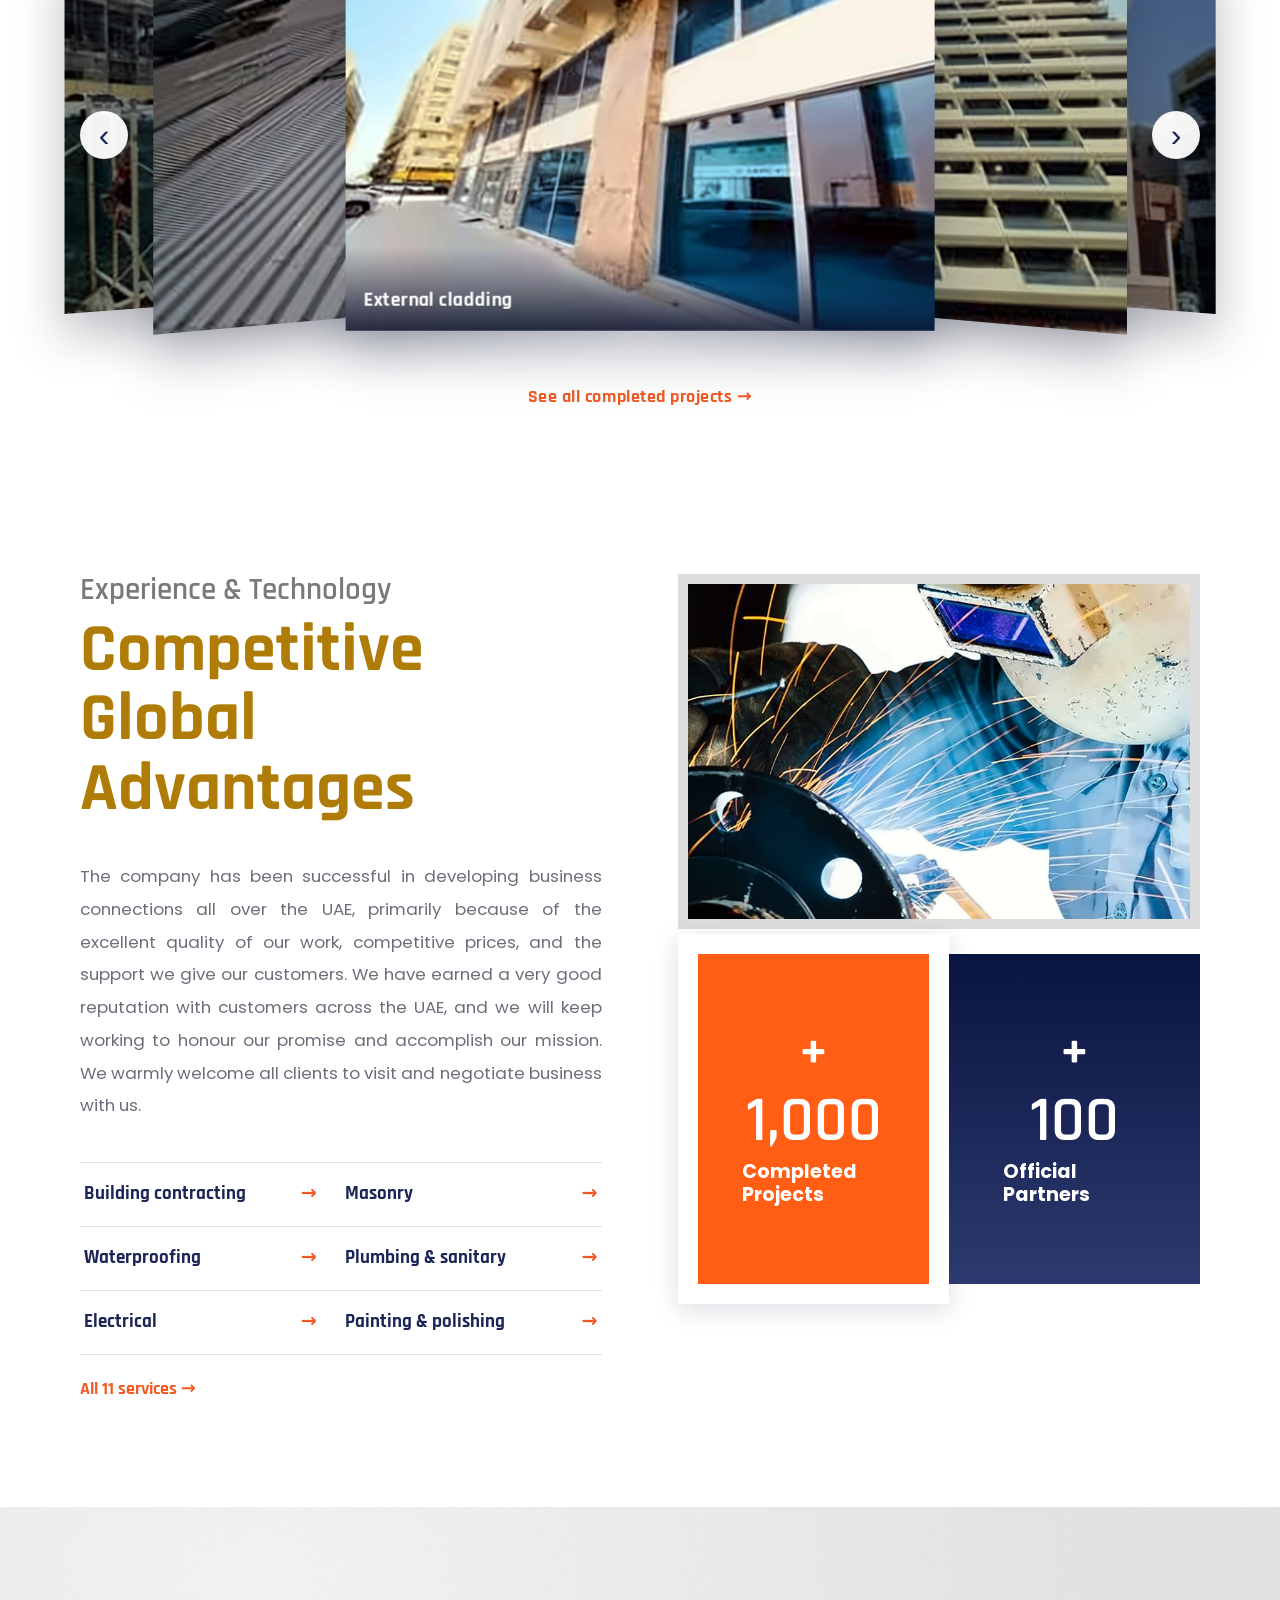
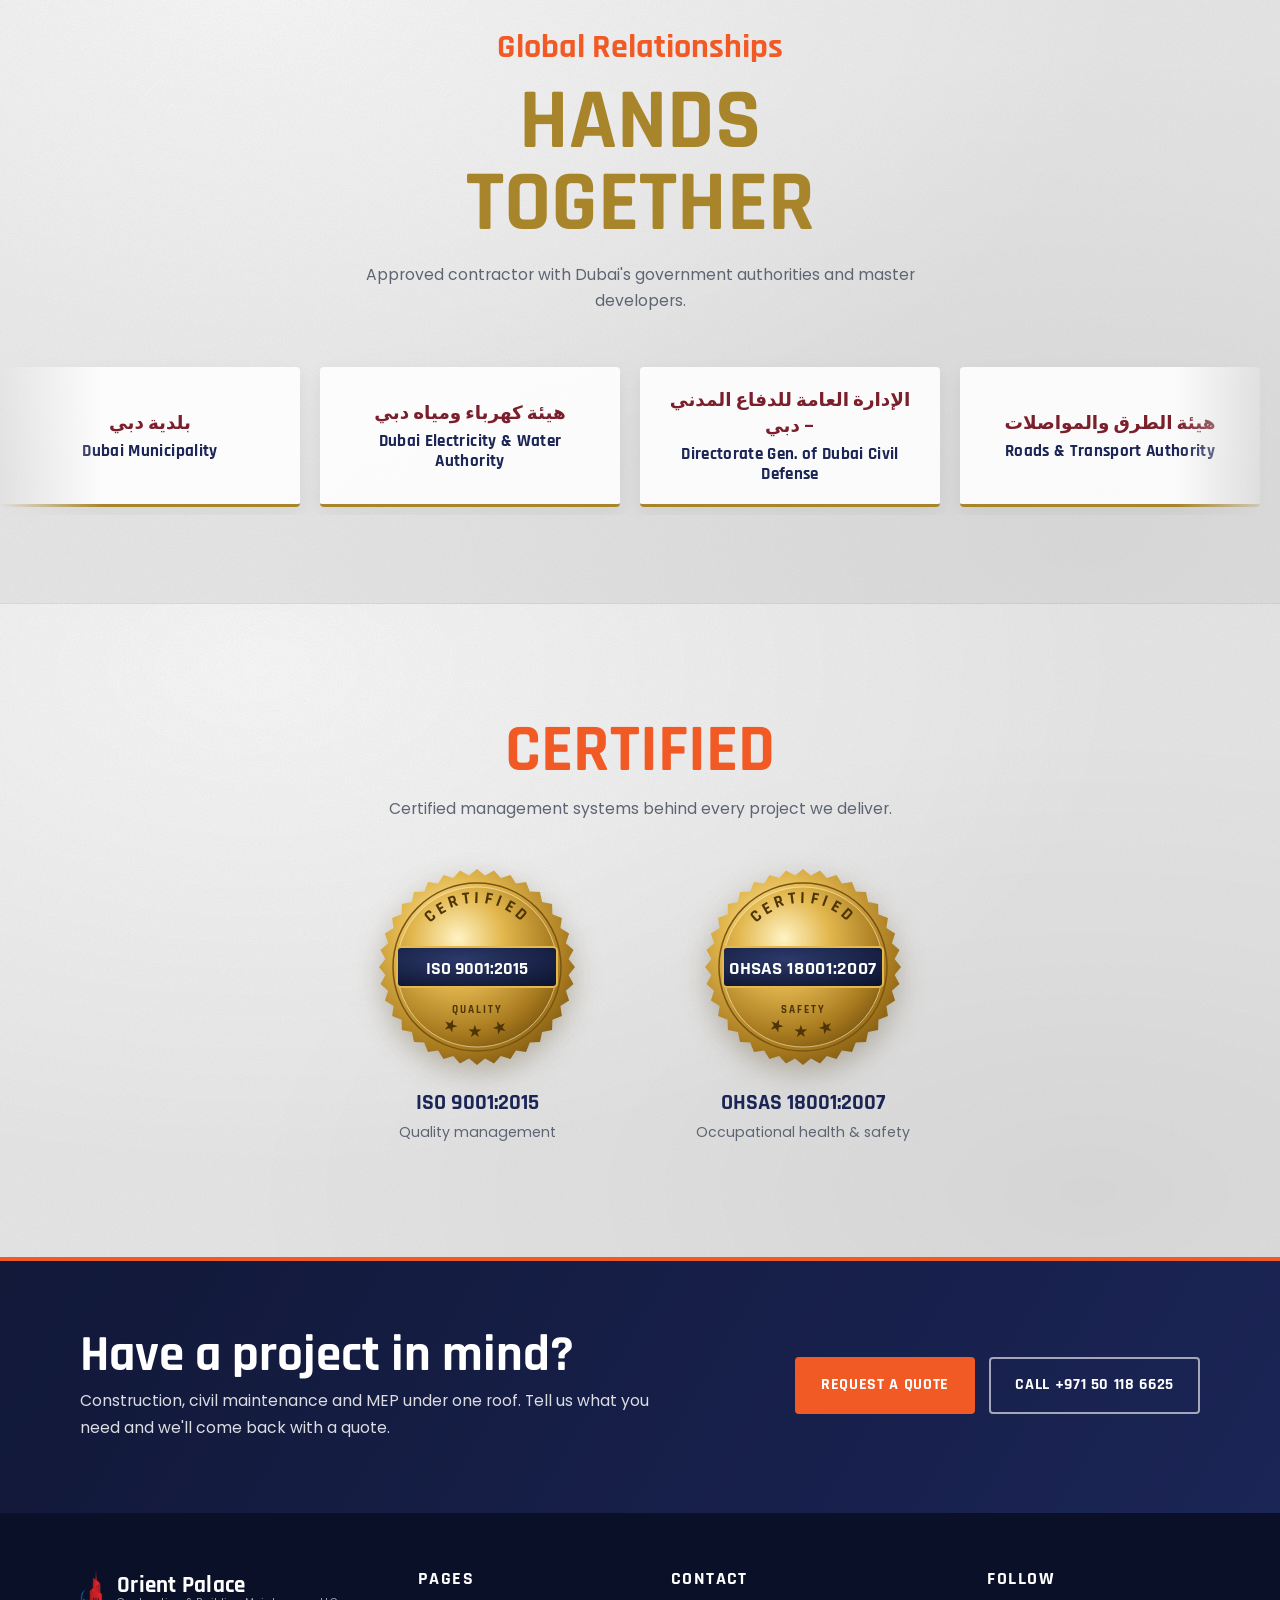
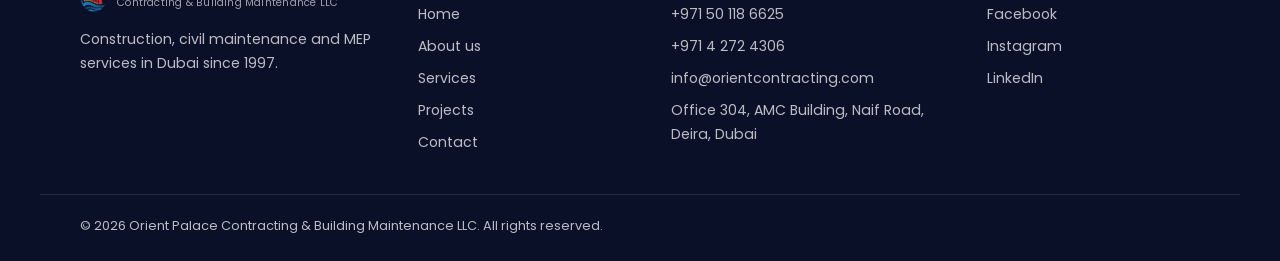
==== commit 0a18f208: "Better images" ====
--- a/public/index.html
+++ b/public/index.html
@@ -77,14 +77,14 @@
   <section class="showcase" aria-label="Project gallery">
     <div class="coverflow" data-coverflow tabindex="0" aria-roledescription="carousel">
       <ul class="cf-track">
-        <li class="cf-slide"><img src="./assets/img/prj-cladding.jpg" alt="External cladding on a G+M+16 tower" width="285" height="184"><span>External cladding</span></li>
-        <li class="cf-slide"><img src="./assets/img/prj-restoration.jpg" alt="Concrete restoration and painting of a tower" width="285" height="184" loading="lazy"><span>Concrete restoration &amp; painting</span></li>
-        <li class="cf-slide"><img src="./assets/img/prj-karam.jpg" alt="Refurbishment of Karam Fish Market" width="285" height="184" loading="lazy"><span>Karam Fish Market refurbishment</span></li>
-        <li class="cf-slide"><img src="./assets/img/prj-retaining.jpg" alt="Construction of a retaining wall" width="285" height="184" loading="lazy"><span>Retaining wall construction</span></li>
-        <li class="cf-slide"><img src="./assets/img/prj-epoxy.jpg" alt="Floor epoxy and road marking" width="285" height="184" loading="lazy"><span>Floor epoxy &amp; road marking</span></li>
-        <li class="cf-slide"><img src="./assets/img/prj-apartments.jpg" alt="Refurbishment of 48 apartments" width="285" height="184" loading="lazy"><span>48 apartments refurbished</span></li>
-        <li class="cf-slide"><img src="./assets/img/prj-meridien.jpg" alt="Block wall at Le Méridien Hotel, Garhoud" width="285" height="184" loading="lazy"><span>Le Méridien block wall</span></li>
-        <li class="cf-slide"><img src="./assets/img/prj-roofing.jpg" alt="Replacement of damaged warehouse roofing panels" width="285" height="184" loading="lazy"><span>Warehouse roofing</span></li>
+        <li class="cf-slide"><img src="./assets/img/prj-cladding.jpg" alt="External cladding on a G+M+16 tower" width="1140" height="736"><span>External cladding</span></li>
+        <li class="cf-slide"><img src="./assets/img/prj-restoration.jpg" alt="Concrete restoration and painting of a tower" width="920" height="716" loading="lazy"><span>Concrete restoration &amp; painting</span></li>
+        <li class="cf-slide"><img src="./assets/img/prj-karam.jpg" alt="Refurbishment of Karam Fish Market" width="920" height="716" loading="lazy"><span>Karam Fish Market refurbishment</span></li>
+        <li class="cf-slide"><img src="./assets/img/prj-retaining.jpg" alt="Construction of a retaining wall" width="920" height="716" loading="lazy"><span>Retaining wall construction</span></li>
+        <li class="cf-slide"><img src="./assets/img/prj-epoxy.jpg" alt="Floor epoxy and road marking" width="920" height="732" loading="lazy"><span>Floor epoxy &amp; road marking</span></li>
+        <li class="cf-slide"><img src="./assets/img/prj-apartments.jpg" alt="Refurbishment of 48 apartments" width="920" height="716" loading="lazy"><span>48 apartments refurbished</span></li>
+        <li class="cf-slide"><img src="./assets/img/prj-meridien.jpg" alt="Block wall at Le Méridien Hotel, Garhoud" width="924" height="732" loading="lazy"><span>Le Méridien block wall</span></li>
+        <li class="cf-slide"><img src="./assets/img/prj-roofing.jpg" alt="Replacement of damaged warehouse roofing panels" width="920" height="736" loading="lazy"><span>Warehouse roofing</span></li>
       </ul>
       <button class="cf-btn cf-prev" type="button" aria-label="Previous photo">&#8249;</button>
       <button class="cf-btn cf-next" type="button" aria-label="Next photo">&#8250;</button>
@@ -109,7 +109,7 @@
         <p class="svc-links-more"><a href="./services">All 11 services &rarr;</a></p>
       </div>
       <div class="adv-media">
-        <figure class="adv-photo"><img src="./assets/img/adv-welding.jpg" alt="Welder cutting steel with sparks flying" width="600" height="400"></figure>
+        <figure class="adv-photo"><img src="./assets/img/adv-welding.jpg" alt="Welder cutting steel with sparks flying" width="1600" height="1067"></figure>
         <div class="adv-stats">
           <div class="stat stat-orange"><span class="stat-plus" aria-hidden="true">+</span><p class="stat-num">1,000</p><p class="stat-label">Completed Projects</p></div>
           <div class="stat stat-navy"><span class="stat-plus" aria-hidden="true">+</span><p class="stat-num">100</p><p class="stat-label">Official Partners</p></div>
--- a/public/styles.css
+++ b/public/styles.css
@@ -111,10 +111,10 @@
 
 /* ---------- Home: 3D project carousel ---------- */
 .showcase { padding: clamp(1rem, 3vw, 2rem) 0 clamp(3rem, 6vw, 4.5rem); overflow: hidden; }
-.coverflow { position: relative; height: clamp(240px, 34vw, 360px); perspective: 1400px; outline: none; touch-action: pan-y; user-select: none; }
+.coverflow { position: relative; height: clamp(240px, 42vw, 440px); perspective: 1400px; outline: none; touch-action: pan-y; user-select: none; }
 .coverflow:focus-visible { outline: 3px solid var(--gold); outline-offset: 4px; }
 .cf-track { list-style: none; margin: 0; padding: 0; position: absolute; inset: 0; transform-style: preserve-3d; }
-.cf-slide { position: absolute; left: 50%; top: 50%; width: clamp(220px, 38vw, 480px); aspect-ratio: 3/2; margin: 0; transform-origin: center; transition: transform .6s cubic-bezier(.22,.8,.24,1), opacity .6s ease, filter .6s ease; cursor: pointer; box-shadow: 0 24px 50px rgba(17,24,56,.28); background: var(--navy-deep); }
+.cf-slide { position: absolute; left: 50%; top: 50%; width: clamp(220px, 46vw, 620px); aspect-ratio: 3/2; margin: 0; transform-origin: center; transition: transform .6s cubic-bezier(.22,.8,.24,1), opacity .6s ease, filter .6s ease; cursor: pointer; box-shadow: 0 24px 50px rgba(17,24,56,.28); background: var(--navy-deep); }
 .cf-slide img { width: 100%; height: 100%; object-fit: cover; pointer-events: none; -webkit-user-drag: none; }
 .cf-slide span { position: absolute; left: 0; right: 0; bottom: 0; padding: 2.2rem 1.1rem .85rem; background: linear-gradient(transparent, rgba(11,16,41,.85)); color: #fff; font-family: var(--display); font-weight: 700; font-size: clamp(1rem, 1.6vw, 1.3rem); letter-spacing: .02em; text-align: left; opacity: 0; transition: opacity .4s ease; }
 .cf-slide.is-active { cursor: default; }
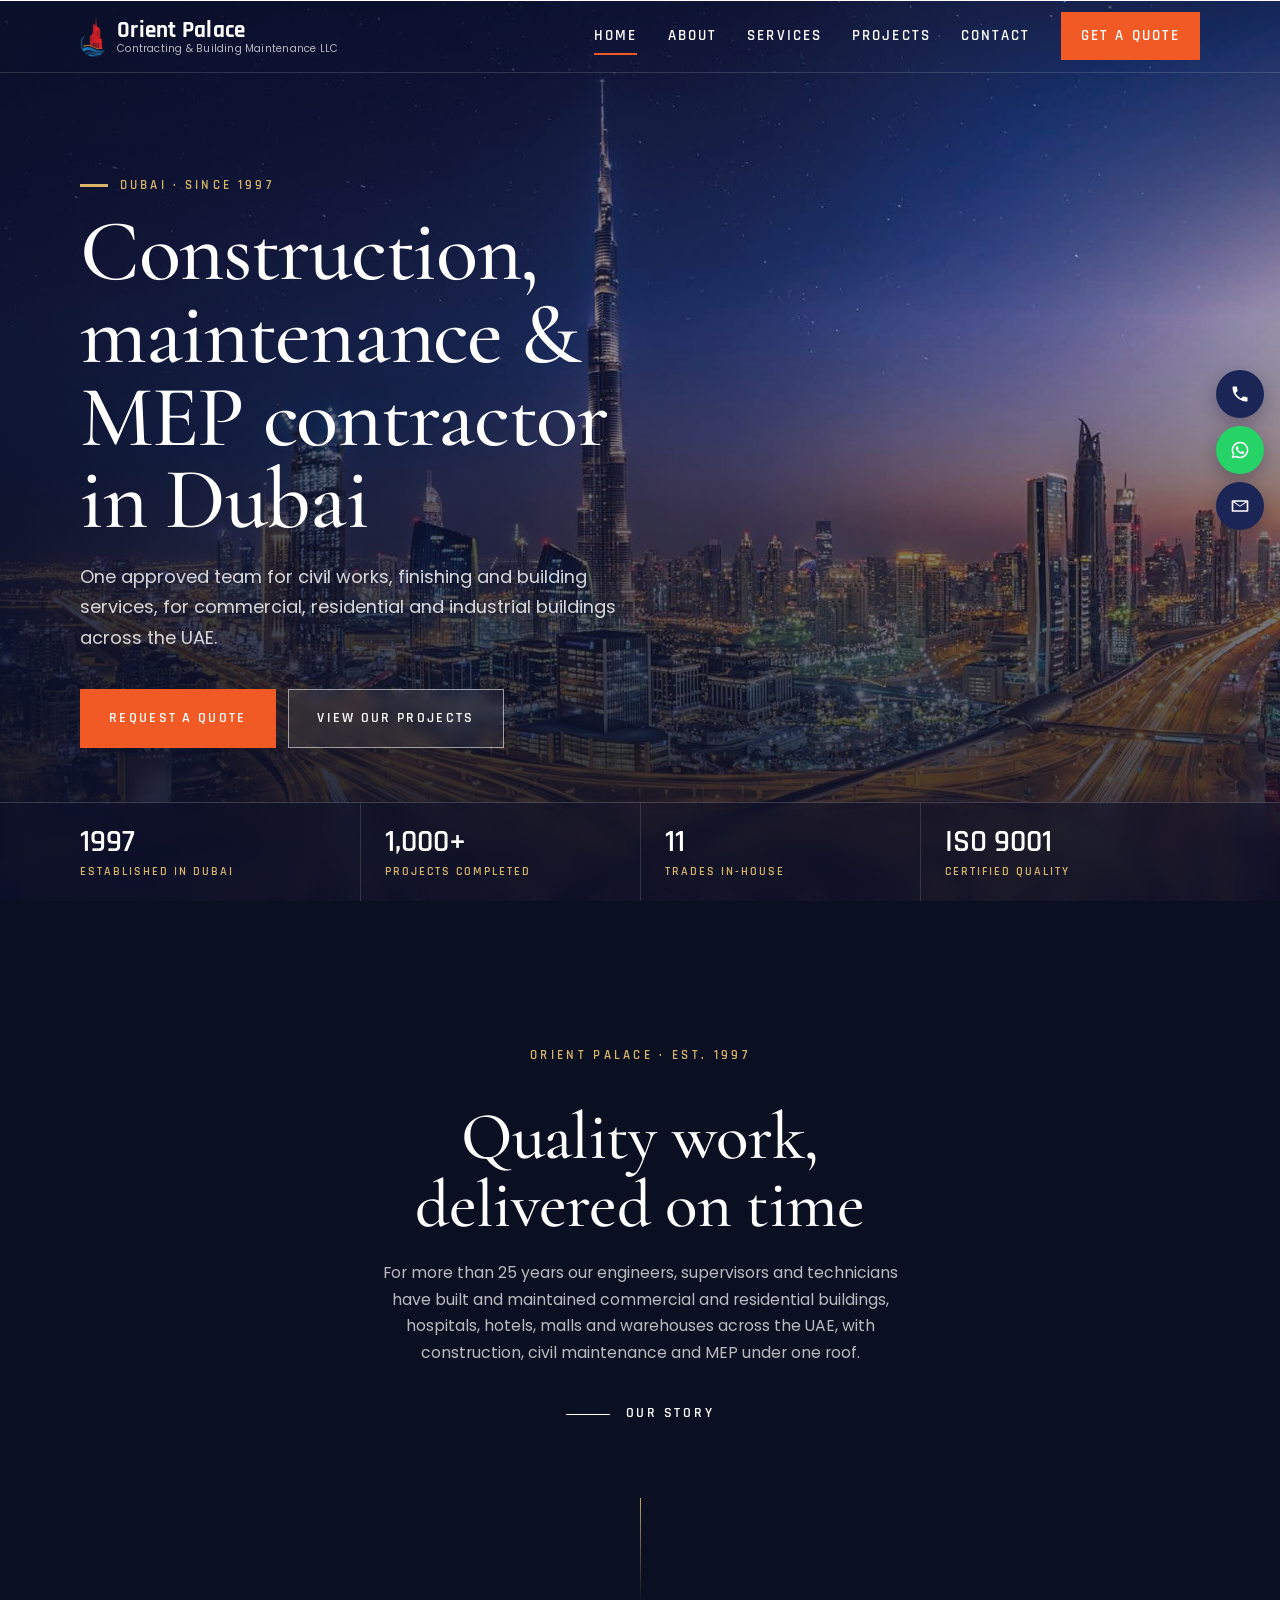
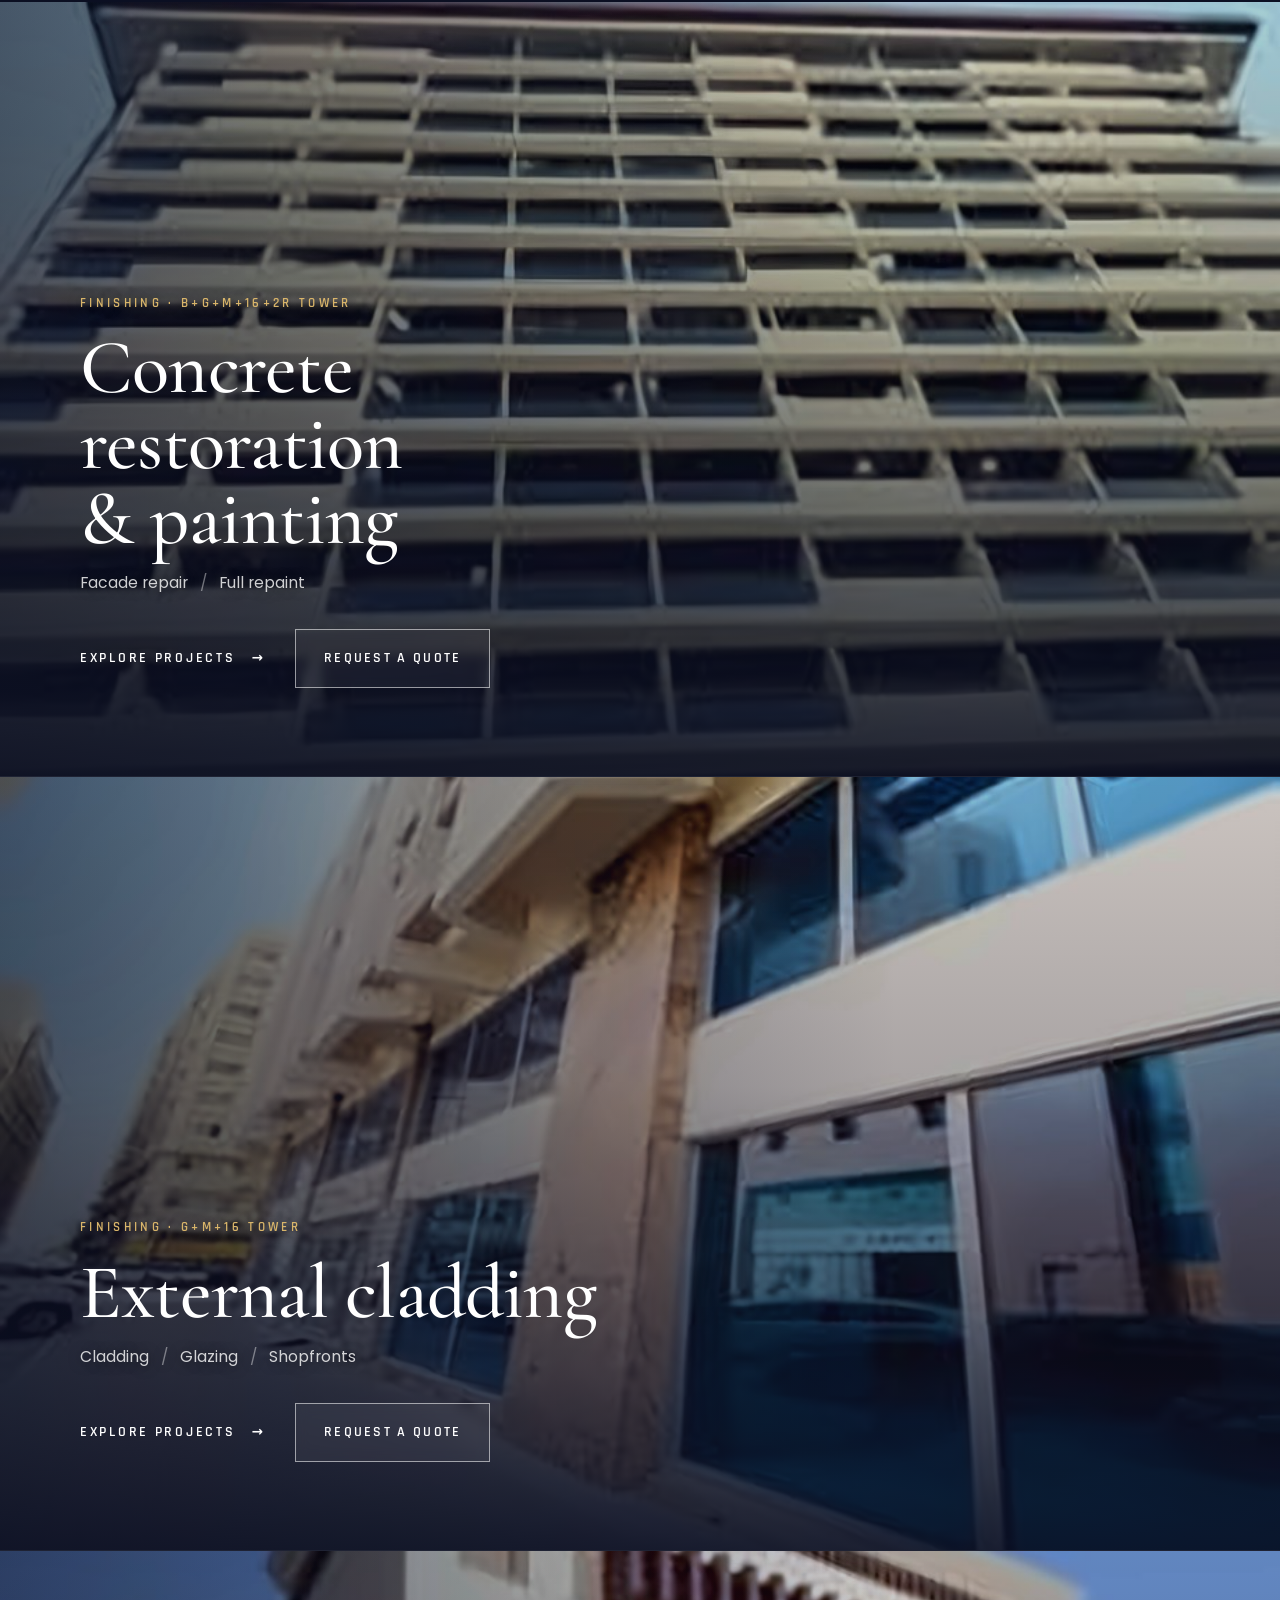
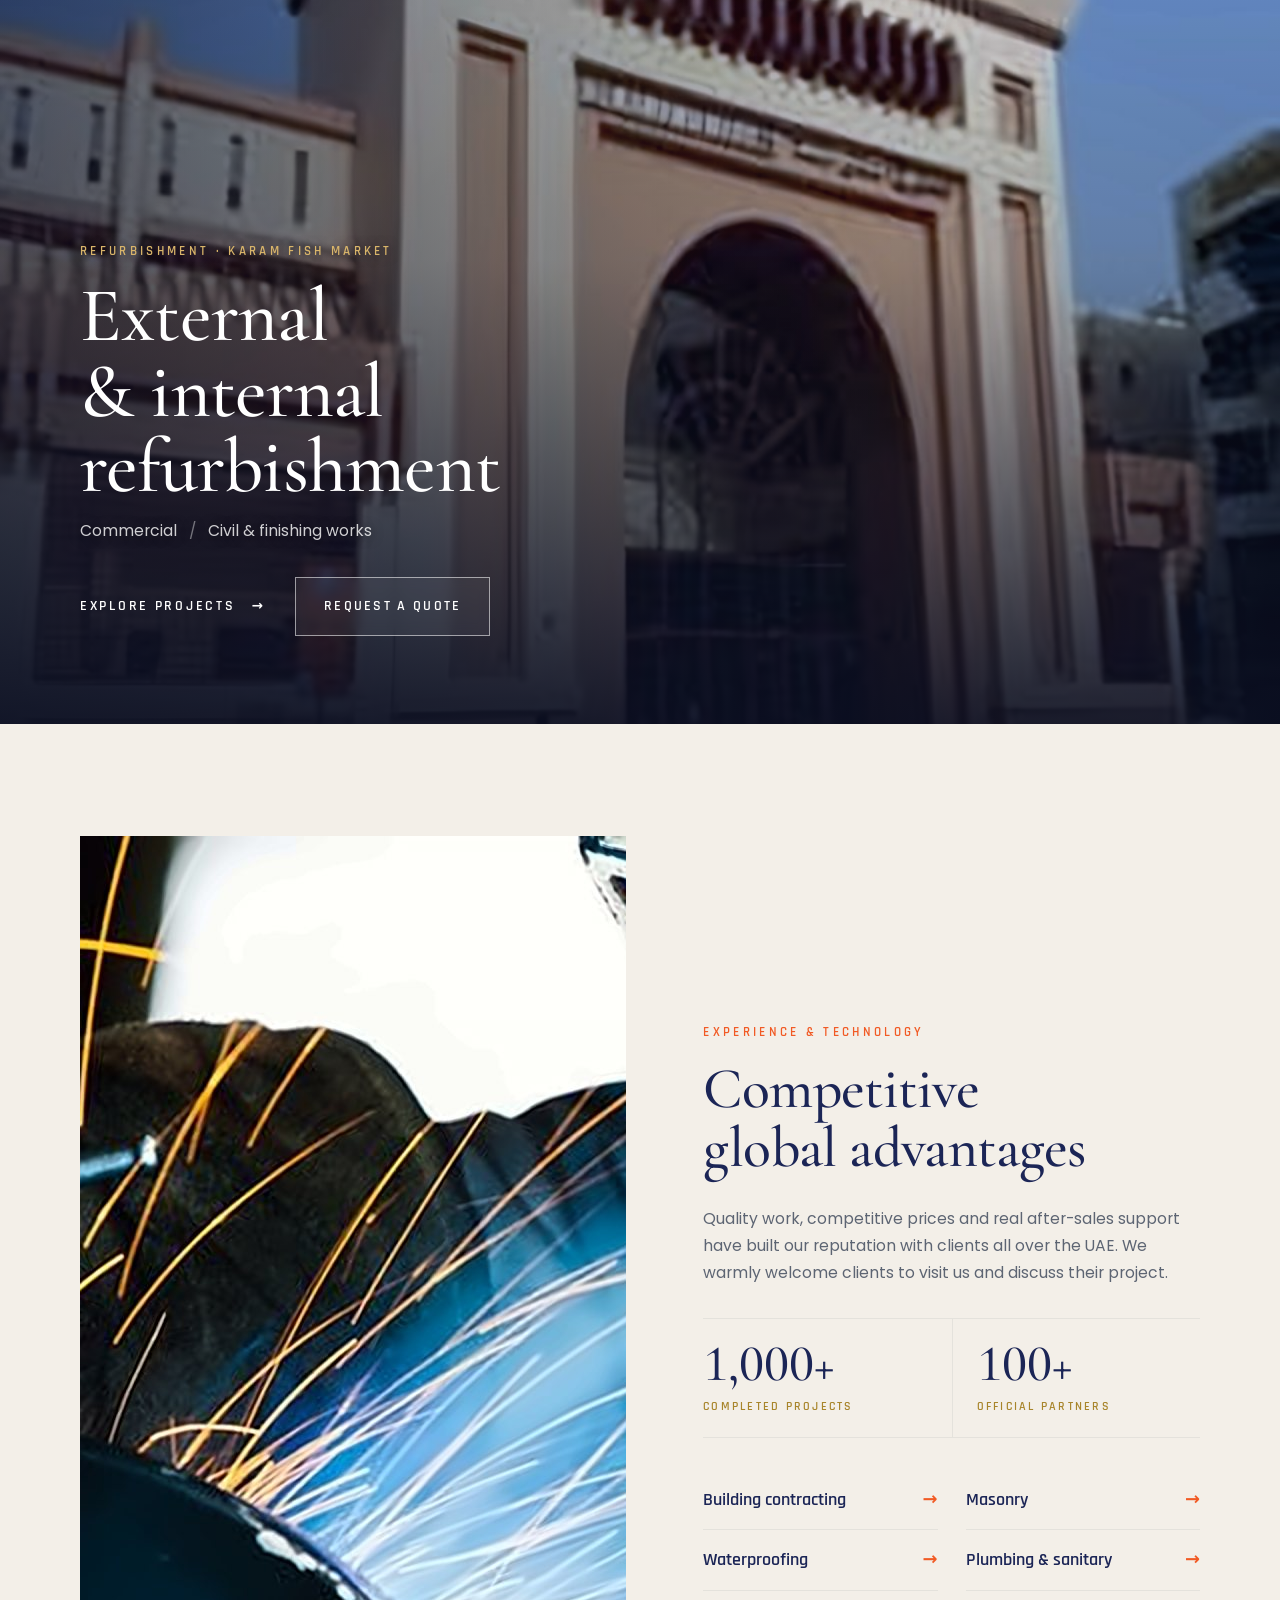
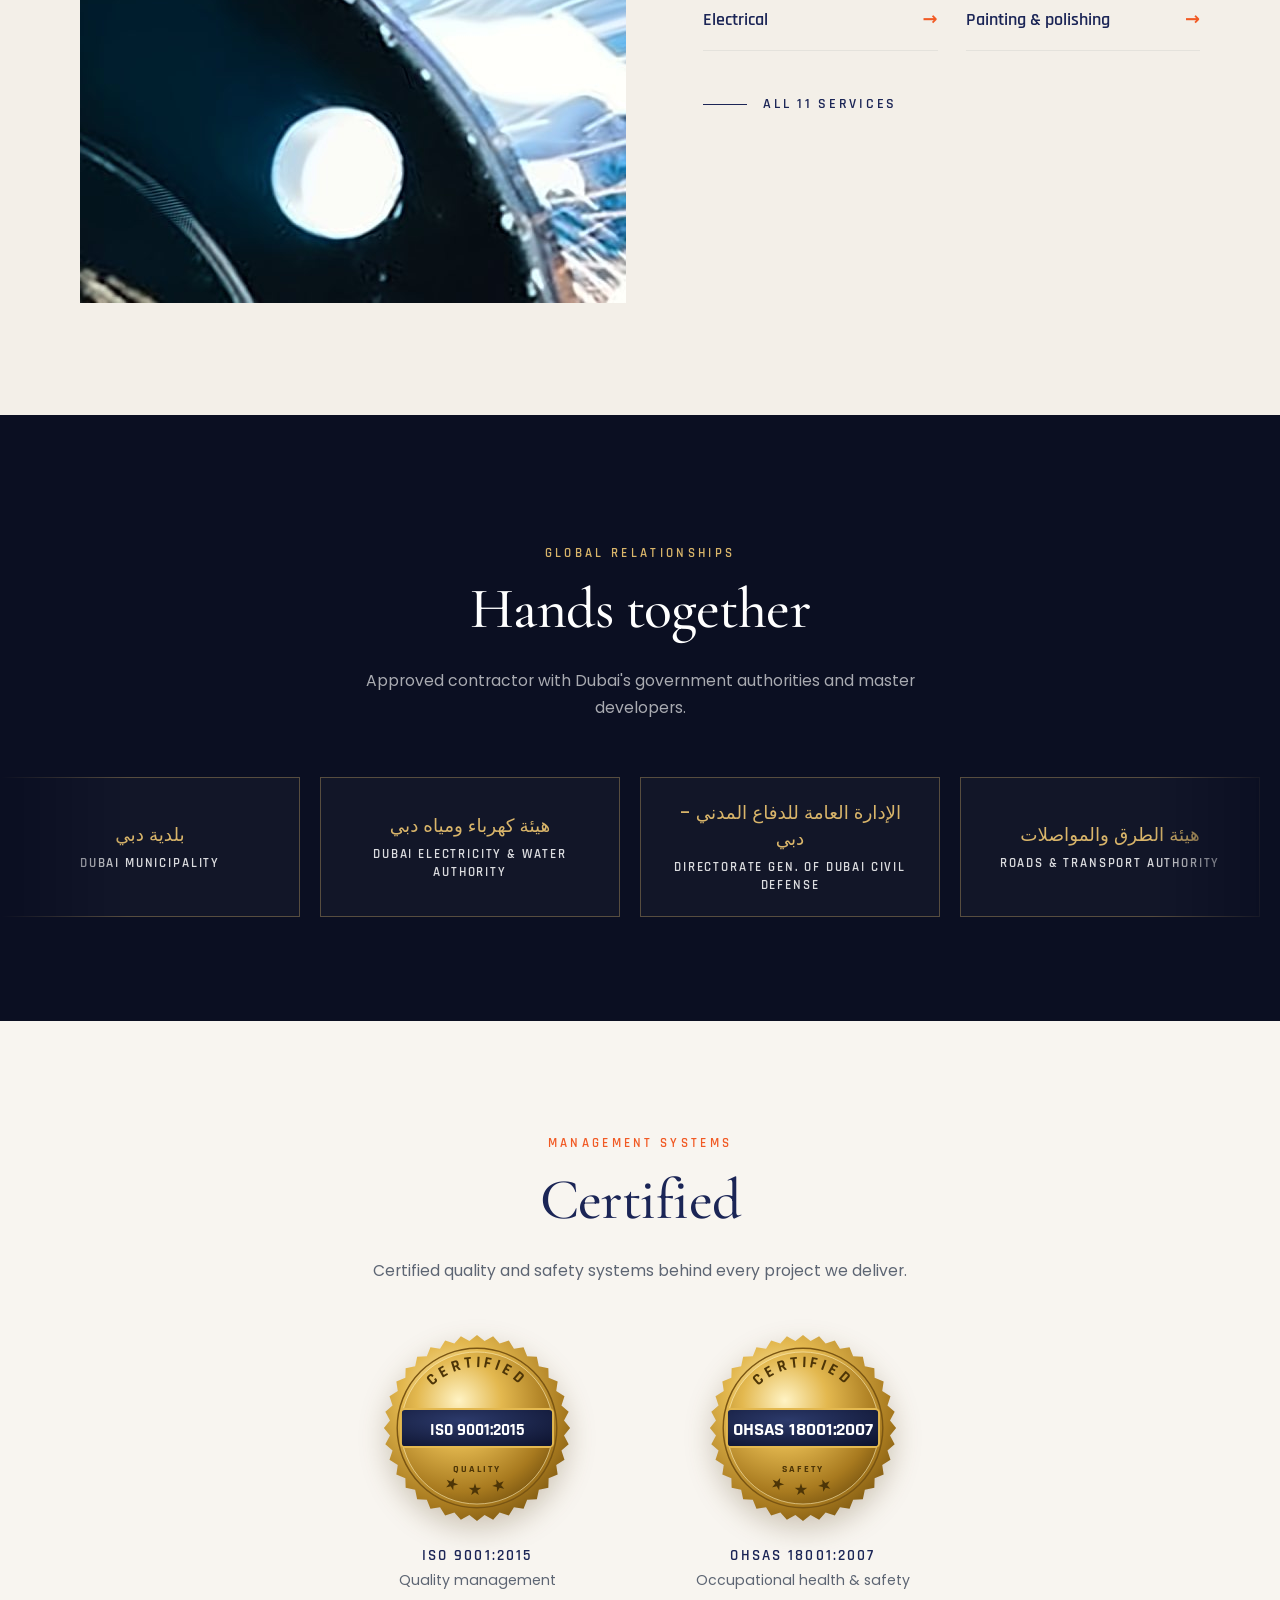
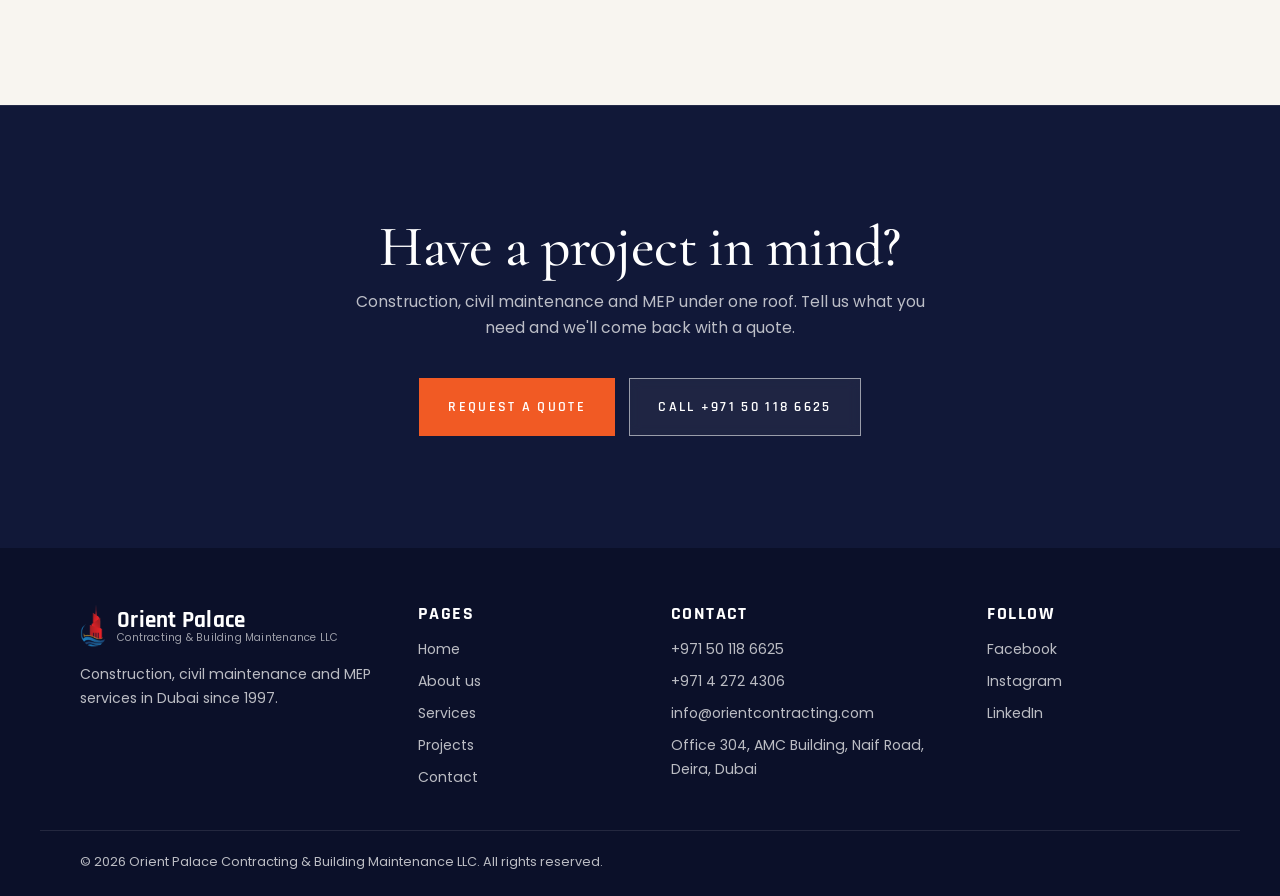
==== commit 689530c9: "Design improvements" ====
--- a/public/index.html
+++ b/public/index.html
@@ -18,7 +18,7 @@
 <link rel="icon" type="image/png" href="./assets/img/logo.png">
 <link rel="preconnect" href="https://fonts.googleapis.com">
 <link rel="preconnect" href="https://fonts.gstatic.com" crossorigin>
-<link href="https://fonts.googleapis.com/css2?family=Rajdhani:wght@500;600;700&family=Poppins:wght@400;500;600&display=swap" rel="stylesheet">
+<link href="https://fonts.googleapis.com/css2?family=Cormorant+Garamond:wght@500;600&family=Rajdhani:wght@500;600;700&family=Poppins:wght@400;500;600&display=swap" rel="stylesheet">
 <link rel="stylesheet" href="./styles.css">
 </head>
 <body class="page-index">
@@ -63,41 +63,58 @@
     </div>
   </section>
 
-  <section class="intro">
-    <div class="wrap intro-inner">
-      <h2 class="intro-title">Who we are</h2>
-      <div class="intro-body">
-        <p class="intro-lead">Orient Palace Contracting &amp; Building Maintenance LLC was established in Dubai in 1997 and provides construction, civil maintenance and MEP services under one roof.</p>
-        <p>Our engineers, supervisors and technicians have delivered projects in commercial and residential buildings, apartments, hospitals, hotels, shopping malls and warehouses: building maintenance, electrical, plumbing and sanitary, ceilings and partitions, painting, flooring and tiling, air-conditioning, carpentry and MEP works.</p>
-        <p>Clients come back because we keep to high standards of workmanship and safety and meet tight deadlines. <a href="./about">More about us &rarr;</a></p>
-      </div>
-    </div>
-  </section>
-
-  <section class="showcase" aria-label="Project gallery">
-    <div class="coverflow" data-coverflow tabindex="0" aria-roledescription="carousel">
-      <ul class="cf-track">
-        <li class="cf-slide"><img src="./assets/img/prj-cladding.jpg" alt="External cladding on a G+M+16 tower" width="1140" height="736"><span>External cladding</span></li>
-        <li class="cf-slide"><img src="./assets/img/prj-restoration.jpg" alt="Concrete restoration and painting of a tower" width="920" height="716" loading="lazy"><span>Concrete restoration &amp; painting</span></li>
-        <li class="cf-slide"><img src="./assets/img/prj-karam.jpg" alt="Refurbishment of Karam Fish Market" width="920" height="716" loading="lazy"><span>Karam Fish Market refurbishment</span></li>
-        <li class="cf-slide"><img src="./assets/img/prj-retaining.jpg" alt="Construction of a retaining wall" width="920" height="716" loading="lazy"><span>Retaining wall construction</span></li>
-        <li class="cf-slide"><img src="./assets/img/prj-epoxy.jpg" alt="Floor epoxy and road marking" width="920" height="732" loading="lazy"><span>Floor epoxy &amp; road marking</span></li>
-        <li class="cf-slide"><img src="./assets/img/prj-apartments.jpg" alt="Refurbishment of 48 apartments" width="920" height="716" loading="lazy"><span>48 apartments refurbished</span></li>
-        <li class="cf-slide"><img src="./assets/img/prj-meridien.jpg" alt="Block wall at Le Méridien Hotel, Garhoud" width="924" height="732" loading="lazy"><span>Le Méridien block wall</span></li>
-        <li class="cf-slide"><img src="./assets/img/prj-roofing.jpg" alt="Replacement of damaged warehouse roofing panels" width="920" height="736" loading="lazy"><span>Warehouse roofing</span></li>
-      </ul>
-      <button class="cf-btn cf-prev" type="button" aria-label="Previous photo">&#8249;</button>
-      <button class="cf-btn cf-next" type="button" aria-label="Next photo">&#8250;</button>
-    </div>
-    <p class="cf-more"><a href="./projects">See all completed projects &rarr;</a></p>
-  </section>
-
-  <section class="advantages">
-    <div class="wrap adv-grid">
-      <div class="adv-text">
-        <p class="adv-kicker">Experience &amp; Technology</p>
-        <h2 class="adv-title">Competitive Global Advantages</h2>
-        <p class="adv-body">The company has been successful in developing business connections all over the UAE, primarily because of the excellent quality of our work, competitive prices, and the support we give our customers. We have earned a very good reputation with customers across the UAE, and we will keep working to honour our promise and accomplish our mission. We warmly welcome all clients to visit and negotiate business with us.</p>
+  <section class="chapter">
+    <div class="wrap chapter-inner">
+      <p class="kicker">Orient Palace &middot; Est. 1997</p>
+      <h2>Quality work, delivered on time</h2>
+      <p>For more than 25 years our engineers, supervisors and technicians have built and maintained commercial and residential buildings, hospitals, hotels, malls and warehouses across the UAE, with construction, civil maintenance and MEP under one roof.</p>
+      <a href="./about" class="link-line">Our story</a>
+      <span class="chapter-rule" aria-hidden="true"></span>
+    </div>
+  </section>
+
+  <section class="panels" aria-labelledby="workTitle">
+    <h2 id="workTitle" class="sr-only">Selected projects</h2>
+    <article class="panel">
+      <img src="./assets/img/prj-restoration.jpg" alt="Residential tower after concrete restoration and repainting" width="920" height="716" loading="lazy">
+      <div class="wrap panel-inner">
+        <p class="kicker">Finishing &middot; B+G+M+16+2R tower</p>
+        <h3>Concrete restoration &amp; painting</h3>
+        <p class="panel-meta">Facade repair <span aria-hidden="true">/</span> Full repaint</p>
+        <div class="panel-actions"><a href="./projects" class="link-arrow">Explore projects</a><a href="./contact#quote" class="btn btn-ghost">Request a quote</a></div>
+      </div>
+    </article>
+    <article class="panel">
+      <img src="./assets/img/prj-cladding.jpg" alt="Ground floor of a tower with new external cladding and glazing" width="1140" height="736" loading="lazy">
+      <div class="wrap panel-inner">
+        <p class="kicker">Finishing &middot; G+M+16 tower</p>
+        <h3>External cladding</h3>
+        <p class="panel-meta">Cladding <span aria-hidden="true">/</span> Glazing <span aria-hidden="true">/</span> Shopfronts</p>
+        <div class="panel-actions"><a href="./projects" class="link-arrow">Explore projects</a><a href="./contact#quote" class="btn btn-ghost">Request a quote</a></div>
+      </div>
+    </article>
+    <article class="panel">
+      <img src="./assets/img/prj-karam.jpg" alt="Karam Fish Market entrance after refurbishment" width="920" height="716" loading="lazy">
+      <div class="wrap panel-inner">
+        <p class="kicker">Refurbishment &middot; Karam Fish Market</p>
+        <h3>External &amp; internal refurbishment</h3>
+        <p class="panel-meta">Commercial <span aria-hidden="true">/</span> Civil &amp; finishing works</p>
+        <div class="panel-actions"><a href="./projects" class="link-arrow">Explore projects</a><a href="./contact#quote" class="btn btn-ghost">Request a quote</a></div>
+      </div>
+    </article>
+  </section>
+
+  <section class="split">
+    <div class="wrap split-grid">
+      <figure class="split-media"><img src="./assets/img/adv-welding.jpg" alt="Welder cutting steel with sparks flying" width="1600" height="1067" loading="lazy"></figure>
+      <div class="split-text">
+        <p class="kicker">Experience &amp; technology</p>
+        <h2>Competitive global advantages</h2>
+        <p>Quality work, competitive prices and real after-sales support have built our reputation with clients all over the UAE. We warmly welcome clients to visit us and discuss their project.</p>
+        <dl class="split-stats">
+          <div><dt>1,000+</dt><dd>Completed projects</dd></div>
+          <div><dt>100+</dt><dd>Official partners</dd></div>
+        </dl>
         <ul class="svc-links" aria-label="Main services">
           <li><a href="./services#building">Building contracting</a></li>
           <li><a href="./services#masonry">Masonry</a></li>
@@ -106,22 +123,15 @@
           <li><a href="./services#electrical">Electrical</a></li>
           <li><a href="./services#painting">Painting &amp; polishing</a></li>
         </ul>
-        <p class="svc-links-more"><a href="./services">All 11 services &rarr;</a></p>
-      </div>
-      <div class="adv-media">
-        <figure class="adv-photo"><img src="./assets/img/adv-welding.jpg" alt="Welder cutting steel with sparks flying" width="1600" height="1067"></figure>
-        <div class="adv-stats">
-          <div class="stat stat-orange"><span class="stat-plus" aria-hidden="true">+</span><p class="stat-num">1,000</p><p class="stat-label">Completed Projects</p></div>
-          <div class="stat stat-navy"><span class="stat-plus" aria-hidden="true">+</span><p class="stat-num">100</p><p class="stat-label">Official Partners</p></div>
-        </div>
-      </div>
-    </div>
-  </section>
-
-  <section class="relations concrete">
+        <a href="./services" class="link-line">All 11 services</a>
+      </div>
+    </div>
+  </section>
+
+  <section class="relations">
     <div class="wrap">
-      <p class="rel-kicker">Global Relationships</p>
-      <h2 class="big-title">Hands Together</h2>
+      <p class="kicker">Global relationships</p>
+      <h2>Hands together</h2>
       <p class="rel-sub">Approved contractor with Dubai's government authorities and master developers.</p>
     </div>
     <div class="marquee" aria-label="Approving authorities">
@@ -136,10 +146,11 @@
     </div>
   </section>
 
-  <section class="proud concrete">
+  <section class="proud">
     <div class="wrap">
-      <h2 class="proud-title">Certified</h2>
-      <p class="rel-sub">Certified management systems behind every project we deliver.</p>
+      <p class="kicker">Management systems</p>
+      <h2>Certified</h2>
+      <p class="rel-sub">Certified quality and safety systems behind every project we deliver.</p>
       <ul class="cert-row">
       <li class="cert">
         <svg class="seal" viewBox="0 0 200 200" role="img" aria-label="ISO 9001:2015 QUALITY certified">
--- a/public/styles.css
+++ b/public/styles.css
@@ -9,10 +9,14 @@
   --muted: #5d6573;
   --line: #e4e2dc;
   --bg: #ffffff;
-  --soft: #f6f5f2;
+  --soft: #f3efe8;
+  --warm: #f8f5f0;
+  --night: #0b0f22;
+  --serif: 'Cormorant Garamond', 'Times New Roman', Georgia, serif;
+  --ease-out: cubic-bezier(.23, 1, .32, 1);
   --display: 'Rajdhani', 'Arial Narrow', system-ui, sans-serif;
   --body: 'Poppins', system-ui, sans-serif;
-  --radius: 4px;
+  --radius: 0px;
   --wrap: 1200px;
   --pad: clamp(1.25rem, 4vw, 2.5rem);
   --sec: clamp(4rem, 9vw, 7rem);
@@ -27,10 +31,11 @@
 @media (hover: hover) {
   .svc-links a:hover { color: var(--orange); }
   .svc-links a:hover::after { transform: translateX(4px); }
-  .svc-links-more a:hover, .intro-body a:hover { text-decoration: underline; }
 }
 h1, h2, h3 { font-family: var(--display); line-height: 1.05; margin: 0 0 .5em; text-wrap: balance; }
-h2 { font-size: clamp(2.1rem, 4.4vw, 3.2rem); font-weight: 700; color: var(--navy); }
+h1, h2 { font-family: var(--serif); font-weight: 500; letter-spacing: -.01em; line-height: 1.02; }
+h2 { font-size: clamp(2.4rem, 4.8vw, 3.6rem); color: var(--navy); }
+.sr-only { position: absolute; width: 1px; height: 1px; overflow: hidden; clip-path: inset(50%); white-space: nowrap; }
 h3 { font-size: 1.4rem; font-weight: 700; }
 p { margin: 0 0 1em; max-width: 68ch; }
 .wrap { max-width: var(--wrap); margin: 0 auto; padding: 0 var(--pad); }
@@ -43,19 +48,30 @@
 .eyebrow::before { content: ''; width: 28px; height: 3px; background: currentColor; }
 .eyebrow.light { color: var(--gold-light); }
 
-.btn { display: inline-flex; align-items: center; justify-content: center; gap: .5rem; background: var(--orange); color: #fff; text-decoration: none; font-family: var(--display); font-weight: 700; font-size: 1.02rem; letter-spacing: .04em; text-transform: uppercase; padding: .8rem 1.5rem; border-radius: var(--radius); border: 2px solid var(--orange); cursor: pointer; transition: background .2s, border-color .2s, color .2s, transform .2s; }
-.btn:hover { background: var(--orange-dark); border-color: var(--orange-dark); }
-.btn:active { transform: translateY(1px); }
+.btn { display: inline-flex; align-items: center; justify-content: center; gap: .5rem; background: var(--orange); color: #fff; text-decoration: none; font-family: var(--display); font-weight: 600; font-size: .9rem; letter-spacing: .16em; text-transform: uppercase; padding: 1rem 1.75rem; border-radius: 0; border: 1px solid var(--orange); cursor: pointer; transition: background-color .2s ease, border-color .2s ease, color .2s ease, transform 160ms var(--ease-out); }
+.btn:active { transform: scale(.97); }
 .btn-outline { background: transparent; color: var(--navy); border-color: var(--navy); }
-.btn-outline:hover { background: var(--navy); border-color: var(--navy); color: #fff; }
-.btn-ghost { background: transparent; border-color: rgba(255,255,255,.6); }
-.btn-ghost:hover { background: rgba(255,255,255,.12); border-color: #fff; }
-.btn-sm { padding: .5rem 1rem; font-size: .92rem; }
+.btn-ghost { background: rgba(255,255,255,.06); border-color: rgba(255,255,255,.55); -webkit-backdrop-filter: blur(6px); backdrop-filter: blur(6px); }
+.btn-sm { padding: .65rem 1.2rem; font-size: .8rem; }
 .btn-block { width: 100%; }
+@media (hover: hover) and (pointer: fine) {
+  .btn:hover { background: var(--orange-dark); border-color: var(--orange-dark); }
+  .btn-outline:hover { background: var(--navy); border-color: var(--navy); color: #fff; }
+  .btn-ghost:hover { background: #fff; border-color: #fff; color: var(--navy); }
+}
+/* Emaar-style text links: "—— Discover more" and "Explore ->" */
+.kicker { font-family: var(--display); font-size: .8rem; font-weight: 600; letter-spacing: .26em; text-transform: uppercase; color: var(--orange); margin: 0 0 1rem; }
+.link-line, .link-arrow { display: inline-flex; align-items: center; gap: 1rem; font-family: var(--display); font-weight: 600; font-size: .85rem; letter-spacing: .2em; text-transform: uppercase; text-decoration: none; color: var(--navy); }
+.link-line::before { content: ''; width: 44px; height: 1px; background: currentColor; transform-origin: left; transition: transform .3s var(--ease-out); }
+.link-arrow::after { content: '\2192'; letter-spacing: 0; transition: transform .25s var(--ease-out); }
+@media (hover: hover) and (pointer: fine) {
+  .link-line:hover::before { transform: scaleX(1.45); }
+  .link-arrow:hover::after { transform: translateX(5px); }
+}
 :focus-visible { outline: 3px solid var(--gold); outline-offset: 2px; }
 
 /* ---------- Header ---------- */
-.site-header { position: sticky; top: 0; z-index: 50; background: rgba(255,255,255,.97); backdrop-filter: blur(8px); border-bottom: 1px solid transparent; transition: box-shadow .3s, border-color .3s; }
+.site-header { position: sticky; top: 0; z-index: 50; background: rgba(248,245,240,.96); backdrop-filter: blur(8px); border-bottom: 1px solid transparent; transition: box-shadow .3s, border-color .3s; }
 body:has(main > section:first-child:is(.hero, .page-banner)) main > section:first-child { margin-top: calc(-1 * var(--header-h)); }
 body:has(main > section:first-child.page-banner) .page-banner-inner { padding-top: calc(var(--header-h) + clamp(3.5rem, 8vw, 6rem)); }
 body:has(main > section:first-child:is(.hero, .page-banner)) .site-header:not(.scrolled):not(.open) { background: transparent; backdrop-filter: none; border-color: rgba(255,255,255,.14); }
@@ -88,7 +104,7 @@
 .hero-bg { position: absolute; inset: 0; width: 100%; height: 100%; object-fit: cover; z-index: -2; }
 .hero::before { content: ''; position: absolute; inset: 0; z-index: -1; background: linear-gradient(180deg, rgba(11,16,41,.55) 0%, rgba(11,16,41,.25) 35%, rgba(11,16,41,.85) 100%), linear-gradient(90deg, rgba(11,16,41,.7), transparent 70%); }
 .hero-inner { width: 100%; padding-top: calc(var(--header-h) + clamp(3rem, 8vh, 6rem)); padding-bottom: clamp(2.5rem, 6vh, 4.5rem); }
-.hero h1 { font-size: clamp(2.8rem, 6.4vw, 5.6rem); color: #fff; font-weight: 600; letter-spacing: -.005em; line-height: .98; margin-bottom: 1.25rem; max-width: 14ch; }
+.hero h1 { font-size: clamp(3rem, 6.8vw, 6rem); color: #fff; font-weight: 500; letter-spacing: -.015em; line-height: .95; margin-bottom: 1.25rem; max-width: 14ch; }
 .hero-sub { font-size: clamp(1.02rem, 1.4vw, 1.18rem); color: rgba(255,255,255,.82); margin-bottom: 2.25rem; max-width: 50ch; }
 .hero-actions { display: flex; gap: .8rem; flex-wrap: wrap; }
 .hero-bar { border-top: 1px solid rgba(255,255,255,.18); background: rgba(11,16,41,.55); backdrop-filter: blur(10px); -webkit-backdrop-filter: blur(10px); }
@@ -99,106 +115,80 @@
 .hero-facts strong { font-family: var(--display); font-weight: 600; font-size: clamp(1.6rem, 2.4vw, 2.1rem); color: #fff; }
 .hero-facts span { font-family: var(--display); font-size: .78rem; font-weight: 600; letter-spacing: .16em; text-transform: uppercase; color: var(--gold-light); }
 
-/* ---------- Home: Introduction ---------- */
-.intro { padding: clamp(3.5rem, 8vw, 6.5rem) 0 clamp(2.5rem, 5vw, 4rem); text-align: center; }
-.intro-inner { max-width: 900px; }
-.intro-title { font-size: clamp(2.4rem, 5vw, 3.6rem); font-weight: 700; color: var(--gold); text-transform: uppercase; letter-spacing: .02em; margin: 0 auto .35rem; }
-.intro-title::after { content: ''; display: block; width: 64px; height: 3px; background: var(--orange); margin: 1rem auto 0; }
-.intro-body { margin-top: 2.25rem; }
-.intro-body p { margin-inline: auto; color: var(--muted); }
-.intro-body a { color: var(--orange); font-weight: 500; text-underline-offset: 3px; }
-.intro-body .intro-lead { font-size: clamp(1.08rem, 1.6vw, 1.22rem); color: var(--ink); font-weight: 500; line-height: 1.6; }
-
-/* ---------- Home: 3D project carousel ---------- */
-.showcase { padding: clamp(1rem, 3vw, 2rem) 0 clamp(3rem, 6vw, 4.5rem); overflow: hidden; }
-.coverflow { position: relative; height: clamp(240px, 42vw, 440px); perspective: 1400px; outline: none; touch-action: pan-y; user-select: none; }
-.coverflow:focus-visible { outline: 3px solid var(--gold); outline-offset: 4px; }
-.cf-track { list-style: none; margin: 0; padding: 0; position: absolute; inset: 0; transform-style: preserve-3d; }
-.cf-slide { position: absolute; left: 50%; top: 50%; width: clamp(220px, 46vw, 620px); aspect-ratio: 3/2; margin: 0; transform-origin: center; transition: transform .6s cubic-bezier(.22,.8,.24,1), opacity .6s ease, filter .6s ease; cursor: pointer; box-shadow: 0 24px 50px rgba(17,24,56,.28); background: var(--navy-deep); }
-.cf-slide img { width: 100%; height: 100%; object-fit: cover; pointer-events: none; -webkit-user-drag: none; }
-.cf-slide span { position: absolute; left: 0; right: 0; bottom: 0; padding: 2.2rem 1.1rem .85rem; background: linear-gradient(transparent, rgba(11,16,41,.85)); color: #fff; font-family: var(--display); font-weight: 700; font-size: clamp(1rem, 1.6vw, 1.3rem); letter-spacing: .02em; text-align: left; opacity: 0; transition: opacity .4s ease; }
-.cf-slide.is-active { cursor: default; }
-.cf-slide.is-active span { opacity: 1; }
-.cf-btn { position: absolute; top: 50%; z-index: 60; width: 48px; height: 48px; margin-top: -24px; border-radius: 50%; border: 0; background: rgba(255,255,255,.95); color: var(--navy); font-size: 2rem; line-height: 1; cursor: pointer; box-shadow: 0 6px 18px rgba(17,24,56,.2); transition: background .2s, color .2s, transform .15s; }
-.cf-btn:hover { background: var(--orange); color: #fff; }
-.cf-btn:active { transform: scale(.94); }
-.cf-prev { left: max(var(--pad), calc(50% - 560px)); }
-.cf-next { right: max(var(--pad), calc(50% - 560px)); }
-.cf-more { text-align: center; margin: 1.75rem auto 0; }
-.cf-more a { font-family: var(--display); font-weight: 700; font-size: 1.1rem; color: var(--orange); text-decoration: none; letter-spacing: .03em; }
-.cf-more a:hover { text-decoration: underline; text-underline-offset: 4px; }
-
-/* ---------- Home: Advantages ---------- */
-.advantages { padding: clamp(3rem, 7vw, 6rem) 0 clamp(4rem, 8vw, 7rem); }
-/* Colours, fonts and borders taken from the original orientcontracting.com section */
-.advantages { --adv-orange: #ff5e14; --adv-navy: #2e396f; --adv-grey: #7a7a7a; --adv-gold: #b07c08; }
-.adv-grid { display: grid; grid-template-columns: 1fr 1fr; gap: clamp(2.5rem, 6vw, 6rem); align-items: start; }
-.adv-kicker { font-family: var(--display); font-weight: 600; font-size: clamp(1.5rem, 2.4vw, 2.1rem); color: var(--adv-grey); line-height: 1.1; margin: 0 0 .5rem; }
-.adv-title { font-size: clamp(3rem, 5.6vw, 4.25rem); font-weight: 700; color: var(--adv-gold); line-height: 1.02; margin: 0 0 2.25rem; max-width: 9ch; }
-.adv-body { font-family: var(--body); color: #6b6f7a; font-size: 1.05rem; line-height: 1.95; text-align: justify; hyphens: auto; max-width: none; }
-
-.svc-links { list-style: none; padding: 0; margin: 2.5rem 0 0; display: grid; grid-template-columns: 1fr 1fr; border-top: 1px solid var(--line); }
+/* ---------- Home: dark chapter break (Emaar) ---------- */
+.chapter { background: var(--night); color: #fff; text-align: center; padding: clamp(5rem, 12vw, 9rem) 0 0; }
+.chapter-inner { display: flex; flex-direction: column; align-items: center; }
+.chapter .kicker { color: var(--gold-light); }
+.chapter h2 { color: #fff; font-size: clamp(2.6rem, 5.4vw, 4.2rem); max-width: 18ch; margin-bottom: 1.25rem; }
+.chapter p { color: rgba(255,255,255,.72); max-width: 58ch; margin: 0 auto 2.25rem; }
+.chapter .link-line { color: #fff; }
+.chapter-rule { display: block; width: 1px; height: clamp(4rem, 9vw, 6.5rem); margin-top: clamp(3rem, 6vw, 4.5rem); background: linear-gradient(rgba(217,181,106,.9), rgba(217,181,106,0)); }
+
+/* ---------- Home: full-bleed project panels (Emaar) ---------- */
+.panels { background: var(--night); }
+.panel { position: relative; min-height: clamp(520px, 86svh, 860px); display: flex; align-items: flex-end; color: #fff; overflow: hidden; isolation: isolate; }
+.panel + .panel { border-top: 1px solid rgba(255,255,255,.08); }
+.panel > img { position: absolute; inset: 0; width: 100%; height: 100%; object-fit: cover; z-index: -2; transition: transform 1.2s var(--ease-out); }
+.panel::before { content: ''; position: absolute; inset: 0; z-index: -1; background: linear-gradient(180deg, rgba(11,15,34,.2) 0%, rgba(11,15,34,.35) 40%, rgba(11,15,34,.92) 100%), linear-gradient(90deg, rgba(11,15,34,.6), transparent 70%); }
+.panel .kicker, .panel-meta { text-shadow: 0 1px 12px rgba(0,0,0,.5); }
+.panel-inner { width: 100%; padding-top: 4rem; padding-bottom: clamp(3rem, 7vw, 5.5rem); }
+.panel .kicker { color: var(--gold-light); }
+.panel h3 { font-family: var(--serif); font-weight: 500; font-size: clamp(2.6rem, 6vw, 5rem); line-height: .98; letter-spacing: -.01em; margin: 0 0 .9rem; max-width: 14ch; }
+.panel-meta { color: rgba(255,255,255,.8); margin-bottom: 2rem; }
+.panel-meta span { margin: 0 .5rem; opacity: .5; }
+.panel-actions { display: flex; align-items: center; gap: 2rem; flex-wrap: wrap; }
+.panel .link-arrow { color: #fff; }
+@media (hover: hover) and (pointer: fine) { .panel:hover > img { transform: scale(1.03); } }
+
+/* ---------- Home: editorial split row (Emaar) ---------- */
+.split { background: var(--soft); padding: var(--sec) 0; }
+.split-grid { display: grid; grid-template-columns: 1.1fr 1fr; gap: clamp(2.5rem, 6vw, 6rem); align-items: center; }
+.split-media { margin: 0; overflow: hidden; }
+.split-media img { width: 100%; aspect-ratio: 4/5; object-fit: cover; object-position: 22% 50%; }
+.split-text > p:not(.kicker) { color: var(--muted); }
+.split-stats { display: grid; grid-template-columns: 1fr 1fr; margin: 2rem 0 0; border-top: 1px solid var(--line); border-bottom: 1px solid var(--line); }
+.split-stats div { padding: 1.25rem 0; }
+.split-stats div + div { padding-left: 1.5rem; border-left: 1px solid var(--line); }
+.split-stats dt { font-family: var(--serif); font-weight: 500; font-size: clamp(2.4rem, 4vw, 3.2rem); line-height: 1; color: var(--navy); font-variant-numeric: lining-nums tabular-nums; }
+.split-stats dd { margin: .35rem 0 0; font-family: var(--display); font-weight: 600; font-size: .78rem; letter-spacing: .18em; text-transform: uppercase; color: var(--gold); }
+.svc-links { list-style: none; padding: 0; margin: 2rem 0 2.25rem; display: grid; grid-template-columns: 1fr 1fr; column-gap: 1.75rem; }
 .svc-links li { border-bottom: 1px solid var(--line); }
-.svc-links a { display: flex; justify-content: space-between; align-items: center; gap: 1rem; padding: .95rem .25rem; text-decoration: none; font-family: var(--display); font-weight: 700; font-size: 1.2rem; color: var(--navy); transition: color .2s; }
-.svc-links li:nth-child(odd) a { margin-right: 1.25rem; }
-.svc-links a::after { content: '\2192'; color: var(--orange); transition: transform .2s; }
-.svc-links-more { margin: 1.25rem 0 0; }
-.svc-links-more a { font-family: var(--display); font-weight: 700; font-size: 1.1rem; color: var(--orange); text-decoration: none; }
-
-.adv-media { display: grid; gap: 1.6rem; }
-.adv-photo { margin: 0; border: 10px solid #ddd; background: #ddd; }
-.adv-photo img { width: 100%; height: auto; aspect-ratio: 3/2; object-fit: cover; }
-.adv-stats { display: grid; grid-template-columns: 1fr 1fr; gap: 1.25rem; position: relative; }
-/* White shadowed card that sits behind the orange counter, as on the original */
-.adv-stats::before { content: ''; position: absolute; left: 0; top: -1.25rem; bottom: -1.25rem; width: calc(50% - .625rem + 1.25rem); background: #fff; box-shadow: 0 6px 24px rgba(17,24,56,.14); }
-.stat { position: relative; min-height: clamp(260px, 26vw, 330px); color: #fff; display: flex; flex-direction: column; align-items: center; justify-content: center; padding: 1.5rem 1rem; }
-.stat-orange { background: var(--adv-orange); margin-left: 1.25rem; }
-.stat-navy { background: linear-gradient(#091441, var(--adv-navy)); }
-.stat-plus { font-family: var(--display); font-weight: 700; font-size: clamp(2.6rem, 4vw, 3.4rem); line-height: .8; margin-bottom: 1.1rem; }
-.stat-num, .stat-label { width: max-content; max-width: 100%; }
-.stat-num { font-family: var(--display); font-weight: 600; font-size: clamp(3rem, 5vw, 4.3rem); line-height: .95; margin: 0; font-variant-numeric: tabular-nums; }
-.stat-label { font-family: var(--body); font-weight: 700; font-size: clamp(1rem, 1.5vw, 1.2rem); line-height: 1.2; margin: .5rem 0 0; min-width: 6.5em; max-width: 7.5em; text-wrap: balance; }
-
-/* ---------- Home: concrete sections ---------- */
-.concrete {
-  background-color: #e6e6e6;
-  background-image: url("data:image/svg+xml,%3Csvg xmlns='http://www.w3.org/2000/svg' width='300' height='300'%3E%3Cfilter id='n'%3E%3CfeTurbulence type='fractalNoise' baseFrequency='.75' numOctaves='3' stitchTiles='stitch'/%3E%3CfeColorMatrix values='0 0 0 0 0.5  0 0 0 0 0.5  0 0 0 0 0.5  0 0 0 .22 0'/%3E%3C/filter%3E%3Crect width='100%25' height='100%25' filter='url(%23n)'/%3E%3C/svg%3E"),
-    radial-gradient(ellipse at 20% 10%, rgba(255,255,255,.75), transparent 60%),
-    radial-gradient(ellipse at 85% 90%, rgba(0,0,0,.06), transparent 55%);
-  text-align: center;
-}
-.relations { padding: clamp(4rem, 9vw, 7rem) 0 clamp(3.5rem, 7vw, 5.5rem); overflow: hidden; }
-.rel-kicker { font-family: var(--display); font-weight: 700; color: var(--orange); font-size: clamp(1.5rem, 2.8vw, 2.1rem); margin: 0 auto .3rem; }
-.big-title { font-size: clamp(3rem, 7vw, 5.4rem); color: var(--gold); text-transform: uppercase; line-height: .95; margin: 0 auto 1rem; max-width: 8ch; }
-.rel-sub { color: var(--muted); margin: 0 auto 2.75rem; }
-
-.marquee { position: relative; -webkit-mask-image: linear-gradient(90deg, transparent, #000 8%, #000 92%, transparent); mask-image: linear-gradient(90deg, transparent, #000 8%, #000 92%, transparent); }
-.marquee-track { list-style: none; margin: 0; padding: .5rem 0; display: flex; gap: 1.25rem; width: max-content; animation: marquee 38s linear infinite; }
+.svc-links a { display: flex; justify-content: space-between; align-items: center; gap: 1rem; padding: .9rem 0; text-decoration: none; font-family: var(--display); font-weight: 600; font-size: 1.12rem; color: var(--navy); transition: color .2s ease; }
+.svc-links a::after { content: '\2192'; color: var(--orange); transition: transform .25s var(--ease-out); }
+
+/* ---------- Home: authorities on a dark band (Binghatti) ---------- */
+.relations { background: var(--night); color: #fff; text-align: center; padding: clamp(5rem, 10vw, 8rem) 0 clamp(4rem, 8vw, 6rem); overflow: hidden; }
+.relations .kicker { color: var(--gold-light); }
+.relations h2 { color: #fff; }
+.relations .rel-sub { color: rgba(255,255,255,.65); }
+.rel-sub { color: var(--muted); margin: 0 auto 3rem; }
+.relations .kicker, .proud .kicker { margin-inline: auto; }
+.marquee { position: relative; -webkit-mask-image: linear-gradient(90deg, transparent, #000 10%, #000 90%, transparent); mask-image: linear-gradient(90deg, transparent, #000 10%, #000 90%, transparent); }
+.marquee-track { list-style: none; margin: 0; padding: .5rem 0; display: flex; gap: 1.25rem; width: max-content; animation: marquee 42s linear infinite; }
 .marquee:hover .marquee-track { animation-play-state: paused; }
 @keyframes marquee { to { transform: translateX(calc(-50% - .625rem)); } }
-.auth { flex: 0 0 auto; width: 300px; min-height: 130px; background: rgba(255,255,255,.88); border-radius: var(--radius); box-shadow: 0 6px 20px rgba(0,0,0,.06); display: flex; flex-direction: column; align-items: center; justify-content: center; gap: .35rem; padding: 1.25rem 1.5rem; border-bottom: 3px solid var(--gold); }
-.auth-ar { font-size: 1.15rem; font-weight: 600; color: #7a1f2b; line-height: 1.4; }
-.auth-en { font-family: var(--display); font-weight: 700; font-size: 1.05rem; color: var(--navy); line-height: 1.2; letter-spacing: .02em; }
-
-.proud { padding: clamp(4rem, 9vw, 7rem) 0; border-top: 1px solid rgba(0,0,0,.05); }
-.proud-title { font-size: clamp(2.6rem, 5.6vw, 4.2rem); color: var(--orange); text-transform: uppercase; margin: 0 auto .6rem; }
+.auth { flex: 0 0 auto; width: 300px; min-height: 140px; border: 1px solid rgba(217,181,106,.35); background: rgba(255,255,255,.03); display: flex; flex-direction: column; align-items: center; justify-content: center; gap: .45rem; padding: 1.25rem 1.5rem; }
+.auth-ar { font-size: 1.15rem; font-weight: 500; color: var(--gold-light); line-height: 1.4; }
+.auth-en { font-family: var(--display); font-weight: 600; font-size: .82rem; letter-spacing: .14em; text-transform: uppercase; color: rgba(255,255,255,.85); line-height: 1.35; }
+
+/* ---------- Home: certifications ---------- */
+.proud { background: var(--warm); text-align: center; padding: var(--sec) 0; }
 .cert-row { list-style: none; margin: 0; padding: 0; display: grid; grid-template-columns: repeat(2, 1fr); gap: 2rem; max-width: 620px; margin-inline: auto; }
 .cert { display: flex; flex-direction: column; align-items: center; }
-.seal { width: min(200px, 100%); height: auto; filter: drop-shadow(0 10px 14px rgba(70,45,0,.28)); transition: transform .5s cubic-bezier(.2,.7,.2,1); }
-.cert:hover .seal { transform: rotate(-8deg) scale(1.04); }
+.seal { width: min(190px, 100%); height: auto; filter: drop-shadow(0 10px 14px rgba(70,45,0,.24)); transition: transform .5s var(--ease-out); }
+@media (hover: hover) and (pointer: fine) { .cert:hover .seal { transform: rotate(-6deg) scale(1.03); } }
 .seal-ring { font-family: var(--display); font-weight: 700; font-size: 17px; letter-spacing: 4px; }
 .seal-main { font-family: var(--display); font-weight: 700; font-size: 18px; }
 .seal-sub { font-family: var(--display); font-weight: 700; font-size: 11px; letter-spacing: 2px; }
-.cert strong { font-family: var(--display); font-size: 1.35rem; color: var(--navy); margin-top: 1.1rem; }
+.cert strong { font-family: var(--display); font-weight: 600; font-size: .95rem; letter-spacing: .14em; color: var(--navy); margin-top: 1.25rem; }
 .cert span { color: var(--muted); font-size: .88rem; }
 
-/* ---------- CTA band ---------- */
-.cta-band { background: linear-gradient(120deg, var(--navy-deep), var(--navy)); color: #fff; padding: clamp(3rem, 6vw, 4.5rem) 0; position: relative; }
-.cta-band::before { content: ''; position: absolute; inset: 0 0 auto; height: 4px; background: var(--orange); }
-.cta-inner { display: flex; align-items: center; justify-content: space-between; gap: 2rem; flex-wrap: wrap; }
-.cta-band h2 { color: #fff; margin-bottom: .3rem; }
-.cta-band p { opacity: .85; margin: 0; }
-.cta-actions { display: flex; gap: .9rem; flex-wrap: wrap; }
+/* ---------- CTA band (centered, Emaar closing) ---------- */
+.cta-band { background: var(--navy-deep); color: #fff; padding: clamp(4.5rem, 9vw, 7rem) 0; text-align: center; border-top: 1px solid rgba(255,255,255,.08); }
+.cta-inner { display: flex; flex-direction: column; align-items: center; gap: 2.25rem; }
+.cta-band h2 { color: #fff; margin-bottom: .75rem; }
+.cta-band p { color: rgba(255,255,255,.72); margin: 0 auto; }
+.cta-actions { display: flex; gap: .9rem; flex-wrap: wrap; justify-content: center; }
 
 /* ---------- 404 ---------- */
 .not-found { min-height: 55vh; display: flex; align-items: center; }
@@ -210,7 +200,7 @@
 .page-banner-bg { position: absolute; inset: 0; width: 100%; height: 100%; object-fit: cover; opacity: .32; }
 .page-banner::after { content: ''; position: absolute; inset: 0; background: linear-gradient(90deg, rgba(17,24,56,.95), rgba(17,24,56,.55)); }
 .page-banner-inner { position: relative; z-index: 1; padding-top: clamp(3.5rem, 8vw, 6rem); padding-bottom: clamp(3.5rem, 8vw, 6rem); }
-.page-banner h1 { font-size: clamp(2.6rem, 6vw, 4.6rem); font-weight: 700; max-width: 16ch; margin-bottom: .6rem; }
+.page-banner h1 { font-size: clamp(2.8rem, 6.4vw, 5rem); font-weight: 500; max-width: 16ch; margin-bottom: .6rem; }
 .page-banner-sub { font-size: 1.05rem; opacity: .85; margin: 0; }
 
 /* ---------- About ---------- */
@@ -246,7 +236,7 @@
 .ceo { background: linear-gradient(135deg, var(--navy-deep), var(--navy)); color: #fff; }
 .ceo-inner { max-width: 960px; }
 .ceo blockquote { margin: 0; }
-.ceo blockquote p { font-family: var(--display); font-weight: 500; font-size: clamp(1.5rem, 3vw, 2.3rem); line-height: 1.3; max-width: none; }
+.ceo blockquote p { font-family: var(--serif); font-style: italic; font-weight: 500; font-size: clamp(1.5rem, 3vw, 2.3rem); line-height: 1.3; max-width: none; }
 .ceo footer { display: flex; flex-direction: column; margin-top: 2rem; padding-left: 1.25rem; border-left: 3px solid var(--orange); }
 .ceo footer strong { font-family: var(--display); font-size: 1.2rem; }
 .ceo footer span { color: var(--gold-light); font-size: .9rem; }
@@ -355,8 +345,9 @@
   .hero-facts { grid-template-columns: repeat(2, 1fr); }
   .hero-facts li:nth-child(3) { padding-left: 0; border-left: 0; }
   .hero-facts li:nth-child(n+3) { border-top: 1px solid rgba(255,255,255,.14); }
-  .adv-grid, .about-grid, .mv-grid, .contact-grid, .certs-grid { grid-template-columns: 1fr; }
-  .adv-media { max-width: 560px; }
+  .split-grid { grid-template-columns: 1fr; }
+  .split-media img { aspect-ratio: 3/2; }
+  .about-grid, .mv-grid, .contact-grid, .certs-grid { grid-template-columns: 1fr; }
   .about-media { max-width: 460px; }
   .value-list { grid-template-columns: 1fr 1fr; }
   .value-list li, .value-list li:not(:nth-child(3n+1)) { padding: 1.75rem 1.5rem 1.75rem 0; border-left: 0; }
@@ -380,13 +371,12 @@
   .brand-text small { display: none; }
   .svc-links { grid-template-columns: 1fr; }
   .svc-links li:nth-child(odd) a { margin-right: 0; }
-  .hero-actions .btn { width: 100%; }
+  .hero-actions .btn, .cta-actions .btn { width: 100%; }
+  .panel-actions { gap: 1.25rem; }
+  .panel-actions .btn { width: 100%; }
+  .split-stats div + div { padding-left: 1rem; }
   .hero-facts li { padding: 1rem 1rem; }
   .hero-facts li:nth-child(odd) { padding-left: 0; }
-  .adv-stats { gap: .75rem; }
-  .adv-stats::before { width: calc(50% - .375rem + .75rem); top: -.75rem; bottom: -.75rem; }
-  .stat { min-height: 220px; }
-  .stat-orange { margin-left: .75rem; }
   .value-list { grid-template-columns: 1fr; }
   .value-list li, .value-list li:nth-child(2n) { padding: 1.5rem 0; border-left: 0; }
   .scope { grid-template-columns: 1fr; }
@@ -395,11 +385,6 @@
   .prj figcaption strong { font-size: 1rem; }
   .prj figcaption span { font-size: .78rem; }
   .auth { width: 250px; }
-  .coverflow { height: 230px; }
-  .cf-slide { width: 76vw; }
-  .cf-btn { width: 38px; height: 38px; margin-top: -19px; font-size: 1.6rem; }
-  .cf-prev { left: 6px; }
-  .cf-next { right: 6px; }
   .footer-grid { grid-template-columns: 1fr; gap: 2rem; }
 }
 @media (max-width: 560px) {
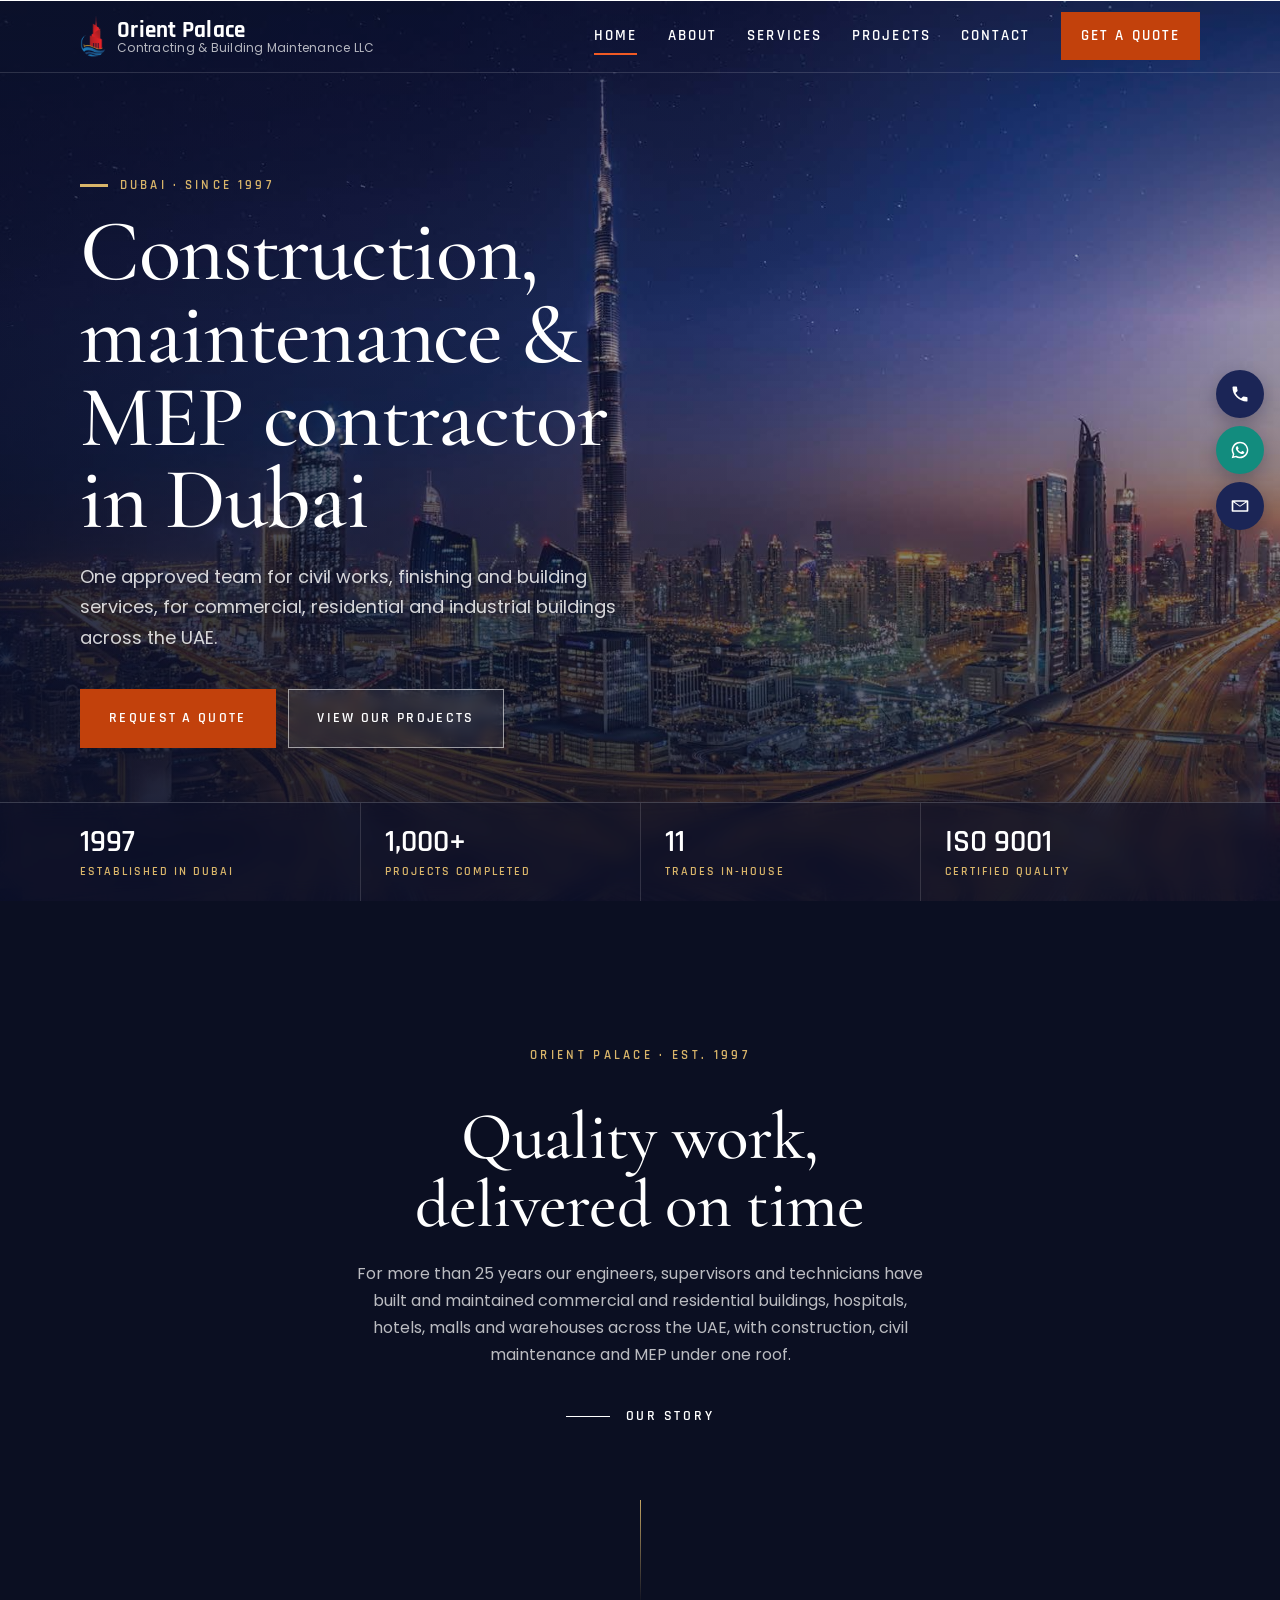
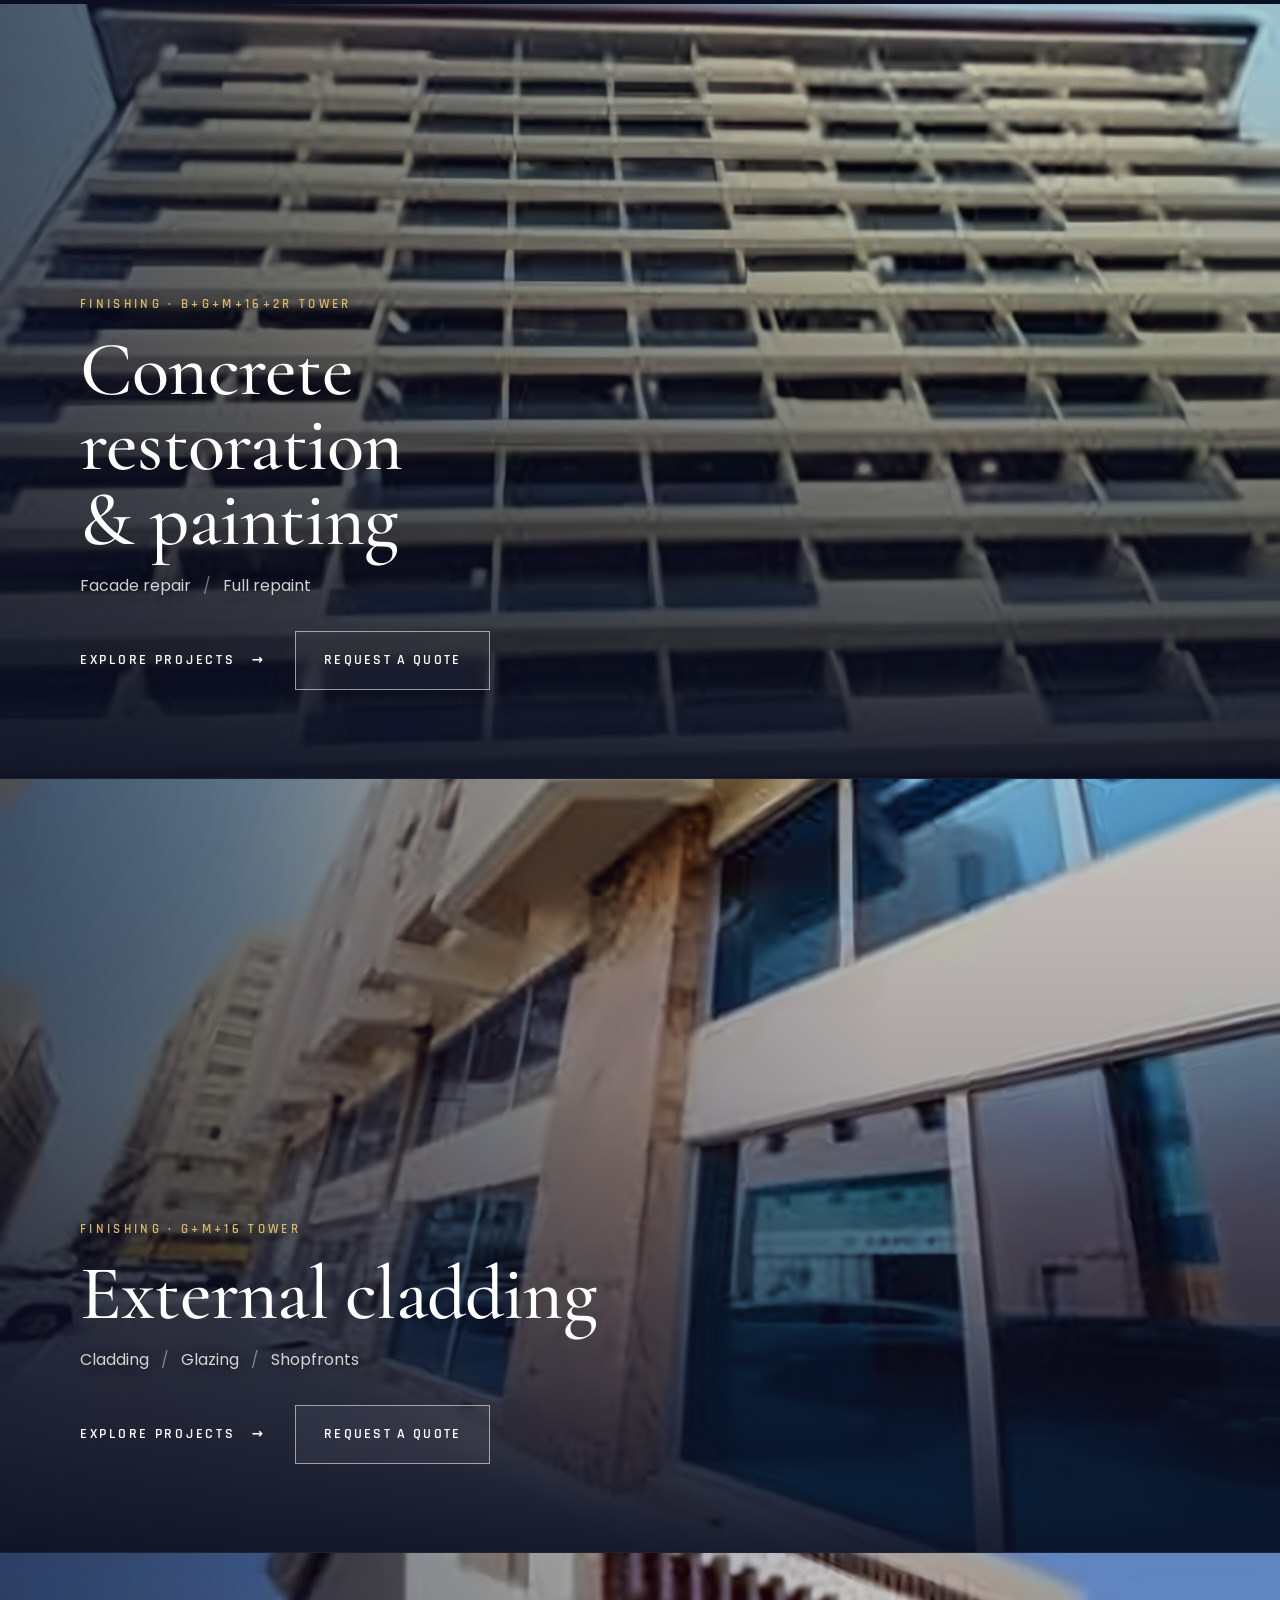
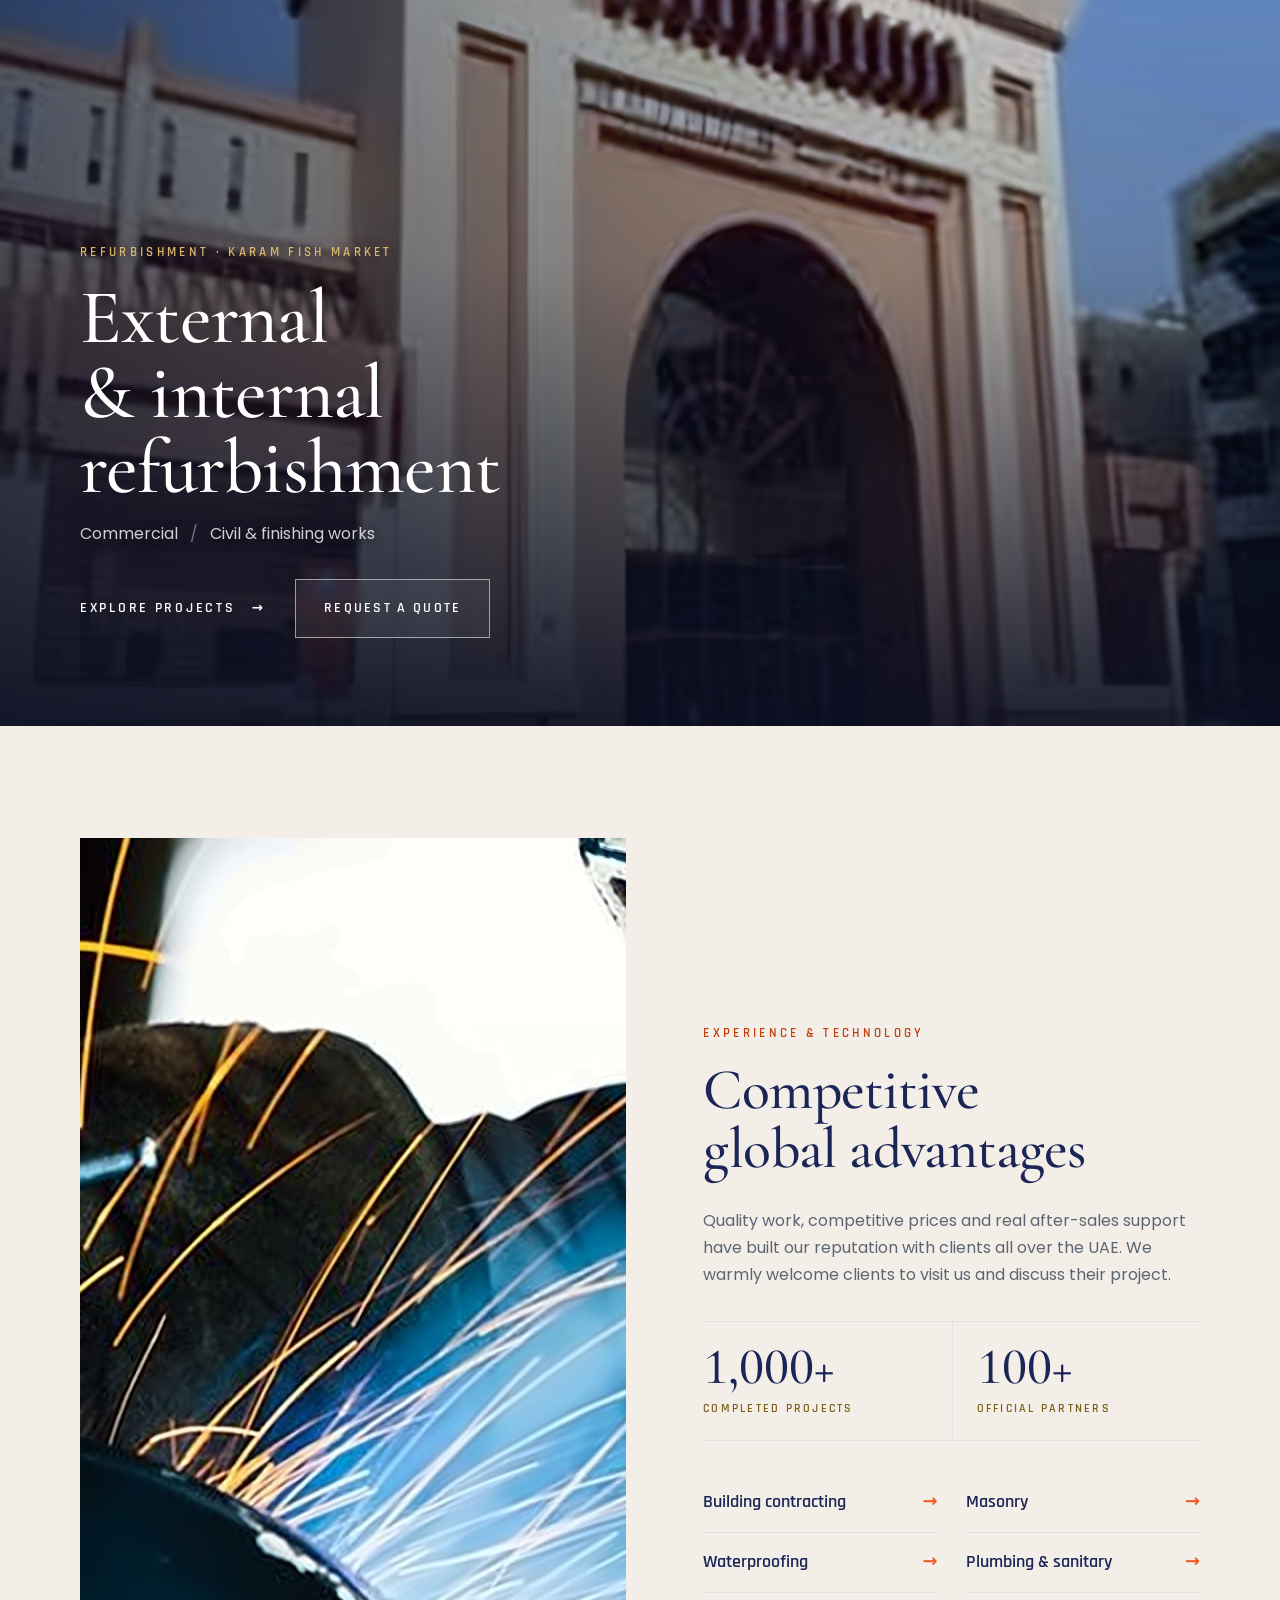
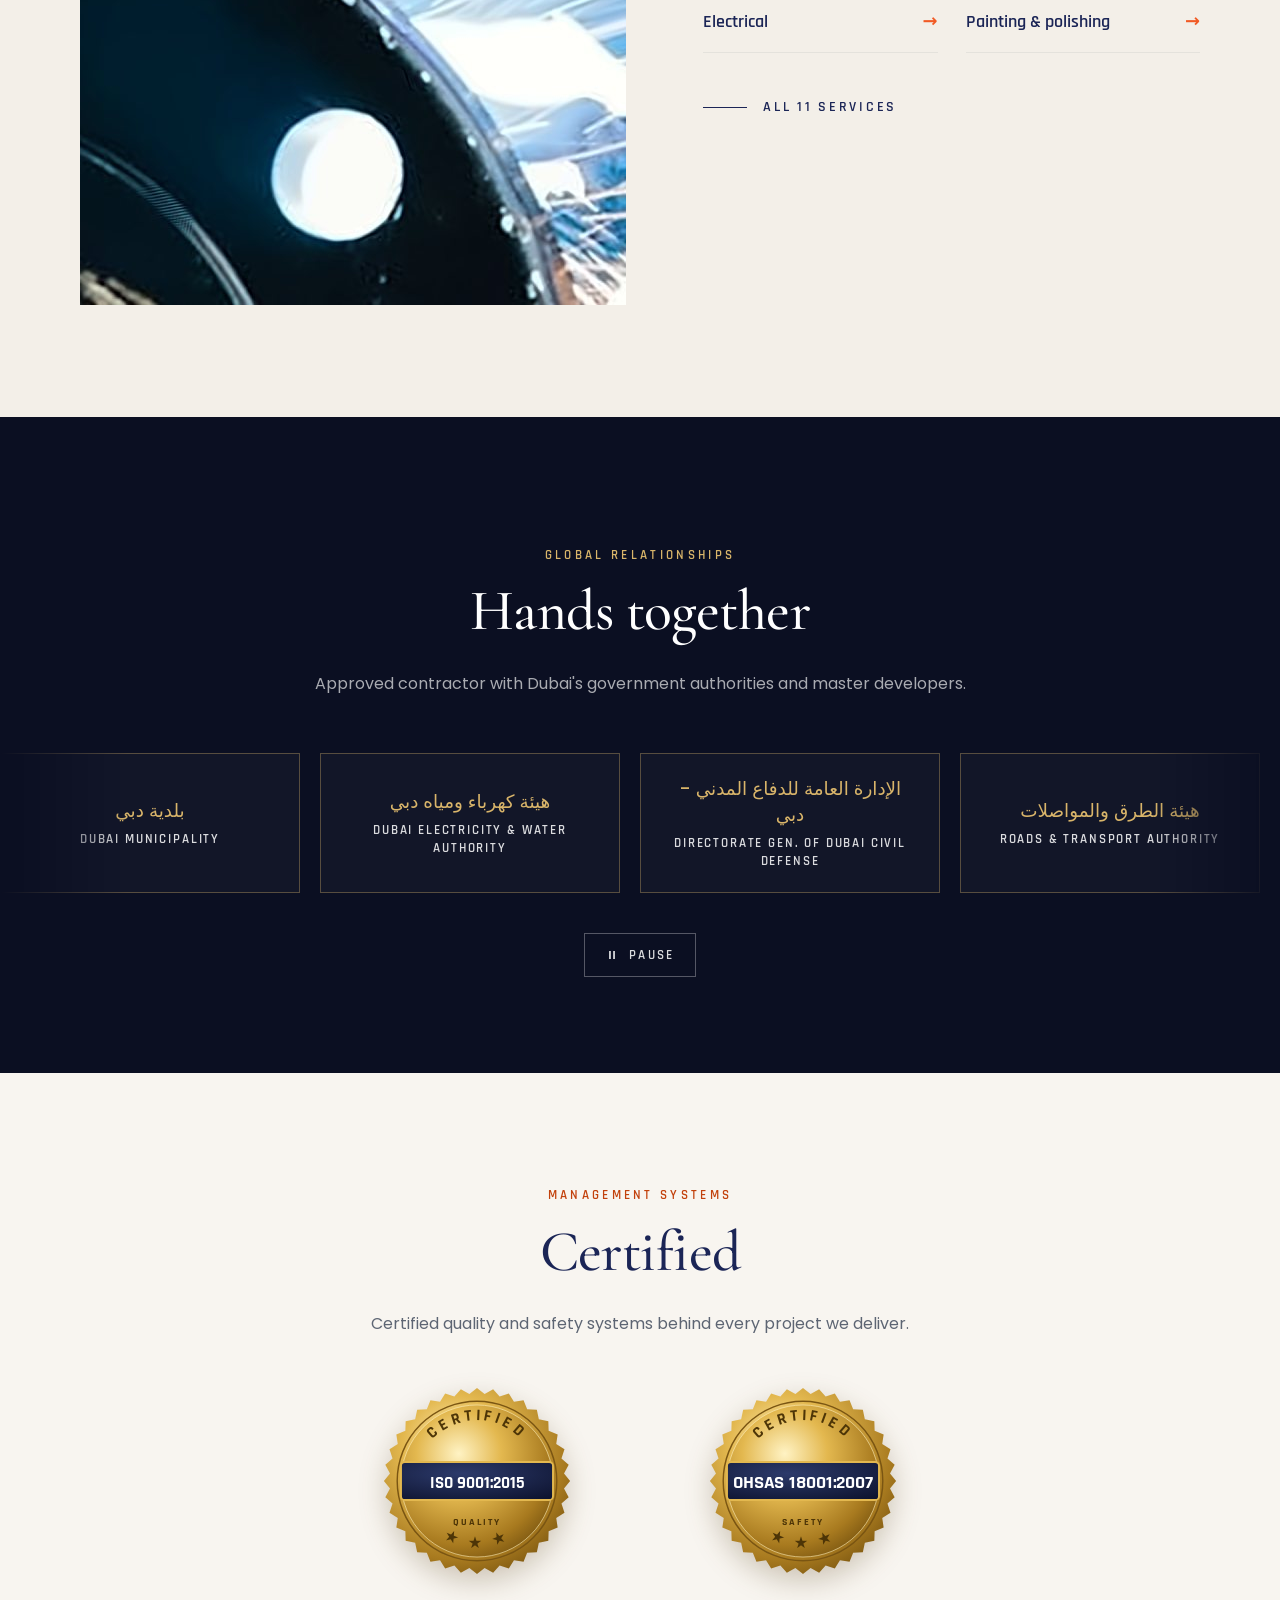
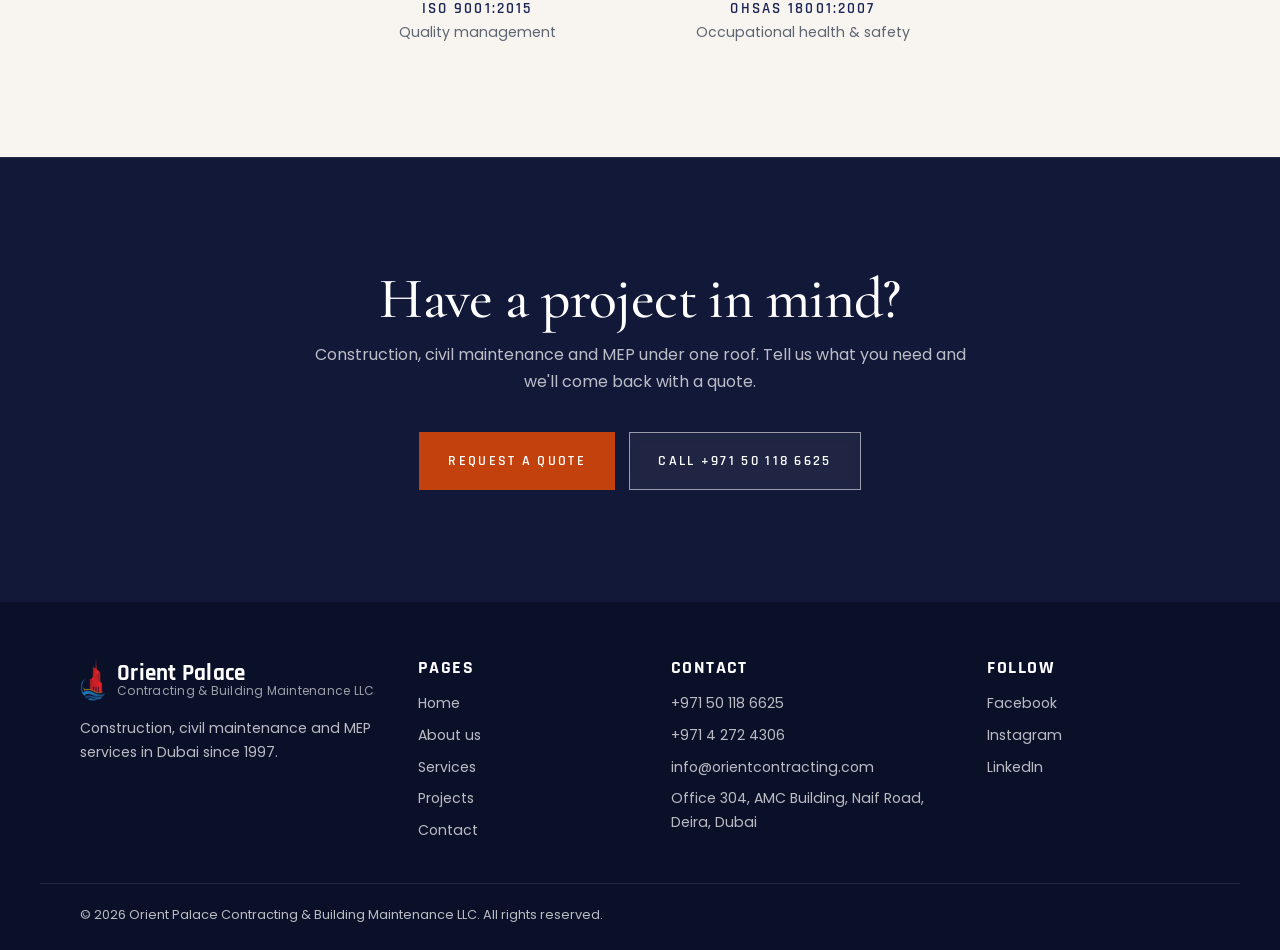
==== commit 88e4ca5a: "Another set of design improvements" ====
--- a/public/index.html
+++ b/public/index.html
@@ -143,6 +143,9 @@
           <li class="auth"><span class="auth-ar" lang="ar" dir="rtl">تراخيص</span><span class="auth-en">Trakhees</span></li>
           <li class="auth"><span class="auth-ar" lang="ar" dir="rtl">نخيل</span><span class="auth-en">Nakheel</span></li>
       </ul>
+    </div>
+    <div class="wrap marquee-controls">
+      <button type="button" class="marquee-toggle" aria-pressed="false" aria-label="Pause scrolling authorities"><svg viewBox="0 0 24 24" aria-hidden="true"><path class="i-pause" d="M7 5h3v14H7zM14 5h3v14h-3z"/><path class="i-play" d="M8 5v14l11-7z"/></svg><span>Pause</span></button>
     </div>
   </section>
 
--- a/public/styles.css
+++ b/public/styles.css
@@ -3,6 +3,9 @@
   --navy-deep: #111838;
   --orange: #f15a24;
   --orange-dark: #d9481a;
+  --orange-ink: #c2410c;   /* orange for text and button fills: 5.2:1 with white, 4.5:1 on warm */
+  --orange-ink-dark: #9a3412;
+  --gold-ink: #7d6119;     /* gold for small text on light grounds: 5.1:1 */
   --gold: #a8852b;
   --gold-light: #d9b56a;
   --ink: #1d2230;
@@ -25,11 +28,11 @@
 
 *, *::before, *::after { box-sizing: border-box; }
 html { scroll-behavior: smooth; scroll-padding-top: calc(var(--header-h) + 16px); }
-body { margin: 0; font-family: var(--body); color: var(--ink); background: var(--bg); font-size: .98rem; line-height: 1.7; -webkit-font-smoothing: antialiased; }
+body { margin: 0; font-family: var(--body); color: var(--ink); background: var(--bg); font-size: 1rem; line-height: 1.7; -webkit-font-smoothing: antialiased; }
 img { display: block; max-width: 100%; }
 a { color: inherit; -webkit-tap-highlight-color: transparent; }
 @media (hover: hover) {
-  .svc-links a:hover { color: var(--orange); }
+  .svc-links a:hover { color: var(--orange-ink); }
   .svc-links a:hover::after { transform: translateX(4px); }
 }
 h1, h2, h3 { font-family: var(--display); line-height: 1.05; margin: 0 0 .5em; text-wrap: balance; }
@@ -44,23 +47,23 @@
 .skip { position: absolute; left: -9999px; top: 0; background: var(--navy); color: #fff; padding: .6rem 1rem; z-index: 100; }
 .skip:focus { left: 1rem; top: 1rem; }
 
-.eyebrow { font-family: var(--display); font-size: .82rem; font-weight: 600; letter-spacing: .24em; text-transform: uppercase; color: var(--orange); margin-bottom: .9rem; display: flex; align-items: center; gap: .75rem; }
+.eyebrow { font-family: var(--display); font-size: .82rem; font-weight: 600; letter-spacing: .24em; text-transform: uppercase; color: var(--orange-ink); margin-bottom: .9rem; display: flex; align-items: center; gap: .75rem; }
 .eyebrow::before { content: ''; width: 28px; height: 3px; background: currentColor; }
 .eyebrow.light { color: var(--gold-light); }
 
-.btn { display: inline-flex; align-items: center; justify-content: center; gap: .5rem; background: var(--orange); color: #fff; text-decoration: none; font-family: var(--display); font-weight: 600; font-size: .9rem; letter-spacing: .16em; text-transform: uppercase; padding: 1rem 1.75rem; border-radius: 0; border: 1px solid var(--orange); cursor: pointer; transition: background-color .2s ease, border-color .2s ease, color .2s ease, transform 160ms var(--ease-out); }
+.btn { display: inline-flex; align-items: center; justify-content: center; gap: .5rem; background: var(--orange-ink); color: #fff; text-decoration: none; font-family: var(--display); font-weight: 600; font-size: .9rem; letter-spacing: .16em; text-transform: uppercase; padding: 1rem 1.75rem; border-radius: 0; border: 1px solid var(--orange-ink); cursor: pointer; transition: background-color .2s ease, border-color .2s ease, color .2s ease, transform 160ms var(--ease-out); }
 .btn:active { transform: scale(.97); }
 .btn-outline { background: transparent; color: var(--navy); border-color: var(--navy); }
 .btn-ghost { background: rgba(255,255,255,.06); border-color: rgba(255,255,255,.55); -webkit-backdrop-filter: blur(6px); backdrop-filter: blur(6px); }
 .btn-sm { padding: .65rem 1.2rem; font-size: .8rem; }
 .btn-block { width: 100%; }
 @media (hover: hover) and (pointer: fine) {
-  .btn:hover { background: var(--orange-dark); border-color: var(--orange-dark); }
+  .btn:hover { background: var(--orange-ink-dark); border-color: var(--orange-ink-dark); }
   .btn-outline:hover { background: var(--navy); border-color: var(--navy); color: #fff; }
   .btn-ghost:hover { background: #fff; border-color: #fff; color: var(--navy); }
 }
 /* Emaar-style text links: "—— Discover more" and "Explore ->" */
-.kicker { font-family: var(--display); font-size: .8rem; font-weight: 600; letter-spacing: .26em; text-transform: uppercase; color: var(--orange); margin: 0 0 1rem; }
+.kicker { font-family: var(--display); font-size: .8rem; font-weight: 600; letter-spacing: .26em; text-transform: uppercase; color: var(--orange-ink); margin: 0 0 1rem; }
 .link-line, .link-arrow { display: inline-flex; align-items: center; gap: 1rem; font-family: var(--display); font-weight: 600; font-size: .85rem; letter-spacing: .2em; text-transform: uppercase; text-decoration: none; color: var(--navy); }
 .link-line::before { content: ''; width: 44px; height: 1px; background: currentColor; transform-origin: left; transition: transform .3s var(--ease-out); }
 .link-arrow::after { content: '\2192'; letter-spacing: 0; transition: transform .25s var(--ease-out); }
@@ -85,12 +88,12 @@
 .brand img { width: 26px; height: auto; }
 .brand-text { display: flex; flex-direction: column; line-height: 1.05; }
 .brand-text strong { font-family: var(--display); font-weight: 700; font-size: 1.45rem; letter-spacing: .01em; }
-.brand-text small { font-size: .66rem; color: var(--muted); letter-spacing: .02em; }
+.brand-text small { font-size: .75rem; color: var(--muted); letter-spacing: .02em; }
 .nav { display: flex; align-items: center; gap: 1.9rem; }
 .nav a { text-decoration: none; font-family: var(--display); font-weight: 600; font-size: .92rem; letter-spacing: .14em; text-transform: uppercase; color: var(--navy); position: relative; transition: color .3s; }
 .nav a:not(.btn)::after { content: ''; position: absolute; left: 0; right: 0; bottom: -6px; height: 2px; background: var(--orange); transform: scaleX(0); transition: transform .25s; transform-origin: left; }
 .nav a:not(.btn):hover::after, .nav a[aria-current="page"]::after { transform: scaleX(1); }
-.nav a[aria-current="page"] { color: var(--orange); }
+.nav a[aria-current="page"] { color: var(--orange-ink); }
 .nav a.btn { color: #fff; }
 .menu-toggle { display: none; background: none; border: 0; width: 44px; height: 44px; cursor: pointer; padding: 11px 10px; margin-right: -10px; }
 .menu-toggle span { display: block; height: 2px; background: var(--ink); margin: 0 0 6px; transition: transform .25s, opacity .2s; }
@@ -150,7 +153,7 @@
 .split-stats div { padding: 1.25rem 0; }
 .split-stats div + div { padding-left: 1.5rem; border-left: 1px solid var(--line); }
 .split-stats dt { font-family: var(--serif); font-weight: 500; font-size: clamp(2.4rem, 4vw, 3.2rem); line-height: 1; color: var(--navy); font-variant-numeric: lining-nums tabular-nums; }
-.split-stats dd { margin: .35rem 0 0; font-family: var(--display); font-weight: 600; font-size: .78rem; letter-spacing: .18em; text-transform: uppercase; color: var(--gold); }
+.split-stats dd { margin: .35rem 0 0; font-family: var(--display); font-weight: 600; font-size: .78rem; letter-spacing: .18em; text-transform: uppercase; color: var(--gold-ink); }
 .svc-links { list-style: none; padding: 0; margin: 2rem 0 2.25rem; display: grid; grid-template-columns: 1fr 1fr; column-gap: 1.75rem; }
 .svc-links li { border-bottom: 1px solid var(--line); }
 .svc-links a { display: flex; justify-content: space-between; align-items: center; gap: 1rem; padding: .9rem 0; text-decoration: none; font-family: var(--display); font-weight: 600; font-size: 1.12rem; color: var(--navy); transition: color .2s ease; }
@@ -166,6 +169,14 @@
 .marquee { position: relative; -webkit-mask-image: linear-gradient(90deg, transparent, #000 10%, #000 90%, transparent); mask-image: linear-gradient(90deg, transparent, #000 10%, #000 90%, transparent); }
 .marquee-track { list-style: none; margin: 0; padding: .5rem 0; display: flex; gap: 1.25rem; width: max-content; animation: marquee 42s linear infinite; }
 .marquee:hover .marquee-track { animation-play-state: paused; }
+.marquee.is-paused .marquee-track { animation-play-state: paused; }
+.marquee-controls { display: flex; justify-content: center; margin-top: 2rem; }
+.marquee-toggle { display: inline-flex; align-items: center; gap: .6rem; min-height: 44px; padding: 0 1.25rem; background: transparent; color: rgba(255,255,255,.85); border: 1px solid rgba(255,255,255,.3); font-family: var(--display); font-weight: 600; font-size: .8rem; letter-spacing: .18em; text-transform: uppercase; cursor: pointer; transition: border-color .2s ease, color .2s ease, transform 160ms var(--ease-out); }
+.marquee-toggle:active { transform: scale(.97); }
+.marquee-toggle svg { width: 14px; height: 14px; fill: currentColor; }
+.marquee-toggle .i-play, .marquee-toggle[aria-pressed="true"] .i-pause { display: none; }
+.marquee-toggle[aria-pressed="true"] .i-play { display: inline; }
+@media (hover: hover) and (pointer: fine) { .marquee-toggle:hover { border-color: #fff; color: #fff; } }
 @keyframes marquee { to { transform: translateX(calc(-50% - .625rem)); } }
 .auth { flex: 0 0 auto; width: 300px; min-height: 140px; border: 1px solid rgba(217,181,106,.35); background: rgba(255,255,255,.03); display: flex; flex-direction: column; align-items: center; justify-content: center; gap: .45rem; padding: 1.25rem 1.5rem; }
 .auth-ar { font-size: 1.15rem; font-weight: 500; color: var(--gold-light); line-height: 1.4; }
@@ -258,11 +269,11 @@
 .svc-img img { width: 100%; height: 100%; object-fit: cover; transition: transform .5s; }
 .svc-card:hover .svc-img img { transform: scale(1.05); }
 .svc-body { display: flex; flex-direction: column; padding: 1.25rem 1.35rem 1.4rem; flex: 1; border-top: 3px solid var(--orange); }
-.svc-num { font-family: var(--display); font-weight: 700; font-size: .9rem; color: var(--orange); letter-spacing: .1em; }
+.svc-num { font-family: var(--display); font-weight: 700; font-size: .9rem; color: var(--orange-ink); letter-spacing: .1em; }
 .svc-title { font-family: var(--display); font-weight: 700; font-size: 1.45rem; color: var(--navy); margin: .2rem 0 .4rem; line-height: 1.1; }
 .svc-short { color: var(--muted); font-size: .88rem; line-height: 1.5; flex: 1; }
 .svc-more { margin-top: 1rem; font-family: var(--display); font-weight: 700; font-size: 1rem; color: var(--navy); text-transform: uppercase; letter-spacing: .04em; }
-.svc-card:hover .svc-more { color: var(--orange); }
+.svc-card:hover .svc-more { color: var(--orange-ink); }
 .svc-cta { background: var(--navy); color: #fff; padding: 1.75rem; display: flex; flex-direction: column; justify-content: space-between; gap: 1.5rem; }
 .svc-cta h3 { font-size: 1.8rem; margin: 0 0 .5rem; }
 .svc-cta p { opacity: .85; font-size: .92rem; margin: 0; }
@@ -288,13 +299,13 @@
 .contact-grid { display: grid; grid-template-columns: 1fr 1.1fr; gap: clamp(2rem, 6vw, 5rem); align-items: start; }
 .contact-list { list-style: none; margin: 1.5rem 0 2rem; padding: 0; display: grid; gap: 1.1rem; }
 .contact-list li { display: grid; grid-template-columns: 90px 1fr; gap: 1rem; padding-bottom: 1.1rem; border-bottom: 1px solid var(--line); }
-.contact-list span { font-family: var(--display); font-size: .95rem; text-transform: uppercase; letter-spacing: .1em; color: var(--orange); font-weight: 700; }
+.contact-list span { font-family: var(--display); font-size: .95rem; text-transform: uppercase; letter-spacing: .1em; color: var(--orange-ink); font-weight: 700; }
 .contact-list a { text-decoration: none; font-weight: 500; word-break: break-word; color: var(--navy); }
-.contact-list a:hover { color: var(--orange); }
+.contact-list a:hover { color: var(--orange-ink); }
 .contact-list address { font-style: normal; color: var(--muted); }
 .socials { list-style: none; margin: 0; padding: 0; display: flex; gap: 1.5rem; flex-wrap: wrap; }
 .socials a { font-weight: 500; font-size: .92rem; text-underline-offset: 4px; color: var(--navy); }
-.socials a:hover { color: var(--orange); }
+.socials a:hover { color: var(--orange-ink); }
 .quote-card { background: var(--soft); padding: clamp(1.5rem, 3vw, 2.25rem); display: grid; gap: 1rem; border-top: 5px solid var(--orange); }
 .quote-card h3 { color: var(--navy); font-size: 1.8rem; margin: 0; }
 .quote-card p { margin: 0 0 .5rem; color: var(--muted); }
@@ -305,9 +316,9 @@
 .dock-btn { display: flex; align-items: center; justify-content: center; width: 48px; height: 48px; border-radius: 50%; background: var(--navy); color: #fff; text-decoration: none; box-shadow: 0 6px 18px rgba(11,16,41,.28); transition: background .2s, transform .2s; }
 .dock-btn svg { width: 20px; height: 20px; fill: currentColor; }
 .dock-btn span { position: absolute; width: 1px; height: 1px; overflow: hidden; clip-path: inset(50%); white-space: nowrap; }
-.dock-wa { background: #25d366; }
+.dock-wa { background: #128c7e; }
 .dock-btn:active { transform: scale(.94); }
-@media (hover: hover) { .dock-btn:hover { background: var(--orange); transform: translateX(-3px); } }
+@media (hover: hover) { .dock-btn:hover { background: var(--orange-ink); transform: translateX(-3px); } }
 
 /* ---------- Footer ---------- */
 .site-footer { background: #0b1029; color: rgba(255,255,255,.72); font-size: .88rem; }
@@ -386,6 +397,10 @@
   .prj figcaption span { font-size: .78rem; }
   .auth { width: 250px; }
   .footer-grid { grid-template-columns: 1fr; gap: 2rem; }
+  .site-footer ul { gap: 0; }
+  .site-footer li a { display: inline-flex; align-items: center; min-height: 44px; }
+  .socials a { display: inline-flex; align-items: center; min-height: 44px; }
+  html { scroll-padding-bottom: calc(56px + env(safe-area-inset-bottom)); }
 }
 @media (max-width: 560px) {
   .dock { top: auto; bottom: 0; left: 0; right: 0; transform: none; flex-direction: row; gap: 0; background: var(--navy-deep); padding-bottom: env(safe-area-inset-bottom); box-shadow: 0 -6px 20px rgba(11,16,41,.2); }
@@ -401,4 +416,5 @@
   html { scroll-behavior: auto; }
   .marquee-track { flex-wrap: wrap; justify-content: center; width: auto; }
   .marquee-track [aria-hidden] { display: none; }
-}
+  .marquee-controls { display: none; }
+}
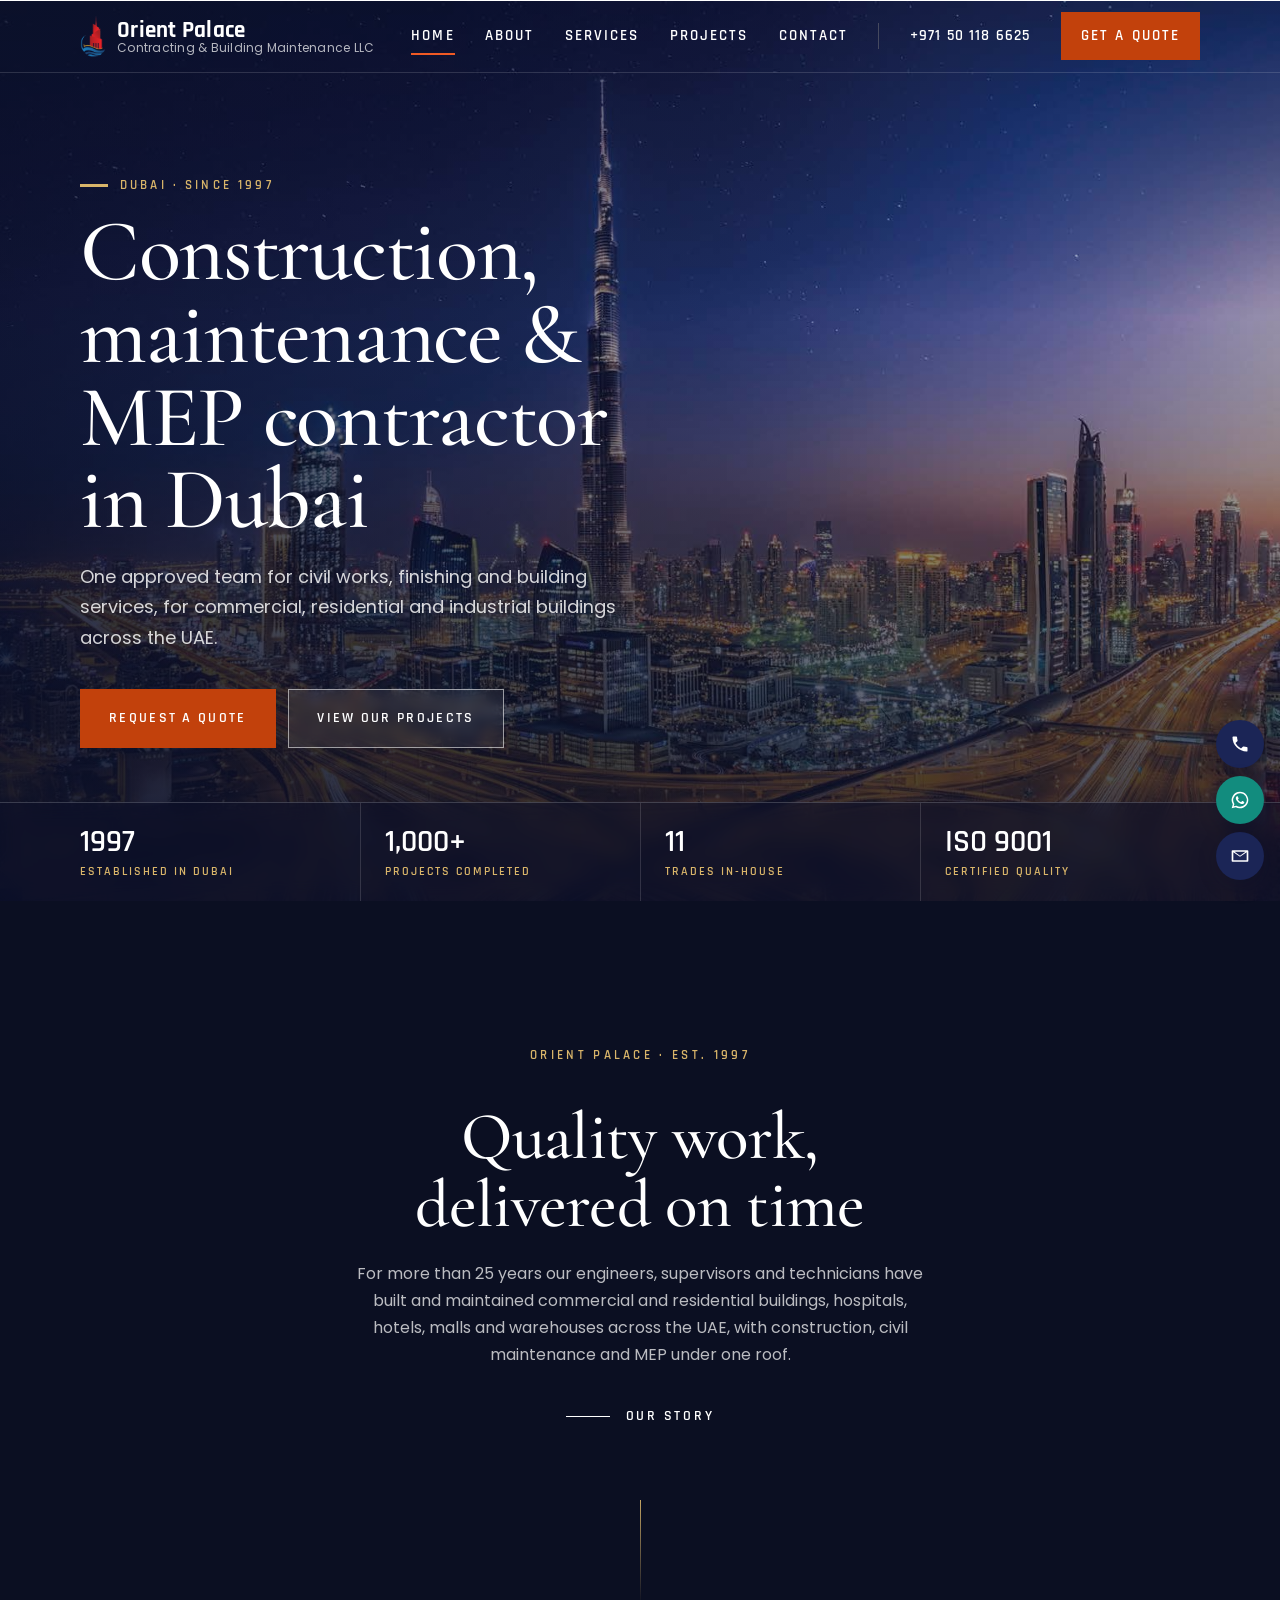
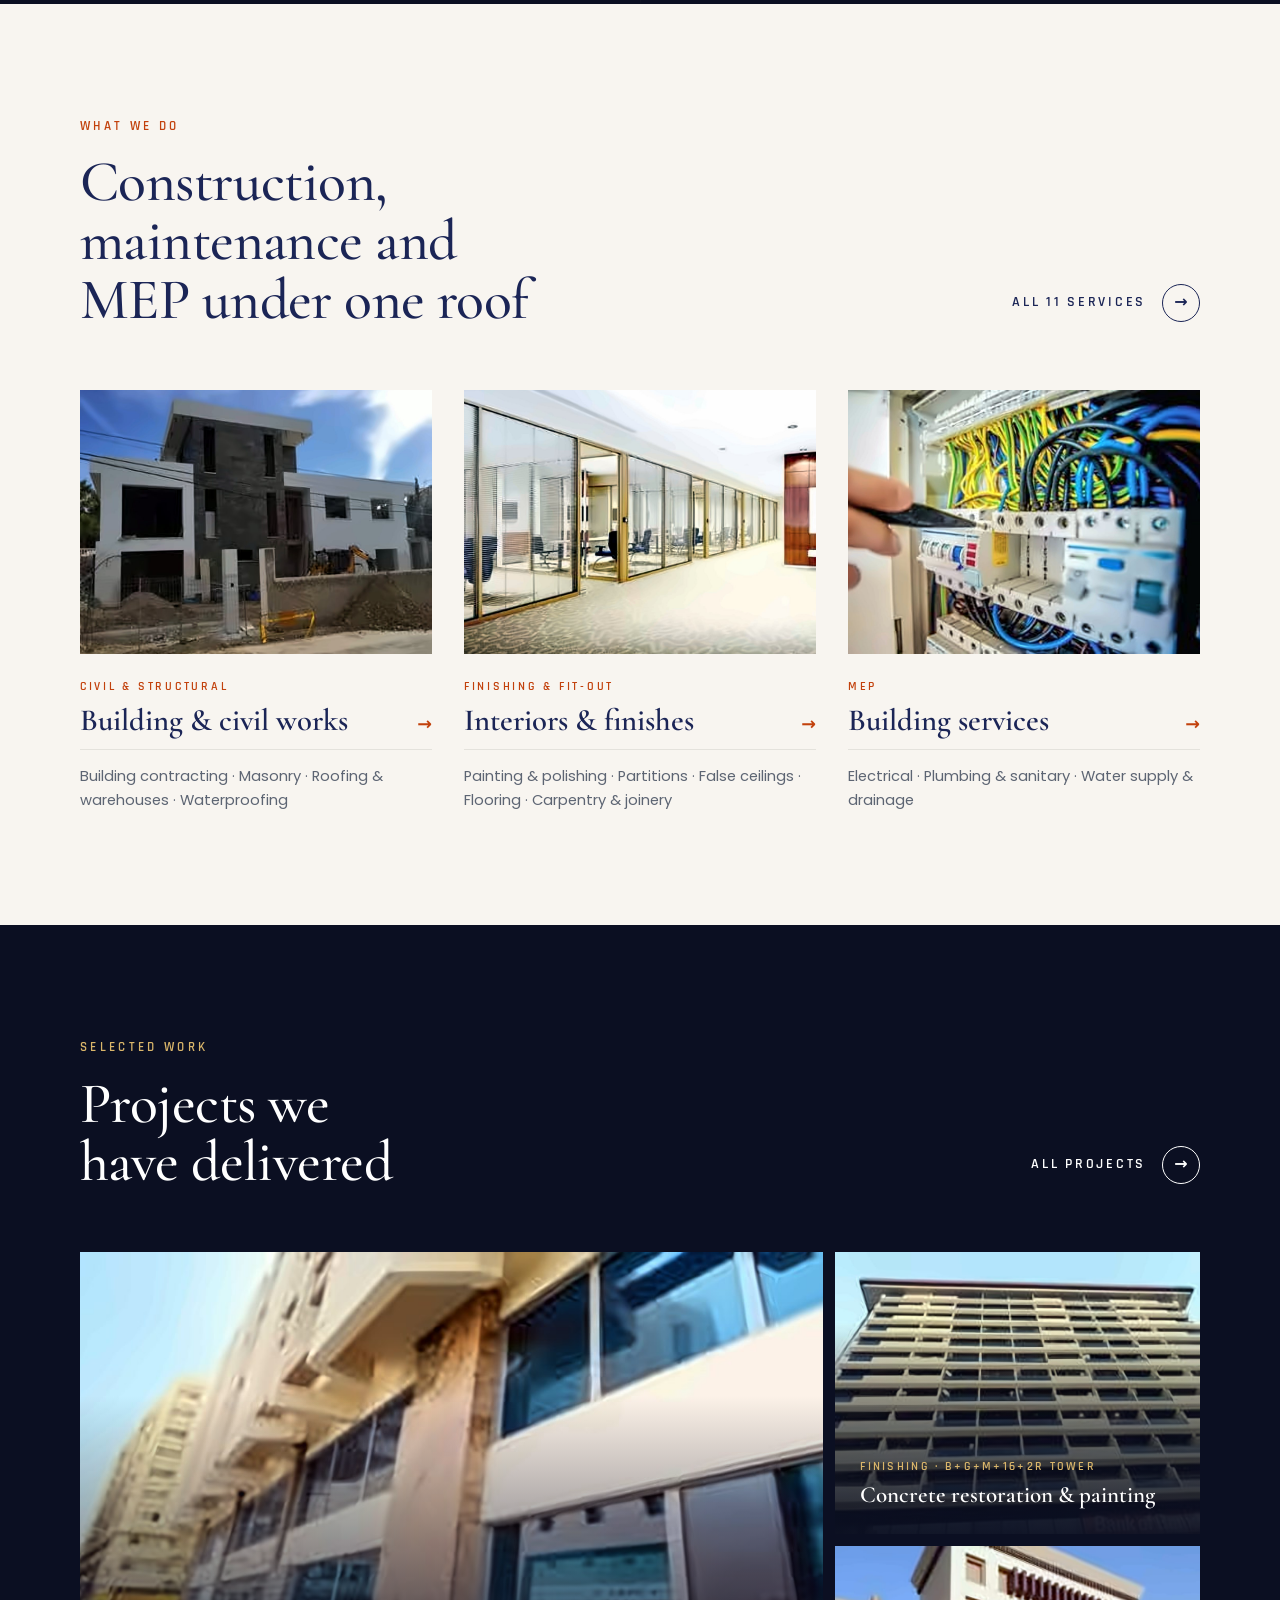
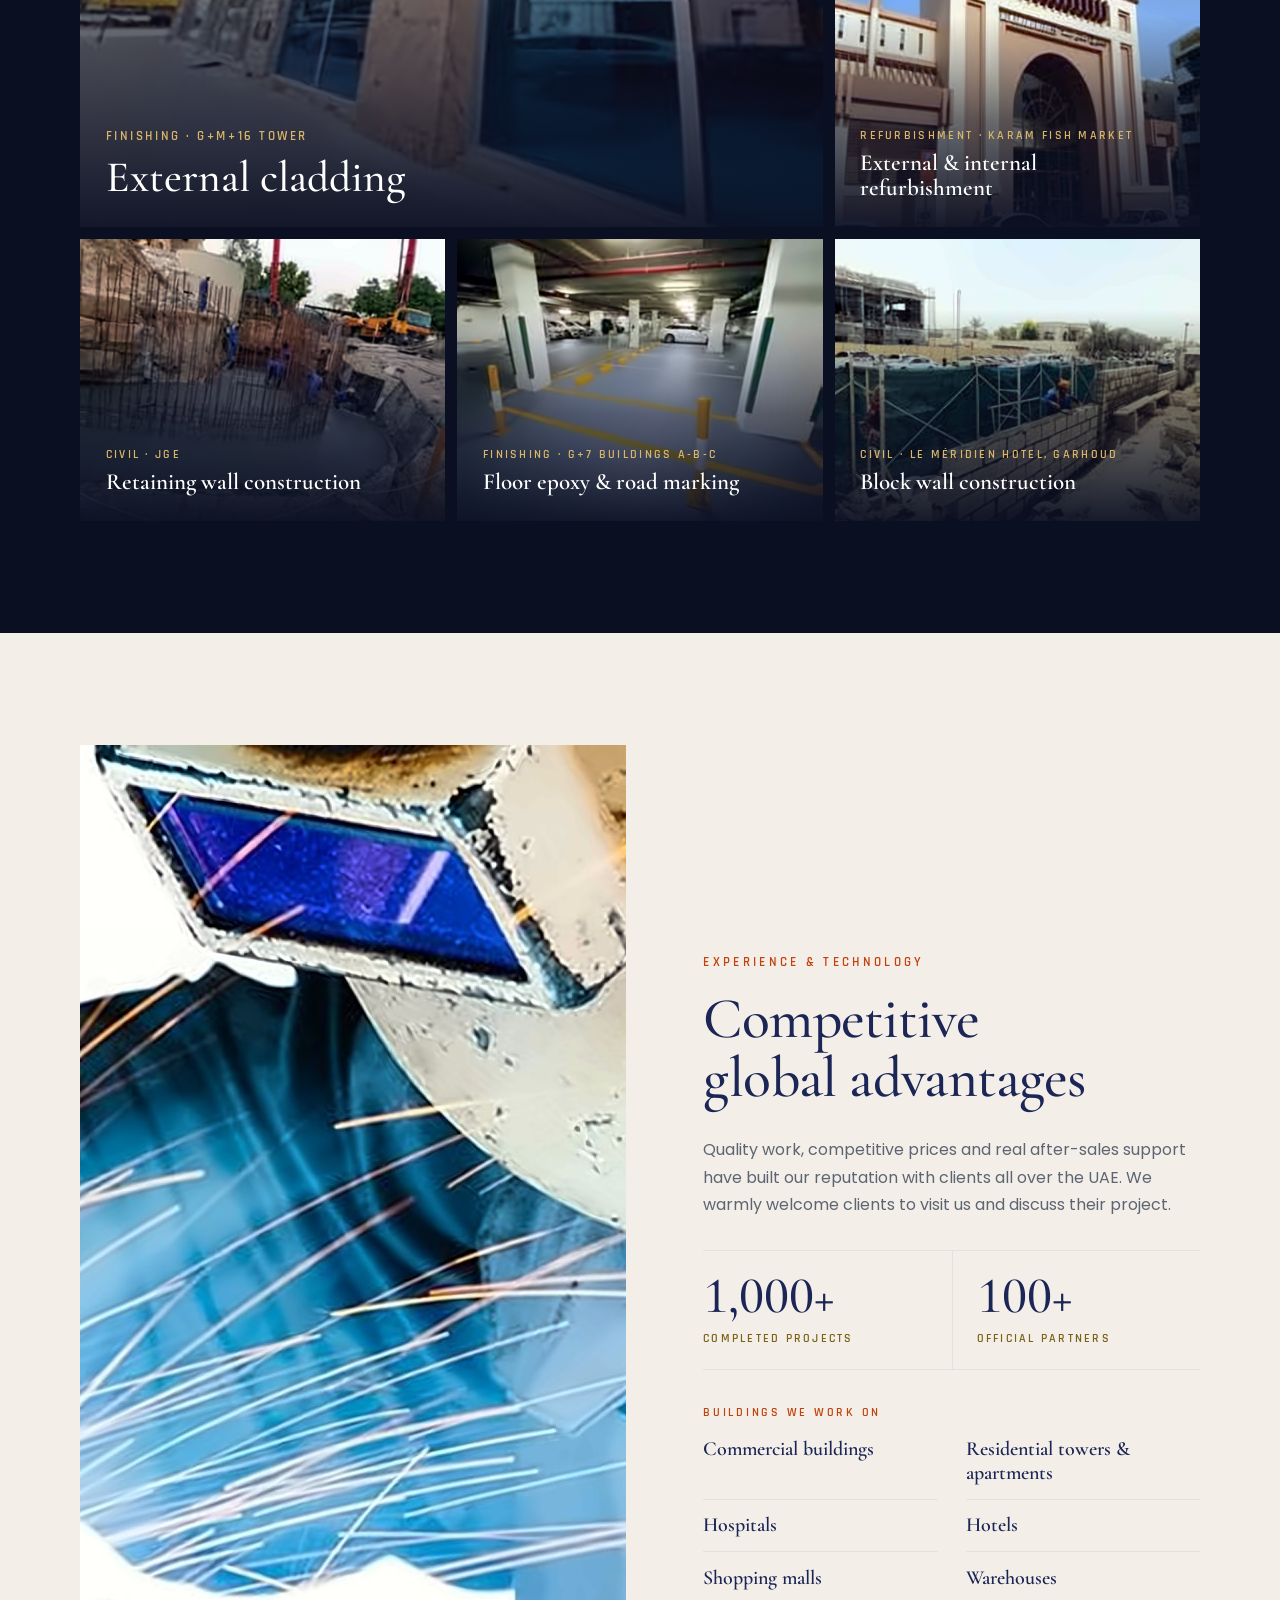
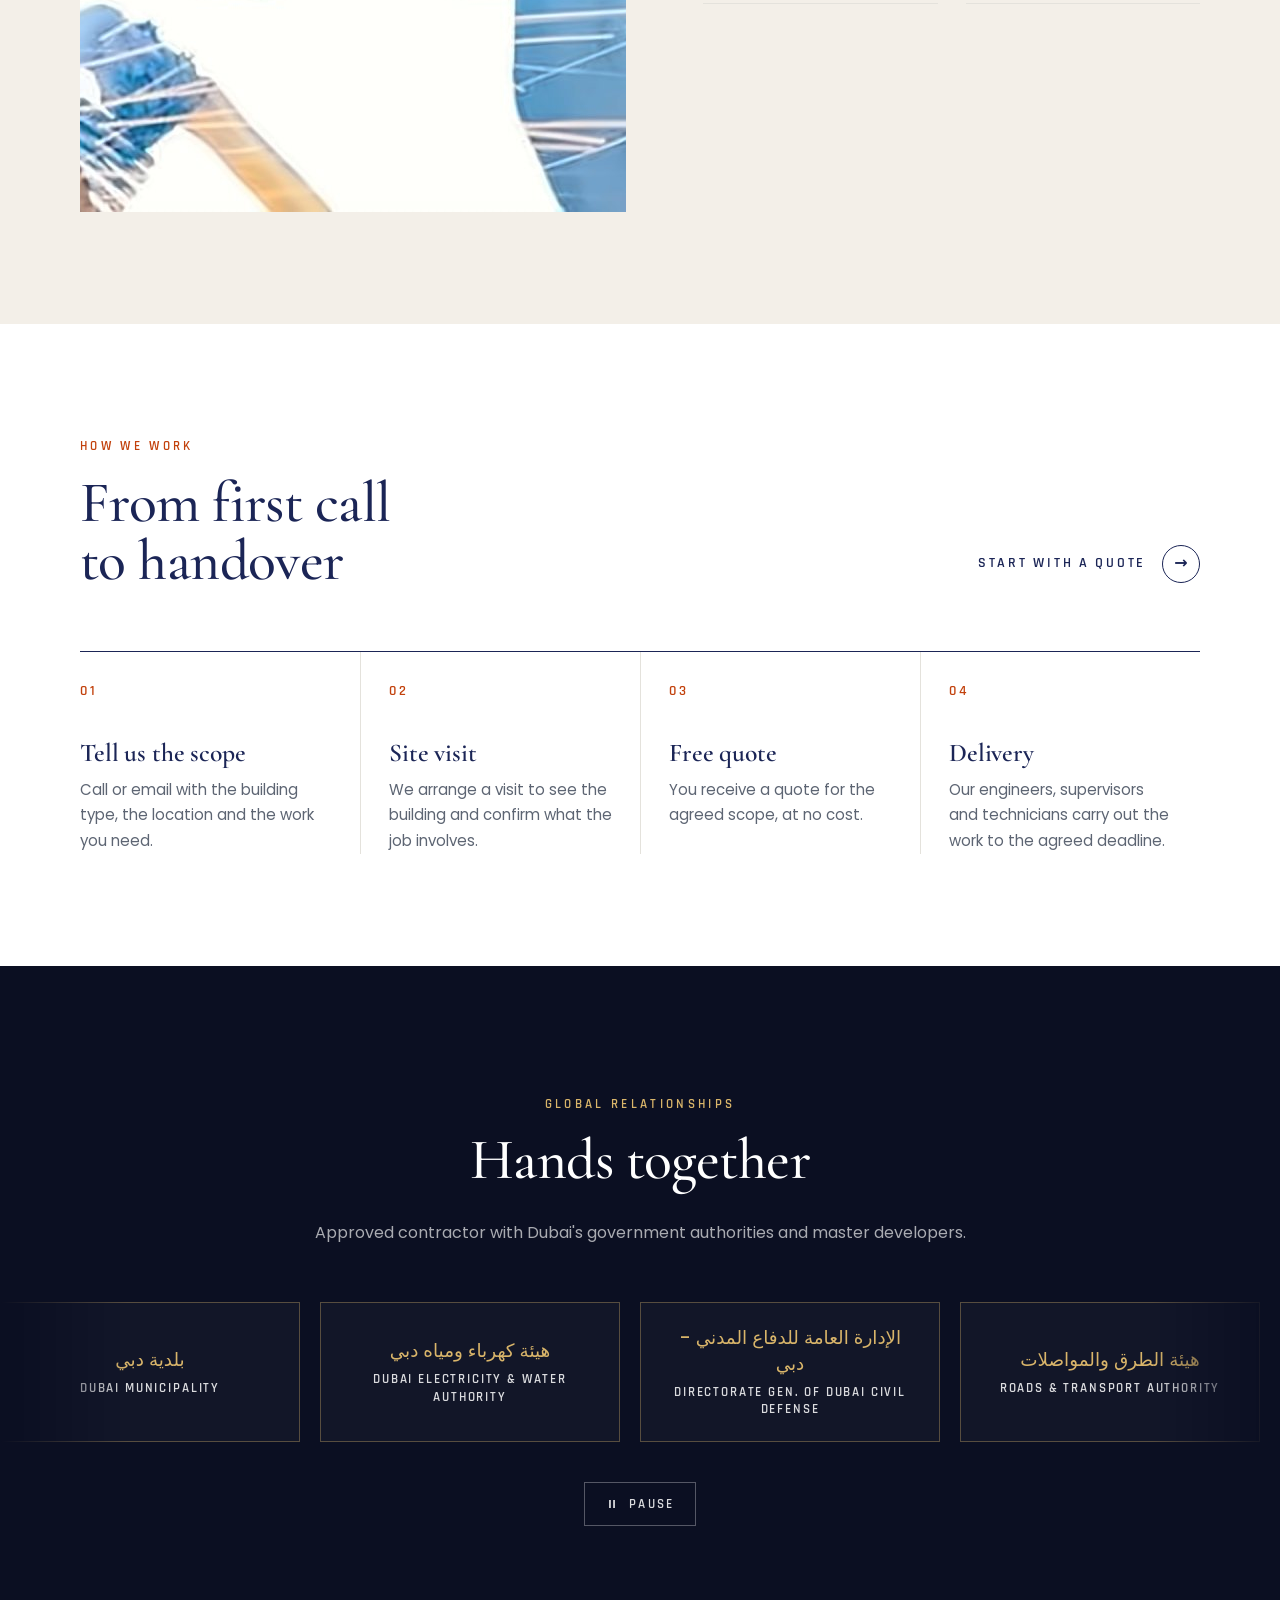
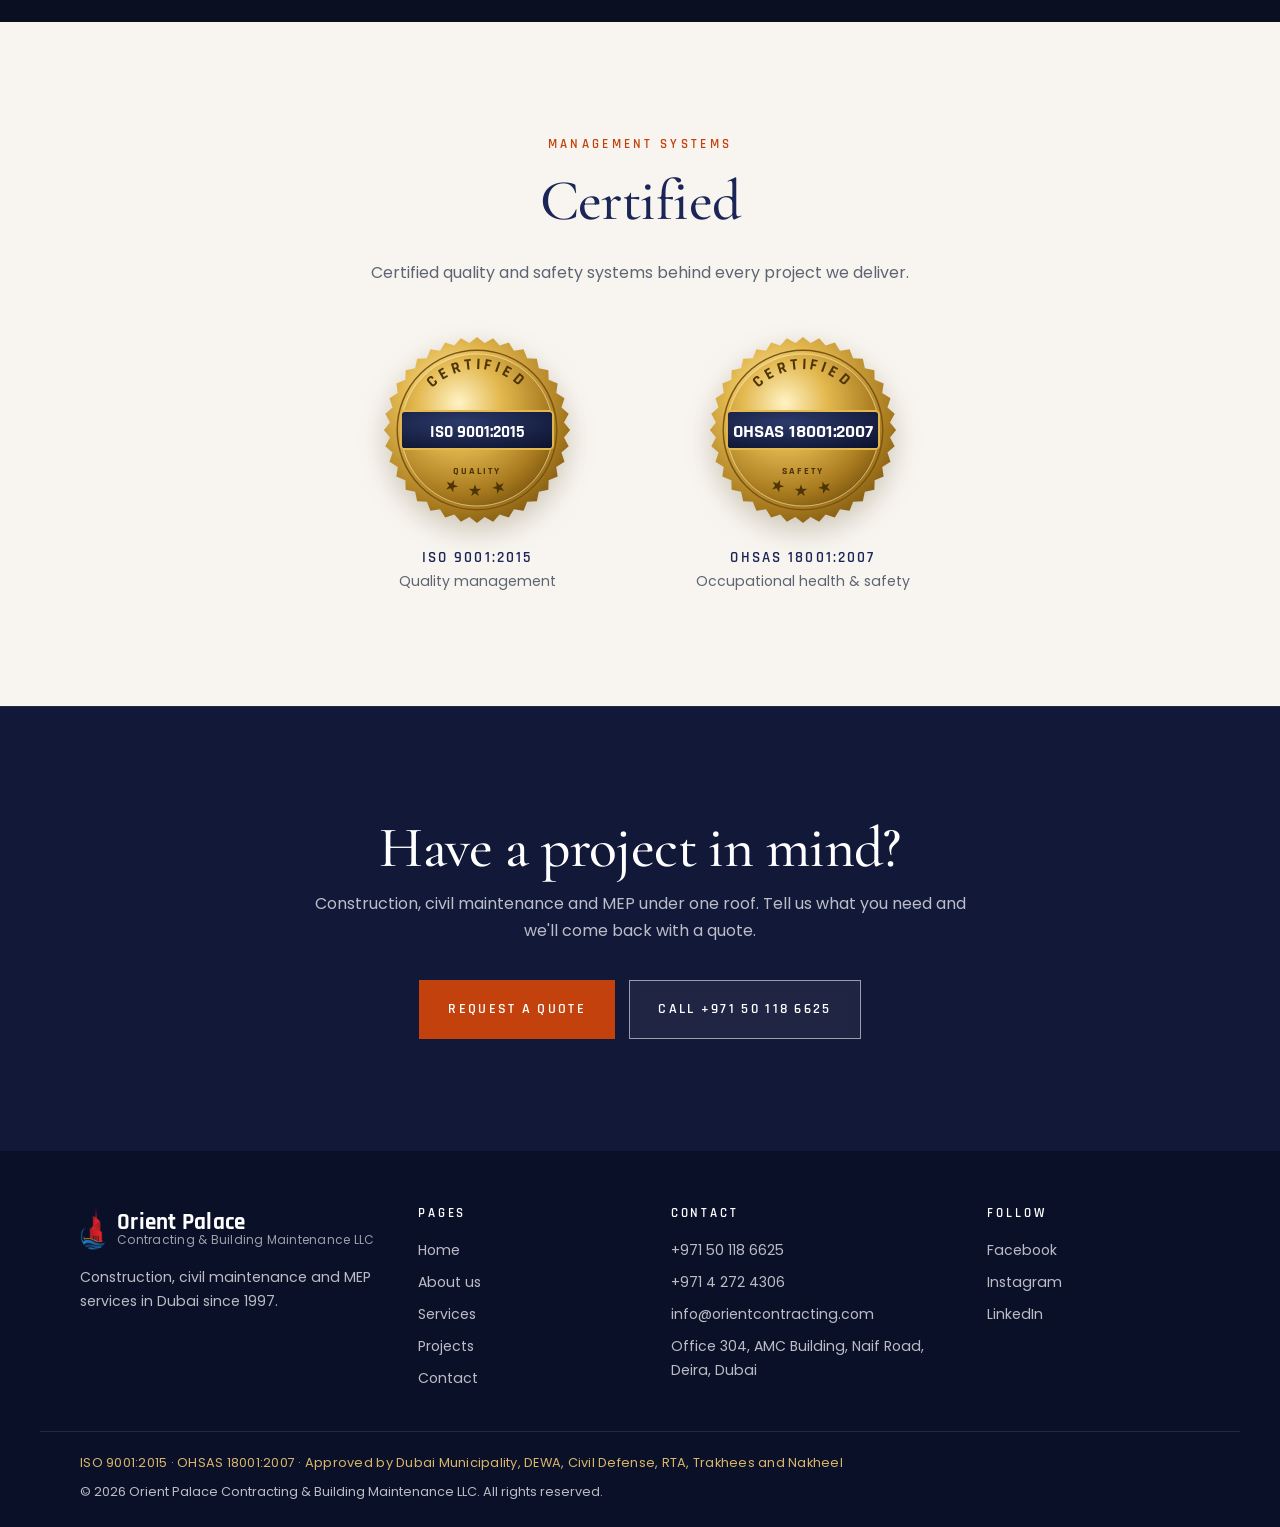
==== commit dacbf0b1: "Design improvements" ====
--- a/public/index.html
+++ b/public/index.html
@@ -35,6 +35,7 @@
       <a href="./services">Services</a>
       <a href="./projects">Projects</a>
       <a href="./contact">Contact</a>
+      <a href="tel:+971501186625" class="nav-phone">+971 50 118 6625</a>
       <a href="./contact#quote" class="btn btn-sm nav-cta">Get a quote</a>
     </nav>
     <button class="menu-toggle" aria-label="Open menu" aria-controls="siteNav" aria-expanded="false"><span></span><span></span><span></span></button>
@@ -73,35 +74,80 @@
     </div>
   </section>
 
-  <section class="panels" aria-labelledby="workTitle">
-    <h2 id="workTitle" class="sr-only">Selected projects</h2>
-    <article class="panel">
-      <img src="./assets/img/prj-restoration.jpg" alt="Residential tower after concrete restoration and repainting" width="920" height="716" loading="lazy">
-      <div class="wrap panel-inner">
-        <p class="kicker">Finishing &middot; B+G+M+16+2R tower</p>
-        <h3>Concrete restoration &amp; painting</h3>
-        <p class="panel-meta">Facade repair <span aria-hidden="true">/</span> Full repaint</p>
-        <div class="panel-actions"><a href="./projects" class="link-arrow">Explore projects</a><a href="./contact#quote" class="btn btn-ghost">Request a quote</a></div>
-      </div>
-    </article>
-    <article class="panel">
-      <img src="./assets/img/prj-cladding.jpg" alt="Ground floor of a tower with new external cladding and glazing" width="1140" height="736" loading="lazy">
-      <div class="wrap panel-inner">
-        <p class="kicker">Finishing &middot; G+M+16 tower</p>
-        <h3>External cladding</h3>
-        <p class="panel-meta">Cladding <span aria-hidden="true">/</span> Glazing <span aria-hidden="true">/</span> Shopfronts</p>
-        <div class="panel-actions"><a href="./projects" class="link-arrow">Explore projects</a><a href="./contact#quote" class="btn btn-ghost">Request a quote</a></div>
-      </div>
-    </article>
-    <article class="panel">
-      <img src="./assets/img/prj-karam.jpg" alt="Karam Fish Market entrance after refurbishment" width="920" height="716" loading="lazy">
-      <div class="wrap panel-inner">
-        <p class="kicker">Refurbishment &middot; Karam Fish Market</p>
-        <h3>External &amp; internal refurbishment</h3>
-        <p class="panel-meta">Commercial <span aria-hidden="true">/</span> Civil &amp; finishing works</p>
-        <div class="panel-actions"><a href="./projects" class="link-arrow">Explore projects</a><a href="./contact#quote" class="btn btn-ghost">Request a quote</a></div>
-      </div>
-    </article>
+  <section class="pillars" aria-labelledby="doTitle">
+    <div class="wrap">
+      <div class="sec-head">
+        <div>
+          <p class="kicker">What we do</p>
+          <h2 id="doTitle">Construction, maintenance and MEP under one roof</h2>
+        </div>
+        <a href="./services" class="link-arrow">All 11 services</a>
+      </div>
+      <ul class="pillar-grid">
+        <li>
+          <a href="./services" class="pillar">
+            <span class="pillar-img"><img src="./assets/img/svc-building.jpg" alt="Villa under construction with site hoarding" width="1324" height="1136" loading="lazy"></span>
+            <span class="pillar-cat">Civil &amp; structural</span>
+            <span class="pillar-title">Building &amp; civil works</span>
+            <span class="pillar-list">Building contracting &middot; Masonry &middot; Roofing &amp; warehouses &middot; Waterproofing</span>
+          </a>
+        </li>
+        <li>
+          <a href="./services" class="pillar">
+            <span class="pillar-img"><img src="./assets/img/svc-partition.jpg" alt="Office corridor with glass partitions" width="1380" height="1112" loading="lazy"></span>
+            <span class="pillar-cat">Finishing &amp; fit-out</span>
+            <span class="pillar-title">Interiors &amp; finishes</span>
+            <span class="pillar-list">Painting &amp; polishing &middot; Partitions &middot; False ceilings &middot; Flooring &middot; Carpentry &amp; joinery</span>
+          </a>
+        </li>
+        <li>
+          <a href="./services" class="pillar">
+            <span class="pillar-img"><img src="./assets/img/svc-electrical.jpg" alt="Electrician working on a distribution board" width="1436" height="912" loading="lazy"></span>
+            <span class="pillar-cat">MEP</span>
+            <span class="pillar-title">Building services</span>
+            <span class="pillar-list">Electrical &middot; Plumbing &amp; sanitary &middot; Water supply &amp; drainage</span>
+          </a>
+        </li>
+      </ul>
+    </div>
+  </section>
+
+  <section class="work" aria-labelledby="workTitle">
+    <div class="wrap">
+      <div class="sec-head">
+        <div>
+          <p class="kicker">Selected work</p>
+          <h2 id="workTitle">Projects we have delivered</h2>
+        </div>
+        <a href="./projects" class="link-arrow">All projects</a>
+      </div>
+      <ul class="work-grid">
+        <li class="work-feature"><a href="./projects" class="tile">
+          <img src="./assets/img/prj-cladding.jpg" alt="Ground floor of a tower with new external cladding and glazing" width="1140" height="736" loading="lazy">
+          <span class="tile-text"><span class="tile-cat">Finishing &middot; G+M+16 tower</span><span class="tile-title">External cladding</span></span>
+        </a></li>
+        <li><a href="./projects" class="tile">
+          <img src="./assets/img/prj-restoration.jpg" alt="Residential tower after concrete restoration and repainting" width="920" height="716" loading="lazy">
+          <span class="tile-text"><span class="tile-cat">Finishing &middot; B+G+M+16+2R tower</span><span class="tile-title">Concrete restoration &amp; painting</span></span>
+        </a></li>
+        <li><a href="./projects" class="tile">
+          <img src="./assets/img/prj-karam.jpg" alt="Karam Fish Market entrance after refurbishment" width="920" height="716" loading="lazy">
+          <span class="tile-text"><span class="tile-cat">Refurbishment &middot; Karam Fish Market</span><span class="tile-title">External &amp; internal refurbishment</span></span>
+        </a></li>
+        <li><a href="./projects" class="tile">
+          <img src="./assets/img/prj-retaining.jpg" alt="Reinforcement and concrete pour for a retaining wall" width="920" height="716" loading="lazy">
+          <span class="tile-text"><span class="tile-cat">Civil &middot; JGE</span><span class="tile-title">Retaining wall construction</span></span>
+        </a></li>
+        <li><a href="./projects" class="tile">
+          <img src="./assets/img/prj-epoxy.jpg" alt="Basement car park with new epoxy floor and road markings" width="920" height="732" loading="lazy">
+          <span class="tile-text"><span class="tile-cat">Finishing &middot; G+7 buildings A-B-C</span><span class="tile-title">Floor epoxy &amp; road marking</span></span>
+        </a></li>
+        <li><a href="./projects" class="tile">
+          <img src="./assets/img/prj-meridien.jpg" alt="Block wall under construction at Le Méridien Hotel, Garhoud" width="924" height="732" loading="lazy">
+          <span class="tile-text"><span class="tile-cat">Civil &middot; Le M&eacute;ridien Hotel, Garhoud</span><span class="tile-title">Block wall construction</span></span>
+        </a></li>
+      </ul>
+    </div>
   </section>
 
   <section class="split">
@@ -115,16 +161,34 @@
           <div><dt>1,000+</dt><dd>Completed projects</dd></div>
           <div><dt>100+</dt><dd>Official partners</dd></div>
         </dl>
-        <ul class="svc-links" aria-label="Main services">
-          <li><a href="./services#building">Building contracting</a></li>
-          <li><a href="./services#masonry">Masonry</a></li>
-          <li><a href="./services#waterproofing">Waterproofing</a></li>
-          <li><a href="./services#plumbing">Plumbing &amp; sanitary</a></li>
-          <li><a href="./services#electrical">Electrical</a></li>
-          <li><a href="./services#painting">Painting &amp; polishing</a></li>
+        <h3 class="mini-head">Buildings we work on</h3>
+        <ul class="sector-list">
+          <li>Commercial buildings</li>
+          <li>Residential towers &amp; apartments</li>
+          <li>Hospitals</li>
+          <li>Hotels</li>
+          <li>Shopping malls</li>
+          <li>Warehouses</li>
         </ul>
-        <a href="./services" class="link-line">All 11 services</a>
-      </div>
+      </div>
+    </div>
+  </section>
+
+  <section class="process" aria-labelledby="processTitle">
+    <div class="wrap">
+      <div class="sec-head">
+        <div>
+          <p class="kicker">How we work</p>
+          <h2 id="processTitle">From first call to handover</h2>
+        </div>
+        <a href="./contact#quote" class="link-arrow">Start with a quote</a>
+      </div>
+      <ol class="steps">
+        <li><span class="step-n" aria-hidden="true">01</span><h3>Tell us the scope</h3><p>Call or email with the building type, the location and the work you need.</p></li>
+        <li><span class="step-n" aria-hidden="true">02</span><h3>Site visit</h3><p>We arrange a visit to see the building and confirm what the job involves.</p></li>
+        <li><span class="step-n" aria-hidden="true">03</span><h3>Free quote</h3><p>You receive a quote for the agreed scope, at no cost.</p></li>
+        <li><span class="step-n" aria-hidden="true">04</span><h3>Delivery</h3><p>Our engineers, supervisors and technicians carry out the work to the agreed deadline.</p></li>
+      </ol>
     </div>
   </section>
 
@@ -247,6 +311,7 @@
     </div>
   </div>
   <div class="wrap footer-bottom">
+    <p class="footer-cred">ISO 9001:2015 &middot; OHSAS 18001:2007 &middot; Approved by Dubai Municipality, DEWA, Civil Defense, RTA, Trakhees and Nakheel</p>
     <p>&copy; <span data-year></span> Orient Palace Contracting &amp; Building Maintenance LLC. All rights reserved.</p>
   </div>
 </footer>
--- a/public/styles.css
+++ b/public/styles.css
@@ -32,14 +32,12 @@
 img { display: block; max-width: 100%; }
 a { color: inherit; -webkit-tap-highlight-color: transparent; }
 @media (hover: hover) {
-  .svc-links a:hover { color: var(--orange-ink); }
-  .svc-links a:hover::after { transform: translateX(4px); }
 }
 h1, h2, h3 { font-family: var(--display); line-height: 1.05; margin: 0 0 .5em; text-wrap: balance; }
 h1, h2 { font-family: var(--serif); font-weight: 500; letter-spacing: -.01em; line-height: 1.02; }
 h2 { font-size: clamp(2.4rem, 4.8vw, 3.6rem); color: var(--navy); }
 .sr-only { position: absolute; width: 1px; height: 1px; overflow: hidden; clip-path: inset(50%); white-space: nowrap; }
-h3 { font-size: 1.4rem; font-weight: 700; }
+h3 { font-family: var(--serif); font-size: 1.6rem; font-weight: 600; letter-spacing: -.005em; line-height: 1.1; }
 p { margin: 0 0 1em; max-width: 68ch; }
 .wrap { max-width: var(--wrap); margin: 0 auto; padding: 0 var(--pad); }
 .section { padding: var(--sec) 0; }
@@ -66,10 +64,10 @@
 .kicker { font-family: var(--display); font-size: .8rem; font-weight: 600; letter-spacing: .26em; text-transform: uppercase; color: var(--orange-ink); margin: 0 0 1rem; }
 .link-line, .link-arrow { display: inline-flex; align-items: center; gap: 1rem; font-family: var(--display); font-weight: 600; font-size: .85rem; letter-spacing: .2em; text-transform: uppercase; text-decoration: none; color: var(--navy); }
 .link-line::before { content: ''; width: 44px; height: 1px; background: currentColor; transform-origin: left; transition: transform .3s var(--ease-out); }
-.link-arrow::after { content: '\2192'; letter-spacing: 0; transition: transform .25s var(--ease-out); }
+.link-arrow::after { content: '\2192'; letter-spacing: 0; display: grid; place-items: center; width: 38px; height: 38px; border: 1px solid currentColor; border-radius: 50%; font-size: 1rem; transition: transform .25s var(--ease-out), background-color .2s ease, color .2s ease; }
 @media (hover: hover) and (pointer: fine) {
   .link-line:hover::before { transform: scaleX(1.45); }
-  .link-arrow:hover::after { transform: translateX(5px); }
+  .link-arrow:hover::after { transform: translateX(4px); background: var(--orange-ink); border-color: var(--orange-ink); color: #fff; }
 }
 :focus-visible { outline: 3px solid var(--gold); outline-offset: 2px; }
 
@@ -95,6 +93,9 @@
 .nav a:not(.btn):hover::after, .nav a[aria-current="page"]::after { transform: scaleX(1); }
 .nav a[aria-current="page"] { color: var(--orange-ink); }
 .nav a.btn { color: #fff; }
+.nav a.nav-phone { display: none; letter-spacing: .08em; font-variant-numeric: tabular-nums; padding-left: 1.9rem; border-left: 1px solid rgba(128,128,128,.45); }
+.nav a.nav-phone::after { left: 1.9rem; }
+@media (min-width: 1240px) { .nav a.nav-phone { display: inline-block; } }
 .menu-toggle { display: none; background: none; border: 0; width: 44px; height: 44px; cursor: pointer; padding: 11px 10px; margin-right: -10px; }
 .menu-toggle span { display: block; height: 2px; background: var(--ink); margin: 0 0 6px; transition: transform .25s, opacity .2s; }
 .menu-toggle span:last-child { margin: 0; }
@@ -127,37 +128,68 @@
 .chapter .link-line { color: #fff; }
 .chapter-rule { display: block; width: 1px; height: clamp(4rem, 9vw, 6.5rem); margin-top: clamp(3rem, 6vw, 4.5rem); background: linear-gradient(rgba(217,181,106,.9), rgba(217,181,106,0)); }
 
-/* ---------- Home: full-bleed project panels (Emaar) ---------- */
-.panels { background: var(--night); }
-.panel { position: relative; min-height: clamp(520px, 86svh, 860px); display: flex; align-items: flex-end; color: #fff; overflow: hidden; isolation: isolate; }
-.panel + .panel { border-top: 1px solid rgba(255,255,255,.08); }
-.panel > img { position: absolute; inset: 0; width: 100%; height: 100%; object-fit: cover; z-index: -2; transition: transform 1.2s var(--ease-out); }
-.panel::before { content: ''; position: absolute; inset: 0; z-index: -1; background: linear-gradient(180deg, rgba(11,15,34,.2) 0%, rgba(11,15,34,.35) 40%, rgba(11,15,34,.92) 100%), linear-gradient(90deg, rgba(11,15,34,.6), transparent 70%); }
-.panel .kicker, .panel-meta { text-shadow: 0 1px 12px rgba(0,0,0,.5); }
-.panel-inner { width: 100%; padding-top: 4rem; padding-bottom: clamp(3rem, 7vw, 5.5rem); }
-.panel .kicker { color: var(--gold-light); }
-.panel h3 { font-family: var(--serif); font-weight: 500; font-size: clamp(2.6rem, 6vw, 5rem); line-height: .98; letter-spacing: -.01em; margin: 0 0 .9rem; max-width: 14ch; }
-.panel-meta { color: rgba(255,255,255,.8); margin-bottom: 2rem; }
-.panel-meta span { margin: 0 .5rem; opacity: .5; }
-.panel-actions { display: flex; align-items: center; gap: 2rem; flex-wrap: wrap; }
-.panel .link-arrow { color: #fff; }
-@media (hover: hover) and (pointer: fine) { .panel:hover > img { transform: scale(1.03); } }
+/* ---------- Shared section header: kicker + heading left, link right ---------- */
+.sec-head { display: flex; align-items: flex-end; justify-content: space-between; gap: 2rem; flex-wrap: wrap; margin-bottom: clamp(2.25rem, 5vw, 3.75rem); }
+.sec-head h2 { margin: 0; max-width: 20ch; }
+.sec-head .link-arrow { margin-bottom: .5rem; }
+
+/* ---------- Home: what we do (photo cards, ALEC) ---------- */
+.pillars { background: var(--warm); padding: var(--sec) 0; }
+.pillar-grid { list-style: none; margin: 0; padding: 0; display: grid; grid-template-columns: repeat(3, 1fr); gap: clamp(1.25rem, 2.5vw, 2rem); }
+.pillar { display: flex; flex-direction: column; height: 100%; text-decoration: none; color: var(--ink); transition: transform .25s var(--ease-out); }
+.pillar-img { display: block; aspect-ratio: 4/3; overflow: hidden; background: var(--line); margin-bottom: 1.4rem; }
+.pillar-img img { width: 100%; height: 100%; object-fit: cover; transition: transform .7s var(--ease-out); }
+.pillar-cat { font-family: var(--display); font-weight: 600; font-size: .78rem; letter-spacing: .22em; text-transform: uppercase; color: var(--orange-ink); }
+.pillar-title { font-family: var(--serif); font-weight: 600; font-size: clamp(1.7rem, 2.4vw, 2.1rem); line-height: 1.08; color: var(--navy); margin: .45rem 0 .7rem; display: flex; align-items: baseline; justify-content: space-between; gap: 1rem; }
+.pillar-title::after { content: '\2192'; font-family: var(--body); font-size: 1.1rem; color: var(--orange-ink); transition: transform .25s var(--ease-out); }
+.pillar-list { color: var(--muted); font-size: .92rem; line-height: 1.65; padding-top: .9rem; border-top: 1px solid var(--line); }
+.pillar:active { transform: scale(.99); }
+@media (hover: hover) and (pointer: fine) {
+  .pillar:hover { transform: translateY(-2px); }
+  .pillar:hover .pillar-img img { transform: scale(1.03); }
+  .pillar:hover .pillar-title::after { transform: translateX(4px); }
+}
+
+/* ---------- Home: selected work (one large tile + five, Multiplex labels) ---------- */
+.work { background: var(--night); color: #fff; padding: var(--sec) 0; }
+.work .kicker { color: var(--gold-light); }
+.work h2 { color: #fff; }
+.work .link-arrow { color: #fff; }
+.work-grid { list-style: none; margin: 0; padding: 0; display: grid; grid-template-columns: repeat(3, 1fr); grid-auto-rows: clamp(200px, 22vw, 290px); gap: .75rem; }
+.work-feature { grid-column: span 2; grid-row: span 2; }
+.tile { position: relative; display: block; height: 100%; overflow: hidden; color: #fff; text-decoration: none; background: var(--navy-deep); isolation: isolate; }
+.tile img { position: absolute; inset: 0; width: 100%; height: 100%; object-fit: cover; z-index: -2; transition: transform .8s var(--ease-out); }
+.tile::before { content: ''; position: absolute; inset: 0; z-index: -1; background: linear-gradient(180deg, rgba(11,15,34,0) 25%, rgba(11,15,34,.6) 62%, rgba(11,15,34,.95) 100%); }
+.tile-text { position: absolute; left: 0; right: 0; bottom: 0; padding: clamp(1rem, 2vw, 1.6rem); display: flex; flex-direction: column; gap: .35rem; }
+.tile-cat { font-family: var(--display); font-weight: 600; font-size: .72rem; letter-spacing: .2em; text-transform: uppercase; color: var(--gold-light); }
+.tile-title { font-family: var(--serif); font-weight: 600; font-size: clamp(1.25rem, 1.8vw, 1.6rem); line-height: 1.1; }
+.work-feature .tile-title { font-size: clamp(1.9rem, 3.4vw, 3rem); font-weight: 500; }
+.work-feature .tile-cat { font-size: .8rem; }
+@media (hover: hover) and (pointer: fine) { .tile:hover img { transform: scale(1.03); } }
 
 /* ---------- Home: editorial split row (Emaar) ---------- */
 .split { background: var(--soft); padding: var(--sec) 0; }
 .split-grid { display: grid; grid-template-columns: 1.1fr 1fr; gap: clamp(2.5rem, 6vw, 6rem); align-items: center; }
 .split-media { margin: 0; overflow: hidden; }
-.split-media img { width: 100%; aspect-ratio: 4/5; object-fit: cover; object-position: 22% 50%; }
+.split-media img { width: 100%; aspect-ratio: 1/1; object-fit: cover; object-position: 68% 40%; }
 .split-text > p:not(.kicker) { color: var(--muted); }
 .split-stats { display: grid; grid-template-columns: 1fr 1fr; margin: 2rem 0 0; border-top: 1px solid var(--line); border-bottom: 1px solid var(--line); }
 .split-stats div { padding: 1.25rem 0; }
 .split-stats div + div { padding-left: 1.5rem; border-left: 1px solid var(--line); }
 .split-stats dt { font-family: var(--serif); font-weight: 500; font-size: clamp(2.4rem, 4vw, 3.2rem); line-height: 1; color: var(--navy); font-variant-numeric: lining-nums tabular-nums; }
 .split-stats dd { margin: .35rem 0 0; font-family: var(--display); font-weight: 600; font-size: .78rem; letter-spacing: .18em; text-transform: uppercase; color: var(--gold-ink); }
-.svc-links { list-style: none; padding: 0; margin: 2rem 0 2.25rem; display: grid; grid-template-columns: 1fr 1fr; column-gap: 1.75rem; }
-.svc-links li { border-bottom: 1px solid var(--line); }
-.svc-links a { display: flex; justify-content: space-between; align-items: center; gap: 1rem; padding: .9rem 0; text-decoration: none; font-family: var(--display); font-weight: 600; font-size: 1.12rem; color: var(--navy); transition: color .2s ease; }
-.svc-links a::after { content: '\2192'; color: var(--orange); transition: transform .25s var(--ease-out); }
+.mini-head { font-family: var(--display); font-weight: 600; font-size: .78rem; letter-spacing: .22em; text-transform: uppercase; color: var(--orange-ink); margin: 2.25rem 0 .25rem; }
+.sector-list { list-style: none; padding: 0; margin: 0; display: grid; grid-template-columns: 1fr 1fr; column-gap: 1.75rem; }
+.sector-list li { padding: .85rem 0; border-bottom: 1px solid var(--line); font-family: var(--serif); font-weight: 600; font-size: 1.25rem; line-height: 1.2; color: var(--navy); }
+
+/* ---------- Home: process (a real sequence, so it is numbered) ---------- */
+.process { background: var(--bg); padding: var(--sec) 0; }
+.steps { list-style: none; margin: 0; padding: 0; display: grid; grid-template-columns: repeat(4, 1fr); border-top: 1px solid var(--navy); }
+.steps li { padding: 1.75rem 1.75rem 0 0; }
+.steps li + li { padding-left: 1.75rem; border-left: 1px solid var(--line); }
+.step-n { display: block; font-family: var(--display); font-weight: 600; font-size: .85rem; letter-spacing: .2em; color: var(--orange-ink); margin-bottom: 2.25rem; }
+.steps h3 { color: var(--navy); margin-bottom: .6rem; }
+.steps p { color: var(--muted); font-size: .94rem; margin: 0; }
 
 /* ---------- Home: authorities on a dark band (Binghatti) ---------- */
 .relations { background: var(--night); color: #fff; text-align: center; padding: clamp(5rem, 10vw, 8rem) 0 clamp(4rem, 8vw, 6rem); overflow: hidden; }
@@ -261,19 +293,23 @@
 .partner-list li + li { padding-left: 1.1rem; border-left: 1px solid var(--line); }
 
 /* ---------- Services ---------- */
-.service-grid { display: grid; grid-template-columns: repeat(auto-fill, minmax(260px, 1fr)); gap: 1.5rem; }
-.svc-card { all: unset; box-sizing: border-box; cursor: pointer; display: flex; flex-direction: column; background: #fff; overflow: hidden; border: 1px solid var(--line); transition: transform .25s, box-shadow .25s, border-color .25s; }
-.svc-card:hover { transform: translateY(-4px); box-shadow: 0 16px 34px rgba(17,24,56,.12); border-color: transparent; }
+.service-grid { display: grid; grid-template-columns: repeat(auto-fill, minmax(280px, 1fr)); gap: clamp(1.25rem, 2.5vw, 2rem); }
+.svc-card { all: unset; box-sizing: border-box; cursor: pointer; display: flex; flex-direction: column; background: #fff; overflow: hidden; border: 1px solid var(--line); transition: transform .25s var(--ease-out), border-color .2s ease; }
+.svc-card:active { transform: scale(.99); }
 .svc-card:focus-visible { outline: 3px solid var(--gold); outline-offset: 2px; }
-.svc-img { display: block; aspect-ratio: 16/10; overflow: hidden; background: var(--line); }
-.svc-img img { width: 100%; height: 100%; object-fit: cover; transition: transform .5s; }
-.svc-card:hover .svc-img img { transform: scale(1.05); }
-.svc-body { display: flex; flex-direction: column; padding: 1.25rem 1.35rem 1.4rem; flex: 1; border-top: 3px solid var(--orange); }
-.svc-num { font-family: var(--display); font-weight: 700; font-size: .9rem; color: var(--orange-ink); letter-spacing: .1em; }
-.svc-title { font-family: var(--display); font-weight: 700; font-size: 1.45rem; color: var(--navy); margin: .2rem 0 .4rem; line-height: 1.1; }
-.svc-short { color: var(--muted); font-size: .88rem; line-height: 1.5; flex: 1; }
-.svc-more { margin-top: 1rem; font-family: var(--display); font-weight: 700; font-size: 1rem; color: var(--navy); text-transform: uppercase; letter-spacing: .04em; }
-.svc-card:hover .svc-more { color: var(--orange-ink); }
+.svc-img { display: block; aspect-ratio: 4/3; overflow: hidden; background: var(--line); }
+.svc-img img { width: 100%; height: 100%; object-fit: cover; transition: transform .7s var(--ease-out); }
+.svc-body { display: flex; flex-direction: column; padding: 1.35rem 1.4rem 1.5rem; flex: 1; }
+.svc-num { font-family: var(--display); font-weight: 600; font-size: .76rem; color: var(--orange-ink); letter-spacing: .2em; text-transform: uppercase; }
+.svc-title { font-family: var(--serif); font-weight: 600; font-size: 1.65rem; color: var(--navy); margin: .45rem 0 .5rem; line-height: 1.08; }
+.svc-short { color: var(--muted); font-size: .9rem; line-height: 1.55; flex: 1; }
+.svc-more { margin-top: 1.25rem; padding-top: 1rem; border-top: 1px solid var(--line); display: flex; justify-content: space-between; font-family: var(--display); font-weight: 600; font-size: .8rem; color: var(--navy); text-transform: uppercase; letter-spacing: .18em; }
+.svc-more span { color: var(--orange-ink); transition: transform .25s var(--ease-out); }
+@media (hover: hover) and (pointer: fine) {
+  .svc-card:hover { transform: translateY(-2px); border-color: var(--navy); }
+  .svc-card:hover .svc-img img { transform: scale(1.03); }
+  .svc-card:hover .svc-more span { transform: translateX(4px); }
+}
 .svc-cta { background: var(--navy); color: #fff; padding: 1.75rem; display: flex; flex-direction: column; justify-content: space-between; gap: 1.5rem; }
 .svc-cta h3 { font-size: 1.8rem; margin: 0 0 .5rem; }
 .svc-cta p { opacity: .85; font-size: .92rem; margin: 0; }
@@ -281,19 +317,21 @@
 
 /* ---------- Projects ---------- */
 .filters { display: flex; gap: .5rem; flex-wrap: wrap; margin-bottom: 2.25rem; }
-.chip { font: 500 .88rem var(--body); padding: .5rem 1.1rem; border-radius: 999px; border: 1px solid var(--line); background: #fff; color: var(--ink); cursor: pointer; transition: all .2s; }
-.chip:hover { border-color: var(--navy); }
+.chip { font-family: var(--display); font-weight: 600; font-size: .8rem; letter-spacing: .16em; text-transform: uppercase; min-height: 44px; padding: 0 1.25rem; border-radius: 0; border: 1px solid var(--line); background: transparent; color: var(--navy); cursor: pointer; transition: background-color .2s ease, border-color .2s ease, color .2s ease, transform 160ms var(--ease-out); }
+.chip:active { transform: scale(.97); }
 .chip.is-active { background: var(--navy); color: #fff; border-color: var(--navy); }
-.project-grid { display: grid; grid-template-columns: repeat(auto-fill, minmax(260px, 1fr)); gap: 2rem 1.5rem; }
+@media (hover: hover) and (pointer: fine) { .chip:not(.is-active):hover { border-color: var(--navy); } }
+.project-grid { display: grid; grid-template-columns: repeat(3, 1fr); gap: clamp(2rem, 4vw, 3rem) clamp(1.25rem, 2.5vw, 2rem); }
 .prj { margin: 0; }
 .prj[hidden] { display: none; }
 .prj-btn { all: unset; cursor: zoom-in; display: block; width: 100%; aspect-ratio: 4/3; overflow: hidden; background: var(--line); }
 .prj-btn:focus-visible { outline: 3px solid var(--gold); outline-offset: 2px; }
-.prj-btn img { width: 100%; height: 100%; object-fit: cover; transition: transform .5s; }
-.prj-btn:hover img { transform: scale(1.05); }
-.prj figcaption { padding-top: .8rem; display: flex; flex-direction: column; }
-.prj figcaption strong { font-family: var(--display); font-weight: 700; color: var(--navy); font-size: 1.2rem; line-height: 1.2; }
-.prj figcaption span { color: var(--muted); font-size: .85rem; }
+.prj-btn img { width: 100%; height: 100%; object-fit: cover; transition: transform .7s var(--ease-out); }
+@media (hover: hover) and (pointer: fine) { .prj-btn:hover img { transform: scale(1.03); } }
+.prj figcaption { padding-top: 1.1rem; display: flex; flex-direction: column; }
+.prj-cat { font-family: var(--display); font-weight: 600; font-size: .74rem; letter-spacing: .2em; text-transform: uppercase; color: var(--orange-ink); margin-bottom: .4rem; }
+.prj figcaption strong { font-family: var(--serif); font-weight: 600; color: var(--navy); font-size: 1.5rem; line-height: 1.12; }
+.prj-client { color: var(--muted); font-size: .88rem; margin-top: .45rem; padding-top: .6rem; border-top: 1px solid var(--line); }
 
 /* ---------- Contact ---------- */
 .contact-grid { display: grid; grid-template-columns: 1fr 1.1fr; gap: clamp(2rem, 6vw, 5rem); align-items: start; }
@@ -312,7 +350,7 @@
 .map iframe { display: block; width: 100%; height: 380px; border: 0; filter: grayscale(.3); }
 
 /* ---------- Floating contact dock ---------- */
-.dock { position: fixed; right: 1rem; top: 50%; transform: translateY(-50%); z-index: 40; display: flex; flex-direction: column; gap: .5rem; }
+.dock { position: fixed; right: 1rem; bottom: 1.25rem; z-index: 40; display: flex; flex-direction: column; gap: .5rem; }
 .dock-btn { display: flex; align-items: center; justify-content: center; width: 48px; height: 48px; border-radius: 50%; background: var(--navy); color: #fff; text-decoration: none; box-shadow: 0 6px 18px rgba(11,16,41,.28); transition: background .2s, transform .2s; }
 .dock-btn svg { width: 20px; height: 20px; fill: currentColor; }
 .dock-btn span { position: absolute; width: 1px; height: 1px; overflow: hidden; clip-path: inset(50%); white-space: nowrap; }
@@ -325,12 +363,14 @@
 .footer-grid { display: grid; grid-template-columns: 1.4fr 1fr 1.3fr 1fr; gap: 2.5rem; padding-top: 3.5rem; padding-bottom: 2.5rem; }
 .site-footer .brand { color: #fff; margin-bottom: 1rem; }
 .site-footer .brand-text small { color: rgba(255,255,255,.6); }
-.site-footer h3 { font-size: 1.15rem; color: #fff; text-transform: uppercase; letter-spacing: .08em; margin-bottom: .9rem; }
+.site-footer h3 { font-family: var(--display); font-weight: 600; font-size: .82rem; color: #fff; text-transform: uppercase; letter-spacing: .22em; margin-bottom: 1.1rem; }
 .site-footer ul { list-style: none; margin: 0; padding: 0; display: grid; gap: .5rem; }
 .site-footer a { text-decoration: none; }
 .site-footer a:hover { color: var(--orange); }
 .footer-bottom { border-top: 1px solid rgba(255,255,255,.1); padding-top: 1.25rem; padding-bottom: 1.5rem; }
-.footer-bottom p { margin: 0; font-size: .8rem; }
+.footer-bottom { display: flex; flex-wrap: wrap; justify-content: space-between; gap: .5rem 2rem; }
+.footer-bottom p { margin: 0; font-size: .8rem; max-width: none; }
+.footer-cred { color: var(--gold-light); letter-spacing: .02em; }
 
 /* ---------- Dialogs ---------- */
 dialog { border: 0; padding: 0; max-width: min(880px, calc(100vw - 2rem)); width: 100%; box-shadow: 0 30px 80px rgba(0,0,0,.35); }
@@ -346,7 +386,7 @@
 .scope { list-style: none; padding: 0; margin: 1.25rem 0 1.75rem; display: grid; grid-template-columns: 1fr 1fr; gap: .5rem 1rem; }
 .scope li { font-size: .88rem; padding-left: 1.1rem; position: relative; }
 .scope li::before { content: ''; position: absolute; left: 0; top: .6em; width: 7px; height: 7px; background: var(--orange); transform: rotate(45deg); }
-.lightbox { background: transparent; box-shadow: none; max-width: min(720px, calc(100vw - 2rem)); }
+.lightbox { background: transparent; box-shadow: none; max-width: min(920px, calc(100vw - 2rem)); }
 .lightbox figure { margin: 0; }
 .lightbox img { width: 100%; }
 .lightbox figcaption { color: #fff; padding-top: .8rem; text-align: center; }
@@ -357,6 +397,13 @@
   .hero-facts li:nth-child(3) { padding-left: 0; border-left: 0; }
   .hero-facts li:nth-child(n+3) { border-top: 1px solid rgba(255,255,255,.14); }
   .split-grid { grid-template-columns: 1fr; }
+  .pillar-grid { grid-template-columns: 1fr; max-width: 560px; }
+  .work-grid { grid-template-columns: 1fr 1fr; grid-auto-rows: clamp(180px, 34vw, 280px); }
+  .steps { grid-template-columns: 1fr 1fr; }
+  .steps li, .steps li + li { padding: 1.5rem 1.25rem 1.75rem 0; border-left: 0; border-bottom: 1px solid var(--line); }
+  .steps li:nth-child(even) { padding-left: 1.25rem; border-left: 1px solid var(--line); }
+  .step-n { margin-bottom: 1.25rem; }
+  .project-grid { grid-template-columns: 1fr 1fr; }
   .split-media img { aspect-ratio: 3/2; }
   .about-grid, .mv-grid, .contact-grid, .certs-grid { grid-template-columns: 1fr; }
   .about-media { max-width: 460px; }
@@ -380,11 +427,13 @@
 }
 @media (max-width: 560px) {
   .brand-text small { display: none; }
-  .svc-links { grid-template-columns: 1fr; }
-  .svc-links li:nth-child(odd) a { margin-right: 0; }
+  .work-grid { grid-template-columns: 1fr; grid-auto-rows: 240px; }
+  .work-feature { grid-column: auto; grid-row: auto; }
+  .steps { grid-template-columns: 1fr; }
+  .steps li, .steps li + li, .steps li:nth-child(even) { padding: 1.25rem 0 1.5rem; border-left: 0; }
+  .sec-head { align-items: flex-start; flex-direction: column; gap: 1.25rem; }
+  .footer-bottom { flex-direction: column; }
   .hero-actions .btn, .cta-actions .btn { width: 100%; }
-  .panel-actions { gap: 1.25rem; }
-  .panel-actions .btn { width: 100%; }
   .split-stats div + div { padding-left: 1rem; }
   .hero-facts li { padding: 1rem 1rem; }
   .hero-facts li:nth-child(odd) { padding-left: 0; }
@@ -392,9 +441,7 @@
   .value-list li, .value-list li:nth-child(2n) { padding: 1.5rem 0; border-left: 0; }
   .scope { grid-template-columns: 1fr; }
   .contact-list li { grid-template-columns: 1fr; gap: .1rem; }
-  .project-grid { grid-template-columns: 1fr 1fr; gap: 1.25rem .9rem; }
-  .prj figcaption strong { font-size: 1rem; }
-  .prj figcaption span { font-size: .78rem; }
+  .project-grid { grid-template-columns: 1fr; }
   .auth { width: 250px; }
   .footer-grid { grid-template-columns: 1fr; gap: 2rem; }
   .site-footer ul { gap: 0; }
@@ -403,7 +450,7 @@
   html { scroll-padding-bottom: calc(56px + env(safe-area-inset-bottom)); }
 }
 @media (max-width: 560px) {
-  .dock { top: auto; bottom: 0; left: 0; right: 0; transform: none; flex-direction: row; gap: 0; background: var(--navy-deep); padding-bottom: env(safe-area-inset-bottom); box-shadow: 0 -6px 20px rgba(11,16,41,.2); }
+  .dock { bottom: 0; left: 0; right: 0; flex-direction: row; gap: 0; background: var(--navy-deep); padding-bottom: env(safe-area-inset-bottom); box-shadow: 0 -6px 20px rgba(11,16,41,.2); }
   .dock-btn { flex: 1; width: auto; height: 56px; border-radius: 0; box-shadow: none; background: transparent; gap: .5rem; font-family: var(--display); font-weight: 700; font-size: .85rem; letter-spacing: .1em; text-transform: uppercase; }
   .dock-btn + .dock-btn { border-left: 1px solid rgba(255,255,255,.12); }
   .dock-btn span { position: static; width: auto; height: auto; overflow: visible; clip-path: none; }
